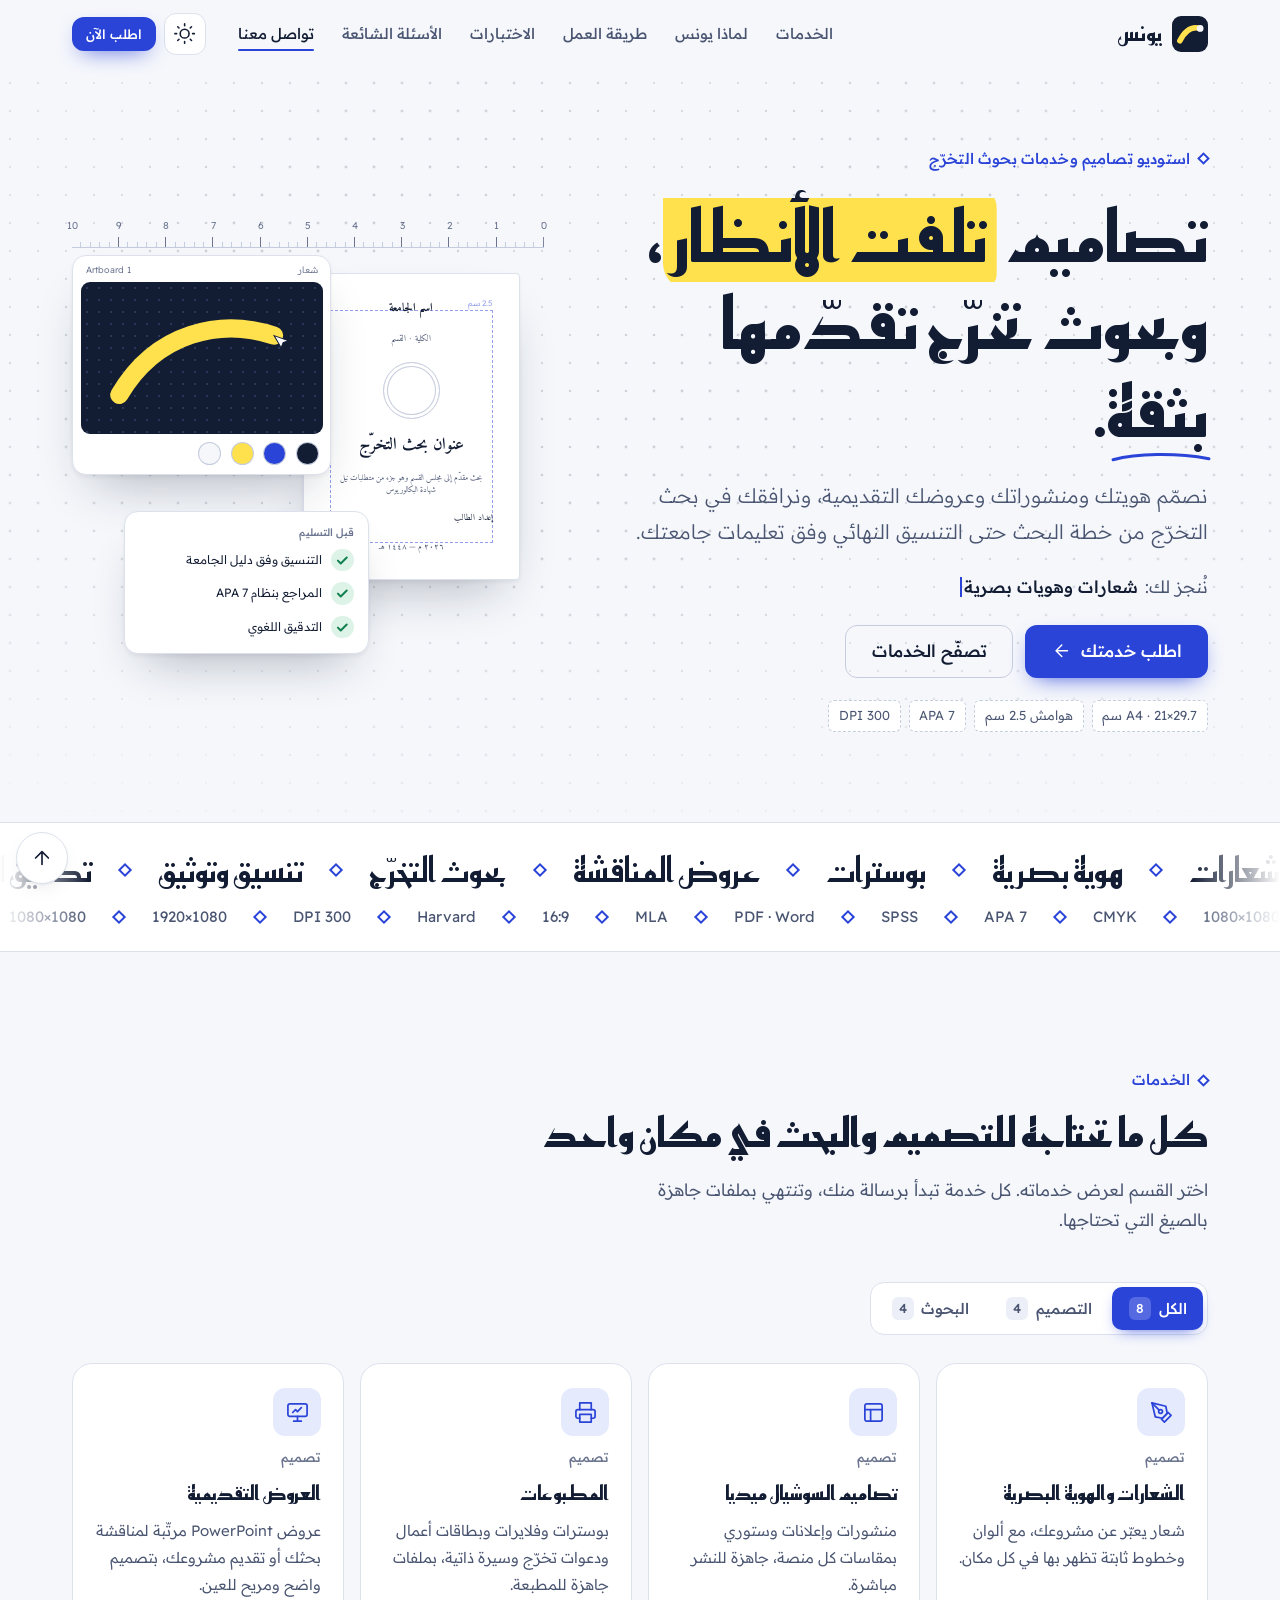
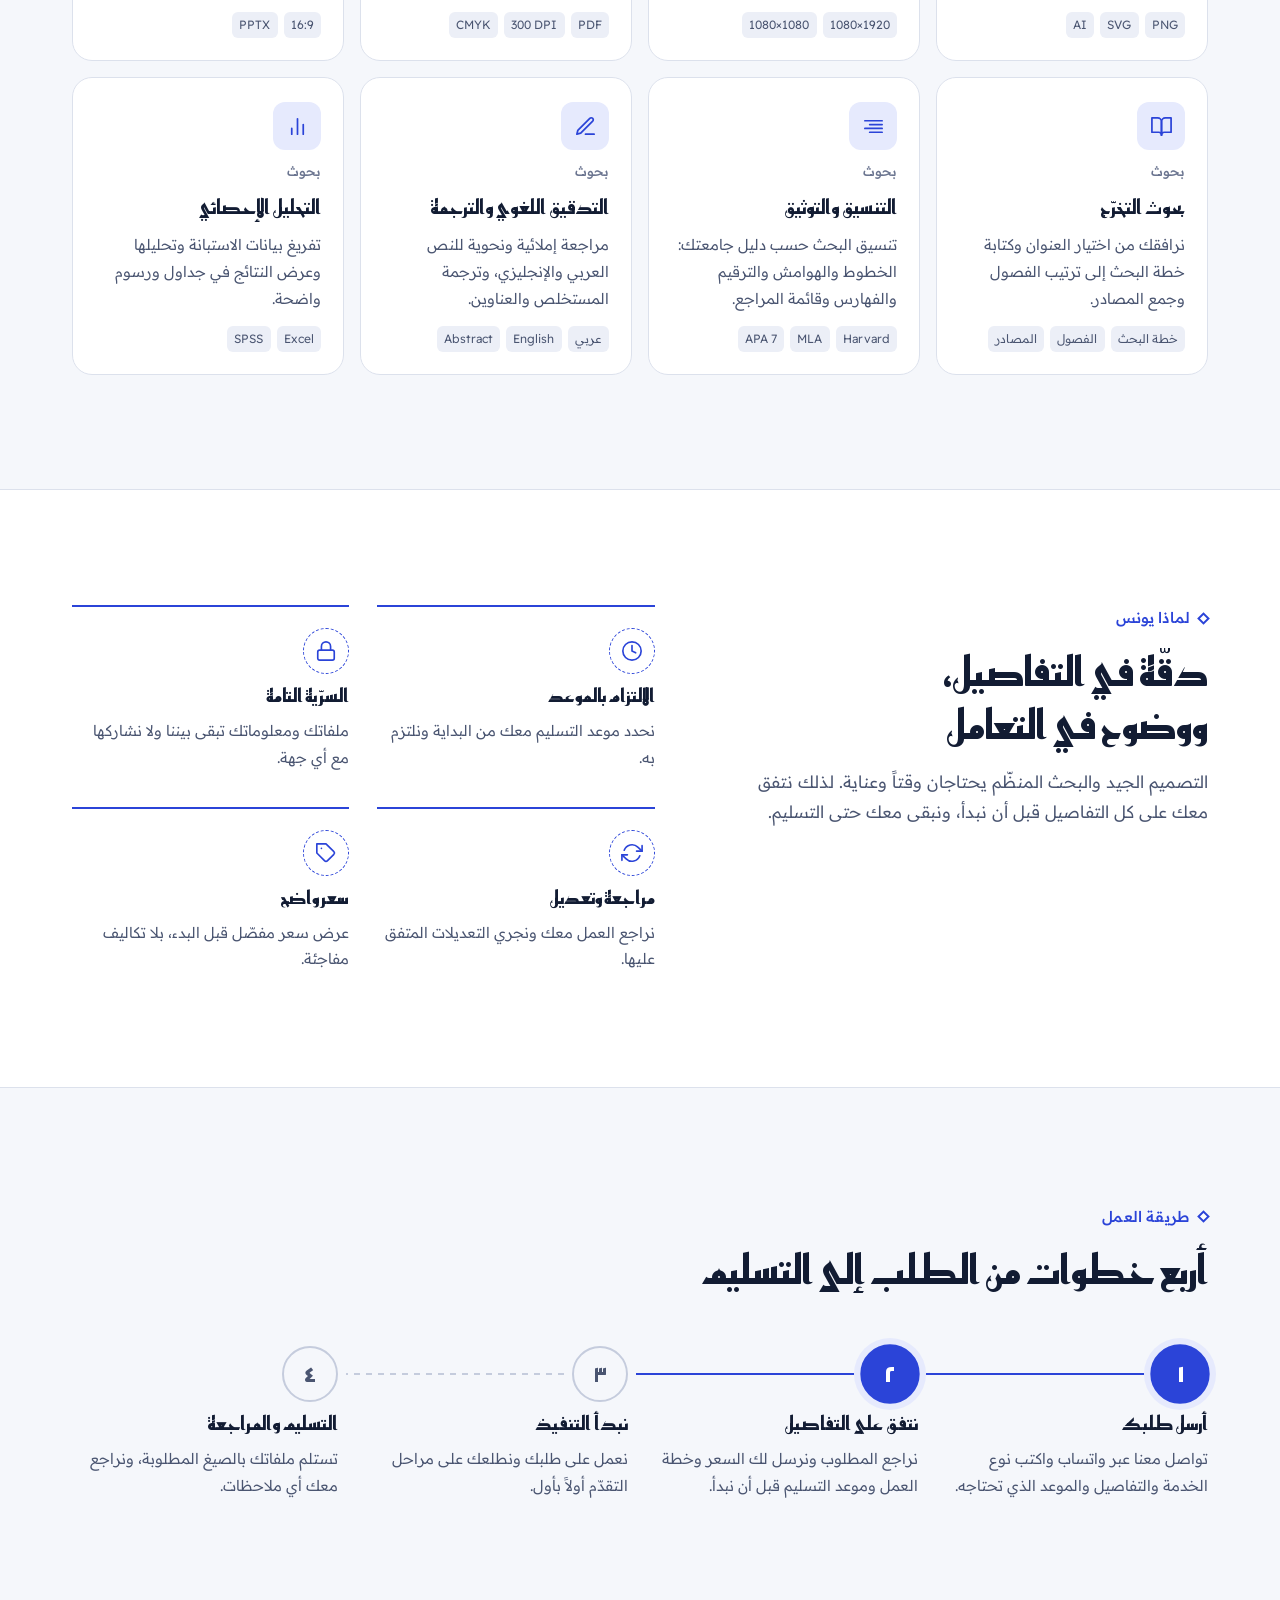
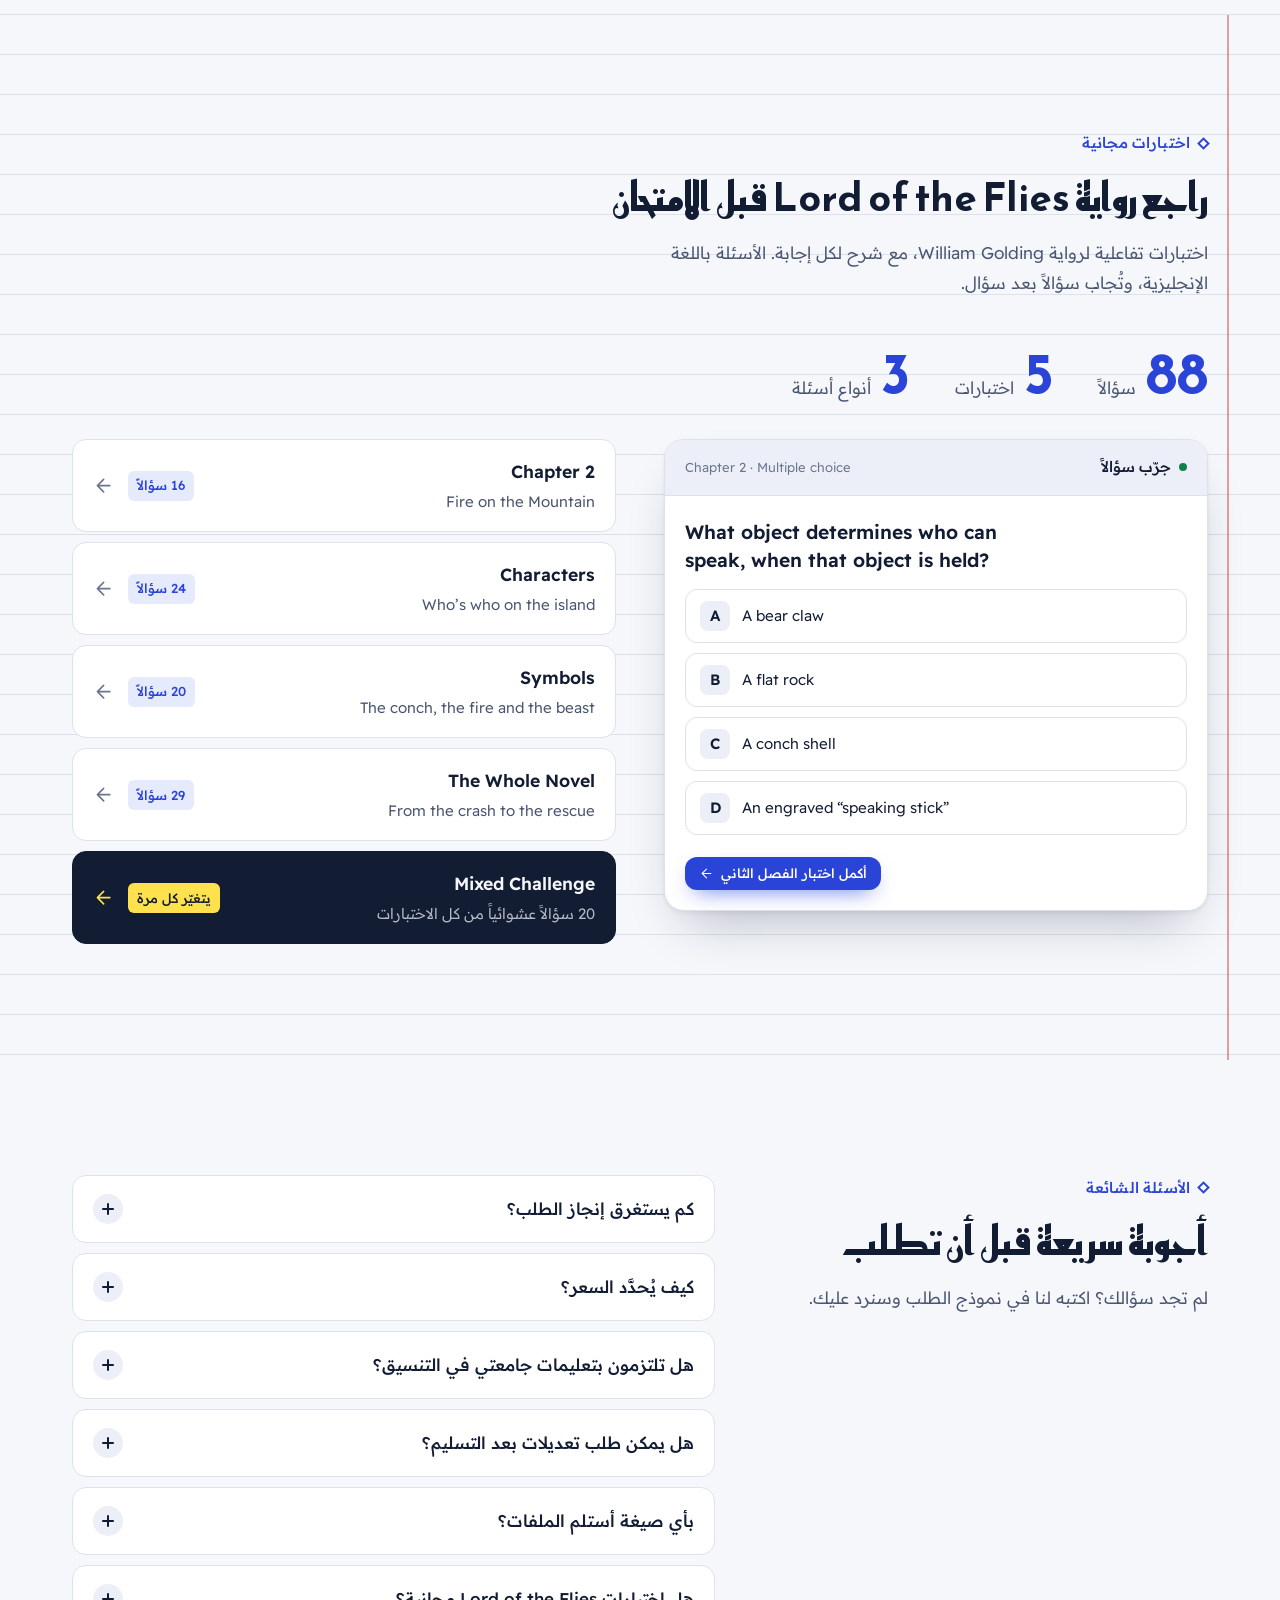
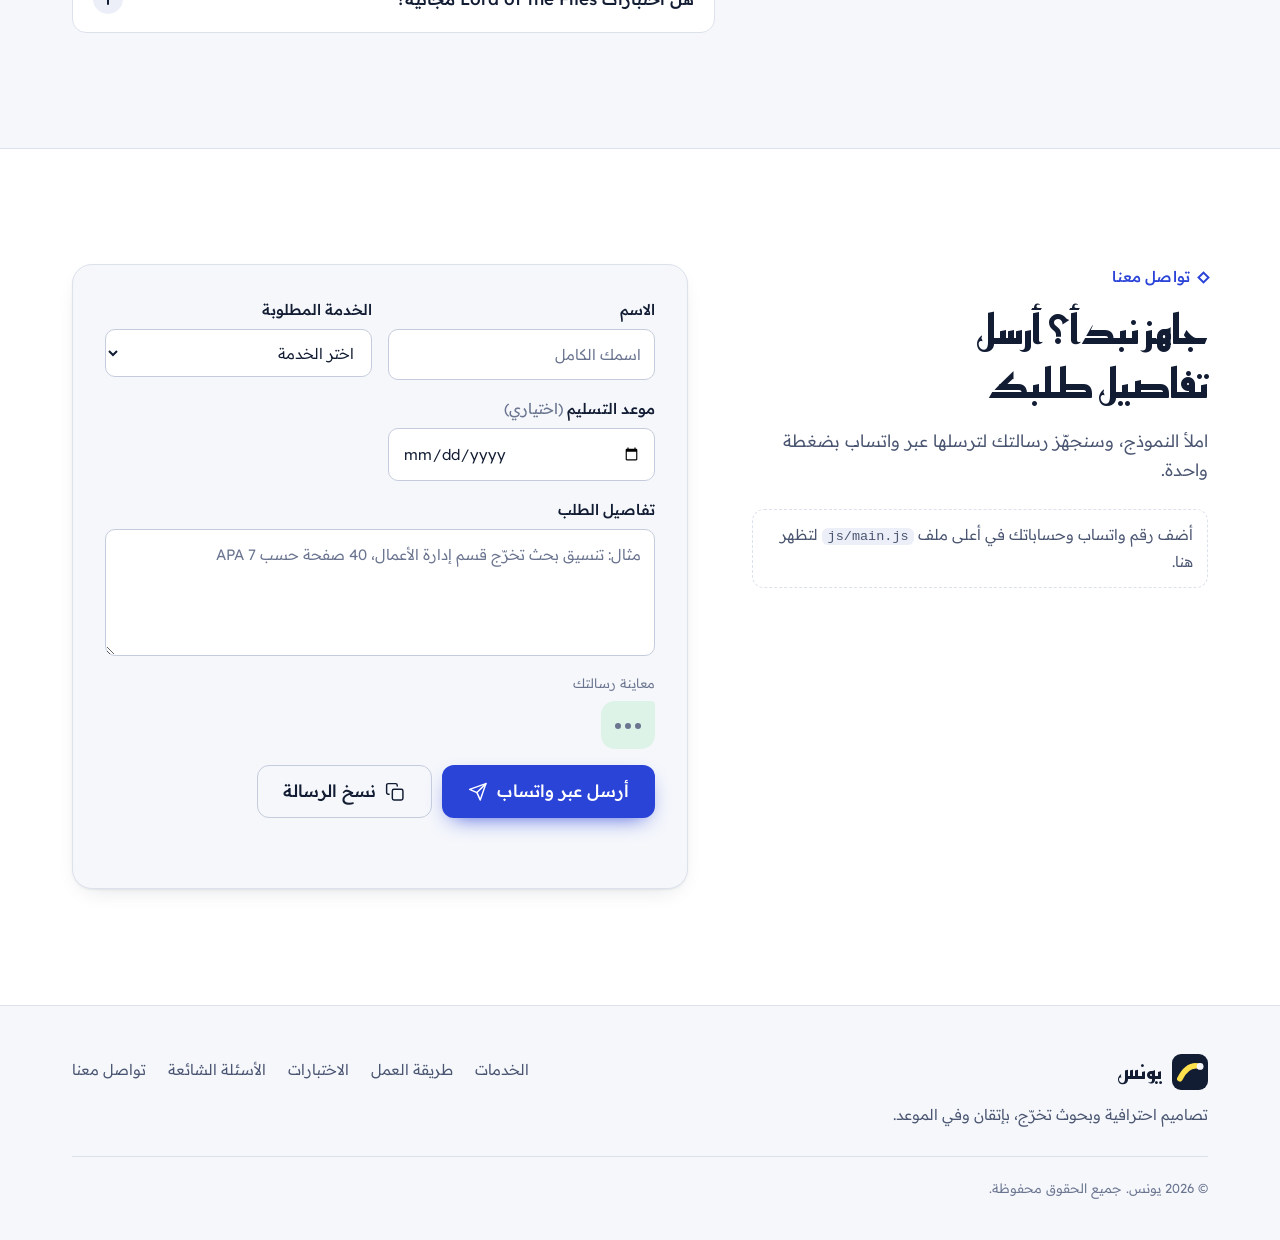
==== index.html @ 3632de48 "Add animated Arabic website with Lord of the Flies quizzes - index.html: RTL landing page for Younis" ====
<!doctype html>
<html lang="ar" dir="rtl">
<head>
<meta charset="utf-8">
<meta name="viewport" content="width=device-width, initial-scale=1, viewport-fit=cover">
<title>يونس للتصاميم والبحوث</title>
<meta name="description" content="يونس: تصاميم احترافية للشعارات والسوشيال ميديا والمطبوعات والعروض التقديمية، وخدمات بحوث التخرج من خطة البحث حتى التنسيق والتوثيق والتدقيق.">
<meta name="theme-color" content="#F5F7FB" media="(prefers-color-scheme: light)">
<meta name="theme-color" content="#0C1322" media="(prefers-color-scheme: dark)">
<meta property="og:type" content="website">
<meta property="og:locale" content="ar_IQ">
<meta property="og:title" content="يونس للتصاميم والبحوث">
<meta property="og:description" content="تصاميم تلفت الأنظار، وبحوث تخرّج تقدّمها بثقة.">
<link rel="icon" href="data:image/svg+xml,%3Csvg xmlns='http://www.w3.org/2000/svg' viewBox='0 0 32 32'%3E%3Crect width='32' height='32' rx='8' fill='%23121C33'/%3E%3Cpath d='M7 22C12 12 18 9 25 11' stroke='%23FFE04D' stroke-width='5' stroke-linecap='round' fill='none'/%3E%3Ccircle cx='25' cy='11' r='3' fill='%23ffffff'/%3E%3C/svg%3E">
<link rel="preconnect" href="https://fonts.googleapis.com">
<link rel="preconnect" href="https://fonts.gstatic.com" crossorigin>
<link rel="stylesheet" href="https://fonts.googleapis.com/css2?family=Amiri:wght@400;700&family=Readex+Pro:wght@300..600&family=Reem+Kufi:wght@500..700&display=swap">
<link rel="stylesheet" href="css/style.css">
</head>
<body>
<a class="skip-link" href="#main">تخطَّ إلى المحتوى</a>

<!-- أيقونات الموقع (تُستخدم عبر <use href="#i-...">) -->
<svg class="sprite" aria-hidden="true" focusable="false">
  <symbol id="i-pen" viewBox="0 0 24 24"><path d="M12 19l7-7 3 3-7 7-3-3z"/><path d="M18 13l-1.5-7.5L2 2l3.5 14.5L13 18l5-5z"/><path d="M2 2l7.586 7.586"/><circle cx="11" cy="11" r="2"/></symbol>
  <symbol id="i-layout" viewBox="0 0 24 24"><rect x="3" y="3" width="18" height="18" rx="2"/><path d="M3 9h18M9 21V9"/></symbol>
  <symbol id="i-print" viewBox="0 0 24 24"><path d="M6 9V2h12v7"/><path d="M6 18H4a2 2 0 0 1-2-2v-5a2 2 0 0 1 2-2h16a2 2 0 0 1 2 2v5a2 2 0 0 1-2 2h-2"/><rect x="6" y="14" width="12" height="8"/></symbol>
  <symbol id="i-slides" viewBox="0 0 24 24"><rect x="2" y="3" width="20" height="13" rx="2"/><path d="M12 16v5M8 21h8"/><path d="M7 12l3-3 2 2 4-4"/></symbol>
  <symbol id="i-book" viewBox="0 0 24 24"><path d="M2 3h6a4 4 0 0 1 4 4v14a3 3 0 0 0-3-3H2z"/><path d="M22 3h-6a4 4 0 0 0-4 4v14a3 3 0 0 1 3-3h7z"/></symbol>
  <symbol id="i-format" viewBox="0 0 24 24"><path d="M21 6H3M21 10H8M21 14H3M21 18H8"/></symbol>
  <symbol id="i-proof" viewBox="0 0 24 24"><path d="M12 20h9"/><path d="M16.5 3.5a2.121 2.121 0 0 1 3 3L7 19l-4 1 1-4L16.5 3.5z"/></symbol>
  <symbol id="i-chart" viewBox="0 0 24 24"><path d="M18 20V10M12 20V4M6 20v-6"/></symbol>
  <symbol id="i-clock" viewBox="0 0 24 24"><circle cx="12" cy="12" r="10"/><path d="M12 6v6l4 2"/></symbol>
  <symbol id="i-lock" viewBox="0 0 24 24"><rect x="3" y="11" width="18" height="11" rx="2"/><path d="M7 11V7a5 5 0 0 1 10 0v4"/></symbol>
  <symbol id="i-refresh" viewBox="0 0 24 24"><path d="M23 4v6h-6M1 20v-6h6"/><path d="M3.51 9a9 9 0 0 1 14.85-3.36L23 10M1 14l4.64 4.36A9 9 0 0 0 20.49 15"/></symbol>
  <symbol id="i-tag" viewBox="0 0 24 24"><path d="M20.59 13.41l-7.17 7.17a2 2 0 0 1-2.83 0L2 12V2h10l8.59 8.59a2 2 0 0 1 0 2.82z"/><path d="M7 7h.01"/></symbol>
  <symbol id="i-chat" viewBox="0 0 24 24"><path d="M21 11.5a8.38 8.38 0 0 1-.9 3.8 8.5 8.5 0 0 1-7.6 4.7 8.38 8.38 0 0 1-3.8-.9L3 21l1.9-5.7a8.38 8.38 0 0 1-.9-3.8 8.5 8.5 0 0 1 4.7-7.6 8.38 8.38 0 0 1 3.8-.9h.5a8.48 8.48 0 0 1 8 8v.5z"/></symbol>
  <symbol id="i-mail" viewBox="0 0 24 24"><path d="M4 4h16c1.1 0 2 .9 2 2v12c0 1.1-.9 2-2 2H4c-1.1 0-2-.9-2-2V6c0-1.1.9-2 2-2z"/><path d="M22 6l-10 7L2 6"/></symbol>
  <symbol id="i-camera" viewBox="0 0 24 24"><rect x="2" y="2" width="20" height="20" rx="5"/><path d="M16 11.37A4 4 0 1 1 12.63 8 4 4 0 0 1 16 11.37z"/><path d="M17.5 6.5h.01"/></symbol>
  <symbol id="i-send" viewBox="0 0 24 24"><path d="M22 2L11 13"/><path d="M22 2l-7 20-4-9-9-4 20-7z"/></symbol>
  <symbol id="i-sun" viewBox="0 0 24 24"><circle cx="12" cy="12" r="5"/><path d="M12 1v2M12 21v2M4.22 4.22l1.42 1.42M18.36 18.36l1.42 1.42M1 12h2M21 12h2M4.22 19.78l1.42-1.42M18.36 5.64l1.42-1.42"/></symbol>
  <symbol id="i-moon" viewBox="0 0 24 24"><path d="M21 12.79A9 9 0 1 1 11.21 3 7 7 0 0 0 21 12.79z"/></symbol>
  <symbol id="i-arrow" viewBox="0 0 24 24"><path d="M19 12H5M12 19l-7-7 7-7"/></symbol>
  <symbol id="i-up" viewBox="0 0 24 24"><path d="M12 19V5M5 12l7-7 7 7"/></symbol>
  <symbol id="i-copy" viewBox="0 0 24 24"><rect x="9" y="9" width="13" height="13" rx="2"/><path d="M5 15H4a2 2 0 0 1-2-2V4a2 2 0 0 1 2-2h9a2 2 0 0 1 2 2v1"/></symbol>
  <symbol id="i-check" viewBox="0 0 24 24"><path d="M20 6L9 17l-5-5"/></symbol>
</svg>

<div class="scroll-progress" aria-hidden="true"><span></span></div>

<header class="site-header" id="site-header">
  <div class="wrap header-inner">
    <a class="brand" href="#top" aria-label="يونس، العودة إلى أعلى الصفحة">
      <span class="brand-mark" aria-hidden="true">
        <svg viewBox="0 0 32 32"><rect width="32" height="32" rx="8" class="bm-bg"/><path d="M7 22C12 12 18 9 25 11" class="bm-swoosh"/><circle cx="25" cy="11" r="3" class="bm-dot"/></svg>
      </span>
      <span class="brand-name">يونس</span>
    </a>

    <nav class="main-nav" id="main-nav" aria-label="القائمة الرئيسية">
      <ul>
        <li><a href="#services">الخدمات</a></li>
        <li><a href="#why">لماذا يونس</a></li>
        <li><a href="#process">طريقة العمل</a></li>
        <li><a href="#quizzes">الاختبارات</a></li>
        <li><a href="#faq">الأسئلة الشائعة</a></li>
        <li><a href="#contact">تواصل معنا</a></li>
      </ul>
    </nav>

    <div class="header-actions">
      <button class="icon-btn theme-toggle" id="theme-toggle" type="button" aria-label="تبديل الوضع الليلي">
        <svg class="ic ic-sun"><use href="#i-sun"/></svg>
        <svg class="ic ic-moon"><use href="#i-moon"/></svg>
      </button>
      <a class="btn btn-primary btn-sm header-cta" href="#contact">اطلب الآن</a>
      <button class="icon-btn menu-toggle" id="menu-toggle" type="button" aria-expanded="false" aria-controls="main-nav" aria-label="فتح القائمة">
        <span class="burger" aria-hidden="true"><span></span><span></span><span></span></span>
      </button>
    </div>
  </div>
</header>

<main id="main">

<!-- ============ الواجهة الرئيسية ============ -->
<section class="hero" id="top" aria-labelledby="hero-title">
  <canvas class="hero-grid" aria-hidden="true"></canvas>
  <div class="wrap hero-inner">
    <div class="hero-copy">
      <p class="eyebrow intro" style="--i:0">استوديو تصاميم وخدمات بحوث التخرّج</p>
      <h1 class="hero-title" id="hero-title">
        <span class="line intro" style="--i:1">تصاميم <mark class="hl">تلفت الأنظار</mark>،</span>
        <span class="line intro" style="--i:2">وبحوث تخرّج تقدّمها</span>
        <span class="line intro" style="--i:3"><span class="pen-word">بثقة<svg class="pen-stroke" viewBox="0 0 200 26" aria-hidden="true"><path pathLength="1" d="M6 17C52 5 128 3 194 15"/></svg></span>.</span>
      </h1>
      <p class="hero-lead intro" style="--i:4">نصمّم هويتك ومنشوراتك وعروضك التقديمية، ونرافقك في بحث التخرّج من خطة البحث حتى التنسيق النهائي وفق تعليمات جامعتك.</p>
      <p class="typer intro" style="--i:5" aria-hidden="true">نُنجز لك: <span class="typer-text" data-words='["شعارات وهويات بصرية","منشورات السوشيال ميديا","عروض المناقشة","تنسيق البحوث وتوثيقها","التدقيق اللغوي","التحليل الإحصائي"]'>شعارات وهويات بصرية</span><span class="caret"></span></p>
      <div class="hero-actions intro" style="--i:6">
        <a class="btn btn-primary btn-lg magnetic" href="#contact">اطلب خدمتك<svg class="ic"><use href="#i-arrow"/></svg></a>
        <a class="btn btn-ghost btn-lg" href="#services">تصفّح الخدمات</a>
      </div>
      <ul class="spec-row intro" style="--i:7" aria-label="معايير نعمل بها">
        <li>A4 · 21×29.7 سم</li>
        <li>هوامش 2.5 سم</li>
        <li>APA 7</li>
        <li>300 DPI</li>
      </ul>
    </div>

    <div class="hero-visual" aria-hidden="true">
      <div class="board" id="board">
        <div class="ruler">
          <span>0</span><span>1</span><span>2</span><span>3</span><span>4</span><span>5</span><span>6</span><span>7</span><span>8</span><span>9</span><span>10</span>
        </div>

        <div class="layer layer-sheet" data-depth="10">
          <figure class="sheet float">
            <span class="sheet-margins"><span class="margin-tag">2.5 سم</span></span>
            <div class="sheet-body">
              <p class="s-line s-uni">اسم الجامعة</p>
              <p class="s-line s-sub">الكلية · القسم</p>
              <span class="s-emblem"></span>
              <p class="s-line s-title">عنوان بحث التخرّج</p>
              <p class="s-line s-note">بحث مقدّم إلى مجلس القسم وهو جزء من متطلبات نيل شهادة البكالوريوس</p>
              <div class="s-names">
                <p class="s-line">إعداد الطالب</p>
                <p class="s-line">بإشراف</p>
              </div>
              <p class="s-line s-year">٢٠٢٦ م — ١٤٤٨ هـ</p>
            </div>
          </figure>
        </div>

        <div class="layer layer-art" data-depth="22">
          <figure class="artboard float">
            <figcaption class="ab-label"><span>شعار</span><span>Artboard 1</span></figcaption>
            <div class="ab-canvas">
              <svg class="ab-svg" viewBox="0 0 240 150">
                <path class="ab-path" pathLength="1" d="M38 112C78 44 150 34 204 58"/>
                <g class="ab-handles">
                  <line x1="38" y1="112" x2="78" y2="44"/>
                  <line x1="204" y1="58" x2="150" y2="34"/>
                  <circle cx="78" cy="44" r="4"/>
                  <circle cx="150" cy="34" r="4"/>
                  <rect x="33" y="107" width="10" height="10"/>
                  <rect x="199" y="53" width="10" height="10"/>
                </g>
                <circle class="ab-dot" cx="204" cy="58" r="13"/>
                <g class="ab-nib" transform="translate(204 58)">
                  <path d="M0 0l14 5-5 2-2 5z"/>
                </g>
              </svg>
            </div>
            <div class="swatches">
              <span style="--c:#121C33"></span><span style="--c:#2B44D8"></span><span style="--c:#FFE04D"></span><span style="--c:#F5F7FB"></span>
            </div>
          </figure>
        </div>

        <div class="layer layer-check" data-depth="34">
          <div class="checklist float">
            <p class="cl-title">قبل التسليم</p>
            <ul>
              <li><svg class="cl-check" viewBox="0 0 24 24"><path pathLength="1" d="M5 12.5l4.5 4.5L19 7.5"/></svg>التنسيق وفق دليل الجامعة</li>
              <li><svg class="cl-check" viewBox="0 0 24 24"><path pathLength="1" d="M5 12.5l4.5 4.5L19 7.5"/></svg>المراجع بنظام APA 7</li>
              <li><svg class="cl-check" viewBox="0 0 24 24"><path pathLength="1" d="M5 12.5l4.5 4.5L19 7.5"/></svg>التدقيق اللغوي</li>
            </ul>
          </div>
        </div>
      </div>
    </div>
  </div>
</section>

<!-- ============ شريط متحرك ============ -->
<section class="ticker" aria-label="خدماتنا باختصار">
  <div class="ticker-row">
    <div class="ticker-track">
      <span>شعارات</span><i class="sep"></i><span>هوية بصرية</span><i class="sep"></i><span>بوسترات</span><i class="sep"></i><span>عروض المناقشة</span><i class="sep"></i><span>بحوث التخرّج</span><i class="sep"></i><span>تنسيق وتوثيق</span><i class="sep"></i><span>تدقيق لغوي</span><i class="sep"></i><span>تحليل إحصائي</span><i class="sep"></i>
    </div>
  </div>
  <div class="ticker-row ticker-specs ticker-reverse">
    <div class="ticker-track">
      <span>1080×1080</span><i class="sep"></i><span>CMYK</span><i class="sep"></i><span>APA 7</span><i class="sep"></i><span>SPSS</span><i class="sep"></i><span>PDF · Word</span><i class="sep"></i><span>MLA</span><i class="sep"></i><span>16:9</span><i class="sep"></i><span>Harvard</span><i class="sep"></i><span>300 DPI</span><i class="sep"></i><span>1080×1920</span><i class="sep"></i>
    </div>
  </div>
</section>

<!-- ============ الخدمات ============ -->
<section class="section services" id="services" aria-labelledby="services-title">
  <div class="wrap">
    <header class="section-head">
      <p class="eyebrow">الخدمات</p>
      <h2 class="section-title" id="services-title" data-split>كل ما تحتاجه للتصميم والبحث في مكان واحد</h2>
      <p class="section-lead">اختر القسم لعرض خدماته. كل خدمة تبدأ برسالة منك، وتنتهي بملفات جاهزة بالصيغ التي تحتاجها.</p>
    </header>

    <div class="filters" role="group" aria-label="تصفية الخدمات">
      <span class="filter-glider" aria-hidden="true"></span>
      <button class="filter is-active" type="button" data-filter="all" aria-pressed="true">الكل <span class="count">8</span></button>
      <button class="filter" type="button" data-filter="design" aria-pressed="false">التصميم <span class="count">4</span></button>
      <button class="filter" type="button" data-filter="research" aria-pressed="false">البحوث <span class="count">4</span></button>
    </div>

    <ul class="cards" id="service-cards">
      <li class="card" data-cat="design" data-reveal>
        <span class="card-icon"><svg class="ic"><use href="#i-pen"/></svg></span>
        <span class="card-cat">تصميم</span>
        <h3>الشعارات والهوية البصرية</h3>
        <p>شعار يعبّر عن مشروعك، مع ألوان وخطوط ثابتة تظهر بها في كل مكان.</p>
        <ul class="tags" dir="ltr"><li>AI</li><li>SVG</li><li>PNG</li></ul>
      </li>
      <li class="card" data-cat="design" data-reveal>
        <span class="card-icon"><svg class="ic"><use href="#i-layout"/></svg></span>
        <span class="card-cat">تصميم</span>
        <h3>تصاميم السوشيال ميديا</h3>
        <p>منشورات وإعلانات وستوري بمقاسات كل منصة، جاهزة للنشر مباشرة.</p>
        <ul class="tags" dir="ltr"><li>1080×1080</li><li>1080×1920</li></ul>
      </li>
      <li class="card" data-cat="design" data-reveal>
        <span class="card-icon"><svg class="ic"><use href="#i-print"/></svg></span>
        <span class="card-cat">تصميم</span>
        <h3>المطبوعات</h3>
        <p>بوسترات وفلايرات وبطاقات أعمال ودعوات تخرّج وسيرة ذاتية، بملفات جاهزة للمطبعة.</p>
        <ul class="tags" dir="ltr"><li>CMYK</li><li>300 DPI</li><li>PDF</li></ul>
      </li>
      <li class="card" data-cat="design" data-reveal>
        <span class="card-icon"><svg class="ic"><use href="#i-slides"/></svg></span>
        <span class="card-cat">تصميم</span>
        <h3>العروض التقديمية</h3>
        <p>عروض PowerPoint مرتّبة لمناقشة بحثك أو تقديم مشروعك، بتصميم واضح ومريح للعين.</p>
        <ul class="tags" dir="ltr"><li>PPTX</li><li>16:9</li></ul>
      </li>
      <li class="card" data-cat="research" data-reveal>
        <span class="card-icon"><svg class="ic"><use href="#i-book"/></svg></span>
        <span class="card-cat">بحوث</span>
        <h3>بحوث التخرّج</h3>
        <p>نرافقك من اختيار العنوان وكتابة خطة البحث إلى ترتيب الفصول وجمع المصادر.</p>
        <ul class="tags"><li>خطة البحث</li><li>الفصول</li><li>المصادر</li></ul>
      </li>
      <li class="card" data-cat="research" data-reveal>
        <span class="card-icon"><svg class="ic"><use href="#i-format"/></svg></span>
        <span class="card-cat">بحوث</span>
        <h3>التنسيق والتوثيق</h3>
        <p>تنسيق البحث حسب دليل جامعتك: الخطوط والهوامش والترقيم والفهارس وقائمة المراجع.</p>
        <ul class="tags" dir="ltr"><li>APA 7</li><li>MLA</li><li>Harvard</li></ul>
      </li>
      <li class="card" data-cat="research" data-reveal>
        <span class="card-icon"><svg class="ic"><use href="#i-proof"/></svg></span>
        <span class="card-cat">بحوث</span>
        <h3>التدقيق اللغوي والترجمة</h3>
        <p>مراجعة إملائية ونحوية للنص العربي والإنجليزي، وترجمة المستخلص والعناوين.</p>
        <ul class="tags"><li>عربي</li><li lang="en">English</li><li lang="en">Abstract</li></ul>
      </li>
      <li class="card" data-cat="research" data-reveal>
        <span class="card-icon"><svg class="ic"><use href="#i-chart"/></svg></span>
        <span class="card-cat">بحوث</span>
        <h3>التحليل الإحصائي</h3>
        <p>تفريغ بيانات الاستبانة وتحليلها وعرض النتائج في جداول ورسوم واضحة.</p>
        <ul class="tags" dir="ltr"><li>SPSS</li><li>Excel</li></ul>
      </li>
    </ul>
  </div>
</section>

<!-- ============ لماذا يونس ============ -->
<section class="section why" id="why" aria-labelledby="why-title">
  <div class="wrap why-inner">
    <div class="why-copy">
      <p class="eyebrow">لماذا يونس</p>
      <h2 class="section-title" id="why-title" data-split>دقّة في التفاصيل، ووضوح في التعامل</h2>
      <p class="section-lead">التصميم الجيد والبحث المنظّم يحتاجان وقتاً وعناية. لذلك نتفق معك على كل التفاصيل قبل أن نبدأ، ونبقى معك حتى التسليم.</p>
    </div>
    <ul class="why-grid">
      <li class="why-item" data-reveal>
        <span class="why-icon"><svg class="ic"><use href="#i-clock"/></svg></span>
        <h3>الالتزام بالموعد</h3>
        <p>نحدد موعد التسليم معك من البداية ونلتزم به.</p>
      </li>
      <li class="why-item" data-reveal>
        <span class="why-icon"><svg class="ic"><use href="#i-lock"/></svg></span>
        <h3>السرّية التامة</h3>
        <p>ملفاتك ومعلوماتك تبقى بيننا ولا نشاركها مع أي جهة.</p>
      </li>
      <li class="why-item" data-reveal>
        <span class="why-icon"><svg class="ic"><use href="#i-refresh"/></svg></span>
        <h3>مراجعة وتعديل</h3>
        <p>نراجع العمل معك ونجري التعديلات المتفق عليها.</p>
      </li>
      <li class="why-item" data-reveal>
        <span class="why-icon"><svg class="ic"><use href="#i-tag"/></svg></span>
        <h3>سعر واضح</h3>
        <p>عرض سعر مفصّل قبل البدء، بلا تكاليف مفاجئة.</p>
      </li>
    </ul>
  </div>
</section>

<!-- ============ طريقة العمل ============ -->
<section class="section process" id="process" aria-labelledby="process-title">
  <div class="wrap">
    <header class="section-head">
      <p class="eyebrow">طريقة العمل</p>
      <h2 class="section-title" id="process-title" data-split>أربع خطوات من الطلب إلى التسليم</h2>
    </header>
    <ol class="steps" id="steps">
      <li class="step" data-reveal>
        <span class="step-num">١</span>
        <h3>أرسل طلبك</h3>
        <p>تواصل معنا عبر واتساب واكتب نوع الخدمة والتفاصيل والموعد الذي تحتاجه.</p>
      </li>
      <li class="step" data-reveal>
        <span class="step-num">٢</span>
        <h3>نتفق على التفاصيل</h3>
        <p>نراجع المطلوب ونرسل لك السعر وخطة العمل وموعد التسليم قبل أن نبدأ.</p>
      </li>
      <li class="step" data-reveal>
        <span class="step-num">٣</span>
        <h3>نبدأ التنفيذ</h3>
        <p>نعمل على طلبك ونطلعك على مراحل التقدّم أولاً بأول.</p>
      </li>
      <li class="step" data-reveal>
        <span class="step-num">٤</span>
        <h3>التسليم والمراجعة</h3>
        <p>تستلم ملفاتك بالصيغ المطلوبة، ونراجع معك أي ملاحظات.</p>
      </li>
    </ol>
  </div>
</section>

<!-- ============ اختبارات Lord of the Flies ============ -->
<section class="section quizzes" id="quizzes" aria-labelledby="quizzes-title">
  <div class="wrap">
    <header class="section-head">
      <p class="eyebrow">اختبارات مجانية</p>
      <h2 class="section-title" id="quizzes-title" data-split>راجع رواية <span lang="en" dir="ltr">Lord of the Flies</span> قبل الامتحان</h2>
      <p class="section-lead">اختبارات تفاعلية لرواية <span lang="en" dir="ltr">William Golding</span>، مع شرح لكل إجابة. الأسئلة باللغة الإنجليزية، وتُجاب سؤالاً بعد سؤال.</p>
    </header>

    <ul class="quiz-stats" aria-label="أرقام الاختبارات">
      <li><strong class="countup" data-to="89">89</strong><span>سؤالاً</span></li>
      <li><strong class="countup" data-to="5">5</strong><span>اختبارات</span></li>
      <li><strong class="countup" data-to="3">3</strong><span>أنواع أسئلة</span></li>
    </ul>

    <div class="quiz-inner">
      <article class="try-card" id="try-card" aria-labelledby="try-q">
        <header class="try-head">
          <span class="try-label">جرّب سؤالاً</span>
          <span class="try-type" lang="en" dir="ltr">Chapter 2 · Multiple choice</span>
        </header>
        <div class="try-body" lang="en" dir="ltr">
          <h3 class="try-q" id="try-q">What object determines who can speak, when that object is held?</h3>
          <div class="try-options" role="group" aria-labelledby="try-q">
            <button class="try-opt" type="button" data-i="0"><span class="try-letter">A</span><span>A bear claw</span></button>
            <button class="try-opt" type="button" data-i="1"><span class="try-letter">B</span><span>A flat rock</span></button>
            <button class="try-opt" type="button" data-i="2" data-correct><span class="try-letter">C</span><span>A conch shell</span></button>
            <button class="try-opt" type="button" data-i="3"><span class="try-letter">D</span><span>An engraved “speaking stick”</span></button>
          </div>
          <p class="try-explain" id="try-explain" aria-live="polite" hidden>Holding the conch gives a boy the right to speak at an assembly.</p>
        </div>
        <footer class="try-foot">
          <button class="btn btn-ghost btn-sm" type="button" id="try-reset" hidden>أعد المحاولة</button>
          <a class="btn btn-primary btn-sm" href="quiz/index.html#chapter-2">أكمل اختبار الفصل الثاني<svg class="ic"><use href="#i-arrow"/></svg></a>
        </footer>
      </article>

      <ul class="quiz-sets">
        <li data-reveal>
          <a class="quiz-set" href="quiz/index.html#chapter-2">
            <span class="qs-text"><span class="qs-title" lang="en" dir="ltr">Chapter 2</span><span class="qs-sub" lang="en" dir="ltr">Fire on the Mountain</span></span>
            <span class="qs-count">16 سؤالاً</span>
            <svg class="ic qs-arrow"><use href="#i-arrow"/></svg>
          </a>
        </li>
        <li data-reveal>
          <a class="quiz-set" href="quiz/index.html#characters">
            <span class="qs-text"><span class="qs-title" lang="en" dir="ltr">Characters</span><span class="qs-sub" lang="en" dir="ltr">Who’s who on the island</span></span>
            <span class="qs-count">24 سؤالاً</span>
            <svg class="ic qs-arrow"><use href="#i-arrow"/></svg>
          </a>
        </li>
        <li data-reveal>
          <a class="quiz-set" href="quiz/index.html#symbols">
            <span class="qs-text"><span class="qs-title" lang="en" dir="ltr">Symbols</span><span class="qs-sub" lang="en" dir="ltr">The conch, the fire and the beast</span></span>
            <span class="qs-count">20 سؤالاً</span>
            <svg class="ic qs-arrow"><use href="#i-arrow"/></svg>
          </a>
        </li>
        <li data-reveal>
          <a class="quiz-set" href="quiz/index.html#novel">
            <span class="qs-text"><span class="qs-title" lang="en" dir="ltr">The Whole Novel</span><span class="qs-sub" lang="en" dir="ltr">From the crash to the rescue</span></span>
            <span class="qs-count">29 سؤالاً</span>
            <svg class="ic qs-arrow"><use href="#i-arrow"/></svg>
          </a>
        </li>
        <li data-reveal>
          <a class="quiz-set quiz-set-mixed" href="quiz/index.html#mixed">
            <span class="qs-text"><span class="qs-title" lang="en" dir="ltr">Mixed Challenge</span><span class="qs-sub">20 سؤالاً عشوائياً من كل الاختبارات</span></span>
            <span class="qs-count">يتغيّر كل مرة</span>
            <svg class="ic qs-arrow"><use href="#i-arrow"/></svg>
          </a>
        </li>
      </ul>
    </div>
  </div>
</section>

<!-- ============ الأسئلة الشائعة ============ -->
<section class="section faq" id="faq" aria-labelledby="faq-title">
  <div class="wrap faq-inner">
    <header class="section-head">
      <p class="eyebrow">الأسئلة الشائعة</p>
      <h2 class="section-title" id="faq-title" data-split>أجوبة سريعة قبل أن تطلب</h2>
      <p class="section-lead">لم تجد سؤالك؟ اكتبه لنا في نموذج الطلب وسنرد عليك.</p>
    </header>
    <div class="faq-list">
      <details class="faq-item">
        <summary><span>كم يستغرق إنجاز الطلب؟</span><span class="faq-icon" aria-hidden="true"></span></summary>
        <div class="faq-body"><p>يعتمد على نوع الخدمة وحجم العمل. نحدد معك موعد التسليم بوضوح قبل أن نبدأ ونلتزم به.</p></div>
      </details>
      <details class="faq-item">
        <summary><span>كيف يُحدَّد السعر؟</span><span class="faq-icon" aria-hidden="true"></span></summary>
        <div class="faq-body"><p>حسب نوع الخدمة وحجمها والموعد المطلوب. نرسل لك عرض السعر بعد الاطلاع على التفاصيل، ولا نبدأ قبل موافقتك.</p></div>
      </details>
      <details class="faq-item">
        <summary><span>هل تلتزمون بتعليمات جامعتي في التنسيق؟</span><span class="faq-icon" aria-hidden="true"></span></summary>
        <div class="faq-body"><p>نعم. أرسل لنا دليل التنسيق أو تعليمات قسمك، ونطبّقها على الخطوط والهوامش والترقيم والمراجع.</p></div>
      </details>
      <details class="faq-item">
        <summary><span>هل يمكن طلب تعديلات بعد التسليم؟</span><span class="faq-icon" aria-hidden="true"></span></summary>
        <div class="faq-body"><p>نعم. نراجع ملاحظاتك ونجري التعديلات المتفق عليها حتى يصبح العمل كما تريد.</p></div>
      </details>
      <details class="faq-item">
        <summary><span>بأي صيغة أستلم الملفات؟</span><span class="faq-icon" aria-hidden="true"></span></summary>
        <div class="faq-body"><p>التصاميم بصيغة PNG وPDF مع ملف المصدر عند الطلب، والبحوث بصيغتي Word وPDF.</p></div>
      </details>
      <details class="faq-item">
        <summary><span>هل اختبارات Lord of the Flies مجانية؟</span><span class="faq-icon" aria-hidden="true"></span></summary>
        <div class="faq-body"><p>نعم، مجانية بالكامل وتعمل على الهاتف والكمبيوتر بلا تسجيل. يحفظ متصفحك أفضل نتيجة لك في كل اختبار.</p></div>
      </details>
    </div>
  </div>
</section>

<!-- ============ تواصل معنا ============ -->
<section class="section contact" id="contact" aria-labelledby="contact-title">
  <div class="wrap contact-inner">
    <div class="contact-copy">
      <p class="eyebrow">تواصل معنا</p>
      <h2 class="section-title" id="contact-title" data-split>جاهز نبدأ؟ أرسل تفاصيل طلبك</h2>
      <p class="section-lead">املأ النموذج، وسنجهّز رسالتك لترسلها عبر واتساب بضغطة واحدة.</p>

      <ul class="channels" id="channels">
        <li class="channel" data-channel="whatsapp" hidden>
          <svg class="ic"><use href="#i-chat"/></svg>
          <span class="ch-name">واتساب</span>
          <a class="ch-value" dir="ltr" target="_blank" rel="noopener"></a>
          <button class="ch-copy icon-btn" type="button" aria-label="نسخ رقم واتساب"><svg class="ic"><use href="#i-copy"/></svg></button>
        </li>
        <li class="channel" data-channel="email" hidden>
          <svg class="ic"><use href="#i-mail"/></svg>
          <span class="ch-name">البريد</span>
          <a class="ch-value" dir="ltr"></a>
          <button class="ch-copy icon-btn" type="button" aria-label="نسخ البريد الإلكتروني"><svg class="ic"><use href="#i-copy"/></svg></button>
        </li>
        <li class="channel" data-channel="instagram" hidden>
          <svg class="ic"><use href="#i-camera"/></svg>
          <span class="ch-name">إنستغرام</span>
          <a class="ch-value" dir="ltr" target="_blank" rel="noopener"></a>
        </li>
        <li class="channel" data-channel="telegram" hidden>
          <svg class="ic"><use href="#i-send"/></svg>
          <span class="ch-name">تيليغرام</span>
          <a class="ch-value" dir="ltr" target="_blank" rel="noopener"></a>
        </li>
        <li class="channel channel-setup" id="channel-setup" hidden>
          <span>أضف رقم واتساب وحساباتك في أعلى ملف <code dir="ltr">js/main.js</code> لتظهر هنا.</span>
        </li>
      </ul>
    </div>

    <form class="order-form" id="order-form" novalidate>
      <div class="field">
        <label for="f-name">الاسم</label>
        <input id="f-name" name="name" type="text" autocomplete="name" placeholder="اسمك الكامل" required>
        <span class="field-error" id="e-name">اكتب اسمك.</span>
      </div>
      <div class="field">
        <label for="f-service">الخدمة المطلوبة</label>
        <select id="f-service" name="service" required>
          <option value="">اختر الخدمة</option>
          <optgroup label="التصميم">
            <option>الشعارات والهوية البصرية</option>
            <option>تصاميم السوشيال ميديا</option>
            <option>المطبوعات</option>
            <option>العروض التقديمية</option>
          </optgroup>
          <optgroup label="البحوث">
            <option>بحوث التخرّج</option>
            <option>التنسيق والتوثيق</option>
            <option>التدقيق اللغوي والترجمة</option>
            <option>التحليل الإحصائي</option>
          </optgroup>
          <option>خدمة أخرى</option>
        </select>
        <span class="field-error" id="e-service">اختر نوع الخدمة.</span>
      </div>
      <div class="field">
        <label for="f-date">موعد التسليم <span class="opt">(اختياري)</span></label>
        <input id="f-date" name="date" type="date">
      </div>
      <div class="field field-full">
        <label for="f-details">تفاصيل الطلب</label>
        <textarea id="f-details" name="details" rows="4" placeholder="مثال: تنسيق بحث تخرّج قسم إدارة الأعمال، 40 صفحة حسب APA 7" required></textarea>
        <span class="field-error" id="e-details">اكتب تفاصيل طلبك.</span>
      </div>

      <div class="bubble-wrap field-full" aria-hidden="true">
        <span class="bubble-label">معاينة رسالتك</span>
        <div class="bubble" id="bubble"><span class="typing"><i></i><i></i><i></i></span><span class="bubble-text" id="bubble-text"></span></div>
      </div>

      <div class="form-actions field-full">
        <a class="btn btn-primary btn-lg btn-send" id="send-link" href="#contact" target="_blank" rel="noopener">أرسل عبر واتساب<svg class="ic"><use href="#i-send"/></svg></a>
        <button class="btn btn-ghost btn-lg" type="button" id="copy-msg"><svg class="ic"><use href="#i-copy"/></svg>نسخ الرسالة</button>
      </div>
      <p class="form-note field-full" id="form-note" role="status"></p>
    </form>
  </div>
</section>

</main>

<footer class="site-footer">
  <div class="wrap footer-inner">
    <div class="footer-brand">
      <a class="brand" href="#top" aria-label="يونس، العودة إلى أعلى الصفحة">
        <span class="brand-mark" aria-hidden="true">
          <svg viewBox="0 0 32 32"><rect width="32" height="32" rx="8" class="bm-bg"/><path d="M7 22C12 12 18 9 25 11" class="bm-swoosh"/><circle cx="25" cy="11" r="3" class="bm-dot"/></svg>
        </span>
        <span class="brand-name">يونس</span>
      </a>
      <p>تصاميم احترافية وبحوث تخرّج، بإتقان وفي الموعد.</p>
    </div>
    <nav class="footer-nav" aria-label="روابط سريعة">
      <ul>
        <li><a href="#services">الخدمات</a></li>
        <li><a href="#process">طريقة العمل</a></li>
        <li><a href="#quizzes">الاختبارات</a></li>
        <li><a href="#faq">الأسئلة الشائعة</a></li>
        <li><a href="#contact">تواصل معنا</a></li>
      </ul>
    </nav>
    <p class="copyright">© <span id="year">2026</span> يونس. جميع الحقوق محفوظة.</p>
  </div>
</footer>

<div class="floaters">
  <a class="fab fab-wa" id="fab-wa" href="#contact" target="_blank" rel="noopener" aria-label="راسلنا على واتساب" hidden><svg class="ic"><use href="#i-chat"/></svg></a>
  <button class="fab to-top" id="to-top" type="button" aria-label="العودة إلى الأعلى">
    <svg class="ring" viewBox="0 0 48 48" aria-hidden="true"><circle cx="24" cy="24" r="21"/></svg>
    <svg class="ic"><use href="#i-up"/></svg>
  </button>
</div>

<script src="js/main.js" defer></script>
</body>
</html>
---- css/style.css ----
/* =========================================================
   يونس للتصاميم والبحوث — ملف التنسيق الرئيسي
   Layout: a designer's artboard. Dot-grid canvas, rulers and
   margin guides; RTL, asymmetric two-column hero, quiet bands.
   ========================================================= */
:root {
  /* Color: paper, ink, ultramarine pen, highlighter */
  --paper: #F5F7FB;
  --surface: #FFFFFF;
  --surface-2: #ECEFF7;
  --ink: #121C33;
  --ink-soft: #4A5571;
  --ink-faint: #6B7590;
  --line: #DCE1EC;
  --line-strong: #C5CCDD;
  --accent: #2B44D8;
  --accent-hover: #2236B5;
  --on-accent: #FFFFFF;
  --accent-soft: #E6EAFD;
  --marker: #FFE04D;
  --on-marker: #121C33;
  --good: #12804F;
  --good-soft: #DDF3E8;
  --bad: #C0352B;
  --bad-soft: #FBE3E0;
  --board: #121C33;
  --board-line: #2A375A;
  --board-ink: #F5F7FB;
  --board-accent: #7D8FFF;
  --glass: rgb(245 247 251 / .8);
  --dot: rgb(18 28 51 / .17);
  --shadow-1: 0 1px 2px rgb(18 28 51 / .06), 0 8px 24px -12px rgb(18 28 51 / .2);
  --shadow-2: 0 2px 4px rgb(18 28 51 / .06), 0 26px 50px -22px rgb(18 28 51 / .32);

  /* Type: Kufi display, Readex body, Naskh for the academic voice */
  --font-display: "Reem Kufi", "Segoe UI", Tahoma, "Noto Kufi Arabic", sans-serif;
  --font-body: "Readex Pro", "Segoe UI", Tahoma, system-ui, -apple-system, "Noto Sans Arabic", sans-serif;
  --font-book: "Amiri", "Traditional Arabic", "Times New Roman", serif;
  --fs-xs: .8125rem;
  --fs-s: .9375rem;
  --fs-m: 1.0625rem;
  --fs-l: 1.25rem;
  --fs-xl: clamp(1.65rem, 1.1rem + 2.1vw, 2.5rem);
  --fs-hero: clamp(2.35rem, 1.15rem + 4.6vw, 4.4rem);

  --radius-s: 8px;
  --radius-m: 12px;
  --radius-l: 20px;
  --ease: cubic-bezier(.22, 1, .36, 1);
  --header-h: 68px;
}
@media (prefers-color-scheme: dark) {
  :root:not([data-theme="light"]) {
    --paper: #0B1220; --surface: #121A2C; --surface-2: #1A2438;
    --ink: #E7EBF5; --ink-soft: #A9B3CA; --ink-faint: #8C97B0;
    --line: #232E46; --line-strong: #33405E;
    --accent: #8C9BFF; --accent-hover: #A8B3FF; --on-accent: #0B1220; --accent-soft: #1C2550;
    --marker: #FFE04D; --on-marker: #121C33;
    --good: #45C98B; --good-soft: #10301F; --bad: #FF8174; --bad-soft: #3A1714;
    --board: #070C17; --board-line: #1F2A44; --board-ink: #E7EBF5;
    --glass: rgb(11 18 32 / .76);
    --dot: rgb(231 235 245 / .15);
    --shadow-1: 0 1px 2px rgb(0 0 0 / .4), 0 10px 28px -12px rgb(0 0 0 / .6);
    --shadow-2: 0 2px 4px rgb(0 0 0 / .4), 0 28px 56px -20px rgb(0 0 0 / .75);
    color-scheme: dark;
  }
}
:root[data-theme="dark"] {
  --paper: #0B1220; --surface: #121A2C; --surface-2: #1A2438;
  --ink: #E7EBF5; --ink-soft: #A9B3CA; --ink-faint: #8C97B0;
  --line: #232E46; --line-strong: #33405E;
  --accent: #8C9BFF; --accent-hover: #A8B3FF; --on-accent: #0B1220; --accent-soft: #1C2550;
  --marker: #FFE04D; --on-marker: #121C33;
  --good: #45C98B; --good-soft: #10301F; --bad: #FF8174; --bad-soft: #3A1714;
  --board: #070C17; --board-line: #1F2A44; --board-ink: #E7EBF5;
  --glass: rgb(11 18 32 / .76);
  --dot: rgb(231 235 245 / .15);
  --shadow-1: 0 1px 2px rgb(0 0 0 / .4), 0 10px 28px -12px rgb(0 0 0 / .6);
  --shadow-2: 0 2px 4px rgb(0 0 0 / .4), 0 28px 56px -20px rgb(0 0 0 / .75);
  color-scheme: dark;
}

/* ---------- Base ---------- */
*, *::before, *::after { box-sizing: border-box; }
html { scroll-behavior: smooth; scroll-padding-top: calc(var(--header-h) + 12px); -webkit-text-size-adjust: 100%; }
body {
  margin: 0;
  background: var(--paper);
  color: var(--ink);
  font-family: var(--font-body);
  font-size: var(--fs-m);
  line-height: 1.75;
  font-weight: 350;
  overflow-x: hidden;
  -webkit-font-smoothing: antialiased;
  text-rendering: optimizeLegibility;
}
body::before {
  content: "";
  position: fixed;
  inset: 0 0 auto;
  height: env(safe-area-inset-top, 0px);
  z-index: 70;
  background: var(--paper);
}
img, svg { max-width: 100%; }
h1, h2, h3 { margin: 0; font-family: var(--font-display); font-weight: 700; line-height: 1.3; text-wrap: balance; }
p { margin: 0; }
ul, ol { margin: 0; padding: 0; list-style: none; }
a { color: var(--accent); text-decoration: none; }
button, input, select, textarea { font: inherit; color: inherit; }
button { cursor: pointer; }
[hidden] { display: none !important; }
:focus-visible { outline: 2px solid var(--accent); outline-offset: 3px; border-radius: 6px; }
::selection { background: var(--marker); color: var(--on-marker); }
code { font-family: ui-monospace, "SF Mono", Menlo, Consolas, monospace; font-size: .9em; background: var(--surface-2); padding: .1em .4em; border-radius: 6px; }

.sprite { position: absolute; width: 0; height: 0; overflow: hidden; }
.ic { width: 1.25em; height: 1.25em; flex: none; fill: none; stroke: currentColor; stroke-width: 1.8; stroke-linecap: round; stroke-linejoin: round; }

.wrap {
  width: 100%;
  max-width: 1200px;
  margin-inline: auto;
  padding-left: max(16px, env(safe-area-inset-left, 0px));
  padding-right: max(16px, env(safe-area-inset-right, 0px));
}
@media (min-width: 720px) {
  .wrap {
    padding-left: max(32px, env(safe-area-inset-left, 0px));
    padding-right: max(32px, env(safe-area-inset-right, 0px));
  }
}

.skip-link {
  position: fixed;
  top: calc(env(safe-area-inset-top, 0px) + 8px);
  inset-inline-start: 12px;
  z-index: 100;
  padding: .6em 1em;
  border-radius: var(--radius-m);
  background: var(--ink);
  color: var(--paper);
  transform: translateY(-160%);
  transition: transform .25s var(--ease);
}
.skip-link:focus { transform: none; }

.eyebrow {
  display: inline-flex;
  align-items: center;
  gap: .6em;
  font-size: var(--fs-s);
  font-weight: 500;
  color: var(--accent);
  letter-spacing: .01em;
}
.eyebrow::before {
  content: "";
  width: 9px;
  height: 9px;
  border: 2px solid currentColor;
  background: var(--surface);
  transform: rotate(45deg);
  flex: none;
}

/* ---------- Scroll progress ---------- */
.scroll-progress {
  position: fixed;
  top: env(safe-area-inset-top, 0px);
  inset-inline: 0;
  height: 3px;
  z-index: 80;
  pointer-events: none;
}
.scroll-progress span {
  display: block;
  height: 100%;
  background: linear-gradient(to left, var(--accent), var(--marker));
  transform-origin: right center;
  transform: scaleX(var(--p, 0));
}

/* ---------- Header ---------- */
.site-header {
  position: sticky;
  top: env(safe-area-inset-top, 0px);
  z-index: 60;
  background: var(--paper);
  border-bottom: 1px solid transparent;
  transition: background-color .3s, border-color .3s, box-shadow .3s;
}
.site-header.is-scrolled {
  background: var(--glass);
  -webkit-backdrop-filter: saturate(1.4) blur(14px);
  backdrop-filter: saturate(1.4) blur(14px);
  border-bottom-color: var(--line);
}
.header-inner {
  display: flex;
  align-items: center;
  gap: 20px;
  min-height: var(--header-h);
}
.brand {
  display: inline-flex;
  align-items: center;
  gap: 10px;
  color: var(--ink);
  font-family: var(--font-display);
  font-weight: 700;
  font-size: 1.5rem;
  line-height: 1;
}
.brand-mark { width: 36px; height: 36px; display: block; flex: none; }
.brand-mark svg { width: 100%; height: 100%; display: block; }
.bm-bg { fill: var(--board); }
.bm-swoosh { fill: none; stroke: var(--marker); stroke-width: 5; stroke-linecap: round; stroke-dasharray: 30; stroke-dashoffset: 0; }
.bm-dot { fill: var(--board-ink); }
.brand:hover .bm-swoosh { animation: swoosh 0.8s var(--ease); }
@keyframes swoosh { from { stroke-dashoffset: 30; } to { stroke-dashoffset: 0; } }
.brand-name { position: relative; padding-bottom: 2px; }

.main-nav { margin-inline-start: auto; }
.main-nav ul { display: flex; gap: 4px; }
.main-nav a {
  position: relative;
  display: block;
  padding: 8px 12px;
  color: var(--ink-soft);
  font-size: var(--fs-s);
  font-weight: 450;
  border-radius: var(--radius-s);
  transition: color .2s;
}
.main-nav a::after {
  content: "";
  position: absolute;
  inset-inline: 12px;
  bottom: 4px;
  height: 2px;
  background: var(--accent);
  border-radius: 2px;
  transform: scaleX(0);
  transform-origin: right;
  transition: transform .35s var(--ease);
}
.main-nav a:hover, .main-nav a.is-current { color: var(--ink); }
.main-nav a:hover::after, .main-nav a.is-current::after { transform: scaleX(1); }

.header-actions { display: flex; align-items: center; gap: 8px; }
.icon-btn {
  display: inline-grid;
  place-items: center;
  width: 42px;
  height: 42px;
  padding: 0;
  border: 1px solid var(--line);
  border-radius: var(--radius-m);
  background: var(--surface);
  color: var(--ink);
  transition: border-color .2s, background-color .2s, transform .2s var(--ease);
}
.icon-btn:hover { border-color: var(--line-strong); }
.icon-btn:active { transform: scale(.94); }
.theme-toggle { position: relative; overflow: hidden; }
.theme-toggle .ic { position: absolute; transition: transform .5s var(--ease), opacity .3s; }
.theme-toggle .ic-moon { transform: translateY(140%) rotate(-40deg); opacity: 0; }
.is-dark .theme-toggle .ic-sun { transform: translateY(-140%) rotate(60deg); opacity: 0; }
.is-dark .theme-toggle .ic-moon { transform: none; opacity: 1; }

.menu-toggle { display: none; }
.burger { position: relative; width: 18px; height: 14px; display: block; }
.burger span {
  position: absolute;
  inset-inline: 0;
  height: 2px;
  border-radius: 2px;
  background: currentColor;
  transition: transform .35s var(--ease), opacity .2s, top .35s var(--ease);
}
.burger span:nth-child(1) { top: 0; }
.burger span:nth-child(2) { top: 6px; }
.burger span:nth-child(3) { top: 12px; }
.menu-open .burger span:nth-child(1) { top: 6px; transform: rotate(45deg); }
.menu-open .burger span:nth-child(2) { opacity: 0; transform: scaleX(0); }
.menu-open .burger span:nth-child(3) { top: 6px; transform: rotate(-45deg); }

/* ---------- Buttons ---------- */
.btn {
  position: relative;
  display: inline-flex;
  align-items: center;
  justify-content: center;
  gap: .55em;
  padding: .7em 1.25em;
  border: 1px solid transparent;
  border-radius: var(--radius-m);
  font-weight: 500;
  font-size: var(--fs-s);
  line-height: 1.3;
  white-space: nowrap;
  overflow: hidden;
  isolation: isolate;
  transition: background-color .25s, color .25s, border-color .25s, box-shadow .3s, transform .3s var(--ease);
}
.btn-sm { padding: .55em 1em; font-size: var(--fs-xs); }
.btn-lg { padding: .85em 1.5em; font-size: var(--fs-m); }
.btn-primary { background: var(--accent); color: var(--on-accent); box-shadow: 0 8px 22px -10px var(--accent); }
.btn-primary:hover { background: var(--accent-hover); box-shadow: 0 14px 30px -12px var(--accent); }
.btn-primary::after {
  content: "";
  position: absolute;
  inset: 0;
  z-index: -1;
  background: linear-gradient(105deg, transparent 30%, rgb(255 255 255 / .28) 50%, transparent 70%);
  transform: translateX(110%);
  transition: transform .7s var(--ease);
}
.btn-primary:hover::after { transform: translateX(-110%); }
.btn-ghost { background: transparent; color: var(--ink); border-color: var(--line-strong); }
.btn-ghost::before {
  content: "";
  position: absolute;
  inset: auto 0 0 0;
  height: 100%;
  z-index: -1;
  background: var(--marker);
  transform: scaleX(0);
  transform-origin: right;
  transition: transform .45s var(--ease);
}
.btn-ghost:hover { color: var(--on-marker); border-color: var(--marker); }
.btn-ghost:hover::before { transform: scaleX(1); }
.btn:active { transform: scale(.97); }
.btn .ic { width: 1.15em; height: 1.15em; transition: transform .35s var(--ease); }
.btn:hover .ic { transform: translateX(-4px); }
.ripple {
  position: absolute;
  border-radius: 50%;
  background: currentColor;
  opacity: .25;
  transform: scale(0);
  pointer-events: none;
  animation: ripple .6s var(--ease) forwards;
}
@keyframes ripple { to { transform: scale(1); opacity: 0; } }

/* ---------- Hero ---------- */
.hero {
  position: relative;
  overflow: hidden;
  padding-block: clamp(36px, 6vw, 88px) clamp(48px, 7vw, 104px);
}
.hero::before, .hero-grid {
  position: absolute;
  inset: 0;
  -webkit-mask-image: radial-gradient(120% 95% at 50% 35%, #000 30%, transparent 82%);
  mask-image: radial-gradient(120% 95% at 50% 35%, #000 30%, transparent 82%);
  pointer-events: none;
}
.hero::before {
  content: "";
  background-image: radial-gradient(var(--dot) 1.1px, transparent 1.6px);
  background-size: 28px 28px;
}
.has-grid .hero::before { display: none; }
.hero-grid { width: 100%; height: 100%; display: block; }
.hero-inner {
  position: relative;
  z-index: 1;
  display: grid;
  grid-template-columns: minmax(0, 1.12fr) minmax(0, .88fr);
  gap: clamp(36px, 5vw, 72px);
  align-items: center;
}
.hero-copy { display: grid; gap: 22px; justify-items: start; min-width: 0; }
.hero-title { font-size: var(--fs-hero); line-height: 1.24; }
.hero-title .line { display: block; }
.hero-lead { max-width: 52ch; color: var(--ink-soft); font-size: var(--fs-l); line-height: 1.8; font-weight: 300; }

.hl {
  color: var(--on-marker);
  background: linear-gradient(var(--marker), var(--marker)) no-repeat right 62% / 100% 80%;
  padding: 0 .14em;
  border-radius: .2em .34em .24em .38em;
  -webkit-box-decoration-break: clone;
  box-decoration-break: clone;
  animation: marker .9s var(--ease) 1s both;
}
@keyframes marker {
  0% { background-size: 0% 80%; color: inherit; }
  55% { color: inherit; }
  100% { background-size: 100% 80%; color: var(--on-marker); }
}
.pen-word { position: relative; display: inline-block; }
.pen-stroke {
  position: absolute;
  inset-inline-start: -4%;
  bottom: -.12em;
  width: 108%;
  height: auto;
  overflow: visible;
}
.pen-stroke path {
  fill: none;
  stroke: var(--accent);
  stroke-width: 6;
  stroke-linecap: round;
  stroke-dasharray: 1;
  animation: draw 1s var(--ease) 1.45s both;
}
@keyframes draw { from { stroke-dashoffset: 1; } to { stroke-dashoffset: 0; } }

.typer {
  display: flex;
  flex-wrap: wrap;
  align-items: baseline;
  gap: .4em;
  min-height: 1.8em;
  color: var(--ink-soft);
}
.typer-text { color: var(--ink); font-weight: 500; }
.caret {
  width: 2px;
  height: 1.15em;
  align-self: center;
  margin-inline-start: calc(-.4em + 2px);
  background: var(--accent);
  animation: blink 1s steps(1) infinite;
}
@keyframes blink { 50% { opacity: 0; } }
.hero-actions { display: flex; flex-wrap: wrap; gap: 12px; }
.spec-row { display: flex; flex-wrap: wrap; gap: 8px; }
.spec-row li {
  padding: .3em .75em;
  border: 1px dashed var(--line-strong);
  border-radius: 6px;
  background: var(--surface);
  color: var(--ink-soft);
  font-size: var(--fs-xs);
  font-variant-numeric: tabular-nums;
}

.intro { animation: rise .9s var(--ease) both; animation-delay: calc(var(--i, 0) * 90ms + 80ms); }
@keyframes rise { from { opacity: 0; transform: translateY(22px); filter: blur(6px); } }

/* ---------- Hero board (decorative) ---------- */
.hero-visual { min-width: 0; }
.board {
  position: relative;
  width: 100%;
  max-width: 560px;
  margin-inline: auto;
  aspect-ratio: 1 / .93;
  container-type: inline-size;
}
.ruler {
  position: absolute;
  top: 0;
  inset-inline: 0;
  height: 28px;
  display: flex;
  justify-content: space-between;
  padding-top: 1px;
  color: var(--ink-faint);
  font-size: 10px;
  line-height: 1;
  font-variant-numeric: tabular-nums;
  border-bottom: 1px solid var(--line-strong);
  background:
    repeating-linear-gradient(to left, var(--ink-faint) 0 1px, transparent 1px 10%) bottom / 100% 10px no-repeat,
    repeating-linear-gradient(to left, var(--line-strong) 0 1px, transparent 1px 2%) bottom / 100% 5px no-repeat;
  animation: rise .8s var(--ease) .2s both;
}
.ruler span { width: 0; display: flex; justify-content: center; }

.layer {
  position: absolute;
  transform: translate3d(calc(var(--mx, 0) * var(--d)), calc(var(--my, 0) * var(--d)), 0);
  transition: transform .8s var(--ease);
}
.layer-sheet { --d: 8px; inset-inline-start: 5%; top: 12%; width: 46%; z-index: 1; }
.layer-art { --d: 18px; inset-inline-end: 0; top: 8%; width: 55%; z-index: 2; }
.layer-check { --d: 28px; inset-inline-end: 11%; bottom: 1%; width: 52%; z-index: 3; }

.float { animation: cardIn 1.1s var(--ease) both, float 7s ease-in-out infinite; }
.layer-sheet .float { animation-delay: .3s, 1.4s; }
.layer-art .float { animation-delay: .5s, 0s; animation-duration: 1.1s, 8s; }
.layer-check .float { animation-delay: .7s, .7s; animation-duration: 1.1s, 6.5s; }
@keyframes cardIn { from { opacity: 0; translate: 0 42px; rotate: -3deg; scale: .94; } }
@keyframes float { 0%, 100% { transform: translateY(0); } 50% { transform: translateY(-9px); } }

.sheet {
  position: relative;
  margin: 0;
  aspect-ratio: 210 / 297;
  display: flex;
  padding: 11.9%;
  background: var(--surface);
  border: 1px solid var(--line);
  border-radius: 4px;
  box-shadow: var(--shadow-2);
  font-family: var(--font-book);
  color: var(--ink);
}
.sheet-margins {
  position: absolute;
  inset: 11.9%;
  border: 1px dashed var(--accent);
  opacity: .5;
  border-radius: 1px;
}
.margin-tag {
  position: absolute;
  top: -1.9em;
  inset-inline-start: -1px;
  font-family: var(--font-body);
  font-size: 1.7cqw;
  color: var(--accent);
  white-space: nowrap;
}
.sheet-body {
  position: relative;
  flex: 1;
  display: flex;
  flex-direction: column;
  align-items: center;
  justify-content: space-between;
  text-align: center;
  line-height: 1.5;
}
.sheet-body > * { animation: rise .7s var(--ease) both; animation-delay: calc(1s + var(--k, 0) * 110ms); }
.s-uni { --k: 0; font-size: 2.5cqw; font-weight: 700; }
.s-sub { --k: 1; font-size: 1.9cqw; color: var(--ink-soft); }
.s-emblem {
  --k: 2;
  width: 12cqw;
  aspect-ratio: 1;
  border-radius: 50%;
  border: 1.5px solid var(--line-strong);
  box-shadow: inset 0 0 0 3px var(--surface), inset 0 0 0 4px var(--line-strong);
}
.s-title { --k: 3; font-size: 3.5cqw; font-weight: 700; line-height: 1.35; }
.s-note { --k: 4; font-size: 1.75cqw; color: var(--ink-soft); max-width: 92%; }
.s-names { --k: 5; display: flex; justify-content: space-between; width: 100%; font-size: 1.85cqw; }
.s-year { --k: 6; font-size: 1.75cqw; color: var(--ink-soft); }

.artboard {
  margin: 0;
  padding: 3% 3% 4%;
  background: var(--surface);
  border: 1px solid var(--line);
  border-radius: 14px;
  box-shadow: var(--shadow-2);
}
.ab-label {
  display: flex;
  justify-content: space-between;
  padding: 0 2% 2.5%;
  font-size: 1.9cqw;
  color: var(--ink-faint);
  line-height: 1.4;
}
.ab-canvas {
  border-radius: 9px;
  background-color: var(--board);
  background-image: radial-gradient(var(--board-line) 1.1px, transparent 1.5px);
  background-size: 12px 12px;
}
.ab-svg { display: block; width: 100%; height: auto; overflow: visible; }
.ab-path { fill: none; stroke: var(--marker); stroke-width: 18; stroke-linecap: round; stroke-dasharray: 1; }
.ab-handles { transition: opacity .5s var(--ease); }
.ab-handles line { stroke: var(--board-accent); stroke-width: 1.5; }
.ab-handles circle { fill: var(--board); stroke: var(--board-accent); stroke-width: 1.5; }
.ab-handles rect { fill: var(--board-ink); stroke: var(--board-accent); stroke-width: 1.5; }
.ab-dot { fill: var(--board-ink); transform-box: fill-box; transform-origin: center; transition: transform .6s cubic-bezier(.34, 1.56, .64, 1); }
.ab-nib path { fill: var(--board-ink); stroke: var(--board); stroke-width: 1; }
.ab-nib { transition: opacity .4s; }
.artboard.is-drawing .ab-handles { opacity: 0; }
.artboard.is-drawing .ab-dot { transform: scale(0); }
.artboard.is-done .ab-nib { opacity: 0; }
.swatches { display: flex; gap: 5%; padding: 4% 2% 0; }
.swatches span {
  width: 9%;
  aspect-ratio: 1;
  border-radius: 50%;
  background: var(--c);
  box-shadow: 0 0 0 1px var(--line-strong);
  transition: transform .3s var(--ease);
}
.swatches span:hover { transform: scale(1.25); }

.checklist {
  padding: 5% 6% 6%;
  background: var(--surface);
  border: 1px solid var(--line);
  border-radius: 14px;
  box-shadow: var(--shadow-2);
}
.cl-title { margin-bottom: 3%; color: var(--ink-faint); font-size: 2.2cqw; font-weight: 500; }
.checklist ul { display: grid; gap: 2.3cqw; }
.checklist li { display: flex; align-items: center; gap: 2cqw; font-size: 2.55cqw; line-height: 1.4; }
.cl-check {
  width: 4.8cqw;
  height: 4.8cqw;
  flex: none;
  padding: .8cqw;
  border-radius: 50%;
  background: var(--good-soft);
  fill: none;
  stroke: var(--good);
  stroke-width: 3.2;
  stroke-linecap: round;
  stroke-linejoin: round;
}
.cl-check path { stroke-dasharray: 1; animation: draw .55s var(--ease) both; }
.checklist li:nth-child(1) .cl-check path { animation-delay: 1.9s; }
.checklist li:nth-child(2) .cl-check path { animation-delay: 2.25s; }
.checklist li:nth-child(3) .cl-check path { animation-delay: 2.6s; }

/* ---------- Ticker ---------- */
.ticker {
  display: grid;
  gap: 10px;
  padding-block: 22px;
  background: var(--surface);
  border-block: 1px solid var(--line);
  overflow: hidden;
}
.ticker-row {
  overflow: hidden;
  -webkit-mask-image: linear-gradient(to left, transparent, #000 7%, #000 93%, transparent);
  mask-image: linear-gradient(to left, transparent, #000 7%, #000 93%, transparent);
}
.ticker-track { display: flex; width: max-content; }
.ticker-track.is-ready { gap: 0; animation: marquee 42s linear infinite; }
.ticker-reverse .ticker-track.is-ready { animation-direction: reverse; animation-duration: 50s; }
.ticker:hover .ticker-track { animation-play-state: paused; }
.ticker-track, .ticker-group { align-items: center; gap: 28px; }
.ticker-group { display: flex; padding-inline-end: 28px; }
.ticker-track span {
  font-family: var(--font-display);
  font-size: clamp(1.35rem, .95rem + 1.6vw, 2.15rem);
  font-weight: 600;
  white-space: nowrap;
  color: var(--ink);
  line-height: 1.5;
}
.ticker-specs .ticker-track span {
  font-family: var(--font-body);
  font-size: var(--fs-s);
  font-weight: 400;
  color: var(--ink-soft);
  font-variant-numeric: tabular-nums;
}
.sep { width: 10px; height: 10px; flex: none; border: 2px solid var(--accent); background: var(--surface); transform: rotate(45deg); }
@keyframes marquee { from { transform: translateX(0); } to { transform: translateX(50%); } }

/* ---------- Sections ---------- */
.section { position: relative; padding-block: clamp(64px, 9vw, 120px); }
.section-head { display: grid; gap: 14px; justify-items: start; max-width: 700px; margin-bottom: clamp(28px, 4vw, 48px); }
.section-title { font-size: var(--fs-xl); line-height: 1.34; }
.section-lead { max-width: 60ch; color: var(--ink-soft); }
.split-word { display: inline-block; }

/* ---------- Services ---------- */
.filters {
  position: relative;
  display: inline-flex;
  flex-wrap: wrap;
  gap: 4px;
  padding: 4px;
  margin-bottom: 28px;
  border: 1px solid var(--line);
  border-radius: 14px;
  background: var(--surface);
  isolation: isolate;
}
.filter {
  position: relative;
  z-index: 1;
  overflow: hidden;
  display: inline-flex;
  align-items: center;
  gap: .5em;
  padding: .55em 1.1em;
  border: 0;
  border-radius: 10px;
  background: none;
  color: var(--ink-soft);
  font-size: var(--fs-s);
  font-weight: 500;
  transition: color .3s, background-color .3s;
}
.filter:hover { color: var(--ink); }
.filter .count {
  min-width: 1.7em;
  padding: 0 .4em;
  border-radius: 6px;
  background: var(--surface-2);
  color: var(--ink-soft);
  font-size: var(--fs-xs);
  text-align: center;
  font-variant-numeric: tabular-nums;
  transition: background-color .3s, color .3s;
}
.filter.is-active { color: var(--on-accent); }
.filter.is-active .count { background: color-mix(in srgb, var(--on-accent) 20%, transparent); color: var(--on-accent); }
.filters:not(.has-glider) .filter.is-active { background: var(--accent); }
.filter-glider {
  position: absolute;
  z-index: 0;
  top: 4px;
  bottom: 4px;
  left: 0;
  width: 0;
  border-radius: 10px;
  background: var(--accent);
  box-shadow: 0 6px 16px -8px var(--accent);
  transition: transform .5s var(--ease), width .5s var(--ease);
}

.cards { display: grid; grid-template-columns: repeat(4, minmax(0, 1fr)); gap: 16px; }
.card {
  position: relative;
  display: flex;
  flex-direction: column;
  gap: 10px;
  padding: 24px 22px 22px;
  overflow: hidden;
  background: var(--surface);
  border: 1px solid var(--line);
  border-radius: var(--radius-l);
  transition: border-color .3s, box-shadow .4s, transform .5s var(--ease);
  will-change: transform;
}
.card::before {
  content: "";
  position: absolute;
  inset: 0;
  background: radial-gradient(340px circle at var(--sx, 50%) var(--sy, 0%), var(--accent-soft), transparent 62%);
  opacity: 0;
  transition: opacity .4s;
  pointer-events: none;
}
.card > * { position: relative; }
.card:hover { border-color: var(--line-strong); box-shadow: var(--shadow-2); }
.card:hover::before { opacity: 1; }
.card-icon {
  width: 48px;
  height: 48px;
  display: grid;
  place-items: center;
  border-radius: 12px;
  background: var(--accent-soft);
  color: var(--accent);
  font-size: 1.15rem;
  transition: transform .5s var(--ease), background-color .3s, color .3s;
}
.card:hover .card-icon { transform: rotate(-8deg) scale(1.06); background: var(--accent); color: var(--on-accent); }
.card-cat { color: var(--ink-faint); font-size: var(--fs-xs); font-weight: 500; }
.card h3 { font-size: var(--fs-l); line-height: 1.4; }
.card p { flex: 1; color: var(--ink-soft); font-size: var(--fs-s); line-height: 1.8; }
.tags { display: flex; flex-wrap: wrap; gap: 6px; margin-top: 4px; }
.tags[dir="ltr"] { justify-content: flex-end; }
.tags li {
  padding: .2em .6em;
  border-radius: 6px;
  background: var(--surface-2);
  color: var(--ink-soft);
  font-size: .75rem;
  font-variant-numeric: tabular-nums;
}

/* ---------- Why ---------- */
.why { background: var(--surface); border-block: 1px solid var(--line); }
.why-inner {
  display: grid;
  grid-template-columns: minmax(0, .9fr) minmax(0, 1.1fr);
  gap: clamp(32px, 6vw, 88px);
  align-items: start;
}
.why-copy { position: sticky; top: calc(var(--header-h) + 40px); display: grid; gap: 14px; justify-items: start; }
.why-grid { display: grid; grid-template-columns: repeat(2, minmax(0, 1fr)); gap: 36px 28px; }
.why-item { position: relative; display: grid; gap: 10px; justify-items: start; padding-top: 22px; border-top: 1px solid var(--line-strong); }
.why-item::before {
  content: "";
  position: absolute;
  top: -1px;
  inset-inline: 0;
  height: 2px;
  background: var(--accent);
  transform: scaleX(0);
  transform-origin: right;
  transition: transform .6s var(--ease);
}
.why-item:hover::before, .why-item.is-in::before { transform: scaleX(1); }
.why-icon {
  width: 46px;
  height: 46px;
  display: grid;
  place-items: center;
  border: 1.5px dashed var(--accent);
  border-radius: 50%;
  color: var(--accent);
  font-size: 1.1rem;
  transition: transform .6s var(--ease), background-color .3s, color .3s;
}
.why-item:hover .why-icon { transform: rotate(-20deg); background: var(--accent); color: var(--on-accent); border-style: solid; }
.why-item h3 { font-size: 1.15rem; }
.why-item p { color: var(--ink-soft); font-size: var(--fs-s); }

/* ---------- Process ---------- */
.steps { position: relative; display: grid; grid-template-columns: repeat(4, minmax(0, 1fr)); gap: 24px; }
.step:not(:last-child)::before, .step:not(:last-child)::after {
  content: "";
  position: absolute;
  top: 27px;
  inset-inline-start: 64px;
  width: calc(100% + 24px - 72px);
  height: 2px;
}
.step:not(:last-child)::before { background: repeating-linear-gradient(to left, var(--line-strong) 0 6px, transparent 6px 12px); }
.step:not(:last-child)::after { background: var(--accent); transform: scaleX(0); transform-origin: right; transition: transform .45s var(--ease); }
.step.is-done::after { transform: scaleX(1); }
.step { position: relative; display: grid; gap: 10px; justify-items: start; align-content: start; }
.step-num {
  position: relative;
  z-index: 1;
  width: 56px;
  height: 56px;
  display: grid;
  place-items: center;
  border: 2px solid var(--line-strong);
  border-radius: 50%;
  background: var(--paper);
  color: var(--ink-soft);
  font-family: var(--font-display);
  font-size: 1.5rem;
  font-weight: 700;
  line-height: 1;
  transition: border-color .4s, color .4s, background-color .4s, transform .5s var(--ease), box-shadow .4s;
}
.step.is-lit .step-num { border-color: var(--accent); background: var(--accent); color: var(--on-accent); transform: scale(1.06); box-shadow: 0 0 0 6px var(--accent-soft); }
.step h3 { font-size: 1.2rem; }
.step p { color: var(--ink-soft); font-size: var(--fs-s); }

/* ---------- Quizzes ---------- */
.quizzes {
  background-color: var(--paper);
  background-image: repeating-linear-gradient(to bottom, transparent 0 39px, var(--line) 39px 40px);
  border-top: 1px solid var(--line);
}
.quizzes::before {
  content: "";
  position: absolute;
  top: 0;
  bottom: 0;
  inset-inline-start: max(12px, 4vw);
  width: 2px;
  background: color-mix(in srgb, var(--bad) 45%, transparent);
  pointer-events: none;
}
.quiz-stats { display: flex; flex-wrap: wrap; gap: 12px 44px; margin-bottom: 36px; }
.quiz-stats li { display: flex; align-items: baseline; gap: 10px; }
.quiz-stats strong {
  font-family: var(--font-display);
  font-size: clamp(2.4rem, 1.6rem + 3vw, 3.6rem);
  line-height: 1;
  color: var(--accent);
  font-variant-numeric: tabular-nums;
}
.quiz-stats span { color: var(--ink-soft); }
.quiz-inner { display: grid; grid-template-columns: minmax(0, 1fr) minmax(0, 1fr); gap: clamp(24px, 4vw, 48px); align-items: start; }

.try-card { overflow: hidden; background: var(--surface); border: 1px solid var(--line); border-radius: var(--radius-l); box-shadow: var(--shadow-2); }
.try-head {
  display: flex;
  flex-wrap: wrap;
  align-items: center;
  justify-content: space-between;
  gap: 8px 12px;
  padding: 14px 20px;
  background: var(--surface-2);
  border-bottom: 1px solid var(--line);
}
.try-label { display: inline-flex; align-items: center; gap: .55em; font-size: var(--fs-s); font-weight: 500; }
.try-label::before {
  content: "";
  width: 8px;
  height: 8px;
  border-radius: 50%;
  background: var(--good);
  box-shadow: 0 0 0 0 var(--good);
  animation: pulse 2s infinite;
}
@keyframes pulse { 0% { box-shadow: 0 0 0 0 color-mix(in srgb, var(--good) 60%, transparent); } 100% { box-shadow: 0 0 0 10px transparent; } }
.try-type { color: var(--ink-faint); font-size: var(--fs-xs); }
.try-body { display: grid; gap: 14px; padding: 22px 20px 6px; text-align: left; }
.try-q { font-family: var(--font-body); font-size: 1.2rem; font-weight: 600; line-height: 1.5; }
.try-options { display: grid; gap: 10px; }
.try-opt {
  position: relative;
  overflow: hidden;
  display: flex;
  align-items: center;
  gap: 12px;
  width: 100%;
  padding: 11px 14px;
  border: 1.5px solid var(--line);
  border-radius: 12px;
  background: var(--surface);
  text-align: left;
  font-size: var(--fs-s);
  line-height: 1.5;
  transition: border-color .2s, background-color .2s, opacity .3s, transform .3s var(--ease);
}
.try-opt:hover:not(:disabled) { border-color: var(--accent); transform: translateX(4px); }
.try-opt:disabled { cursor: default; }
.try-letter {
  width: 30px;
  height: 30px;
  flex: none;
  display: grid;
  place-items: center;
  border-radius: 8px;
  background: var(--surface-2);
  font-weight: 600;
  transition: background-color .2s, color .2s;
}
.try-opt.is-correct { border-color: var(--good); background: var(--good-soft); }
.try-opt.is-correct .try-letter { background: var(--good); color: var(--surface); }
.try-opt.is-wrong { border-color: var(--bad); background: var(--bad-soft); }
.try-opt.is-wrong .try-letter { background: var(--bad); color: var(--surface); }
.try-opt.is-dim { opacity: .5; }
.try-explain {
  padding: 12px 14px;
  border-radius: 10px;
  border-inline-start: 3px solid var(--accent);
  background: var(--accent-soft);
  font-size: var(--fs-s);
  line-height: 1.7;
}
.try-explain strong { color: var(--good); }
.try-explain.is-miss strong { color: var(--bad); }
.try-foot { display: flex; flex-wrap: wrap; justify-content: space-between; gap: 10px; padding: 16px 20px 20px; }
.try-foot .btn:only-child, .try-foot [hidden] + .btn { margin-inline-start: auto; }
.shake { animation: shake .45s; }
@keyframes shake { 20% { transform: translateX(-6px); } 40% { transform: translateX(6px); } 60% { transform: translateX(-4px); } 80% { transform: translateX(4px); } }

.quiz-sets { display: grid; gap: 10px; }
.quiz-set {
  position: relative;
  display: grid;
  grid-template-columns: minmax(0, 1fr) auto auto;
  align-items: center;
  gap: 14px;
  padding: 16px 20px;
  background: var(--surface);
  border: 1px solid var(--line);
  border-radius: 14px;
  color: var(--ink);
  transition: border-color .3s, transform .45s var(--ease), box-shadow .3s;
}
.quiz-set:hover { border-color: var(--accent); transform: translateX(-6px); box-shadow: var(--shadow-1); }
.qs-text { display: grid; gap: 2px; min-width: 0; text-align: right; }
.qs-title { font-size: 1.1rem; font-weight: 600; }
.qs-sub { color: var(--ink-soft); font-size: var(--fs-s); }
.qs-count {
  padding: .3em .7em;
  border-radius: 6px;
  background: var(--accent-soft);
  color: var(--accent);
  font-size: var(--fs-xs);
  font-weight: 500;
  white-space: nowrap;
}
.qs-arrow { color: var(--ink-faint); transition: transform .4s var(--ease), color .3s; }
.quiz-set:hover .qs-arrow { transform: translateX(-5px); color: var(--accent); }
.quiz-set-mixed { background: var(--board); border-color: var(--board); color: var(--board-ink); }
.quiz-set-mixed .qs-sub { color: color-mix(in srgb, var(--board-ink) 72%, transparent); }
.quiz-set-mixed .qs-count { background: var(--marker); color: var(--on-marker); }
.quiz-set-mixed .qs-arrow, .quiz-set-mixed:hover .qs-arrow { color: var(--marker); }

/* ---------- FAQ ---------- */
.faq-inner { display: grid; grid-template-columns: minmax(0, .8fr) minmax(0, 1.2fr); gap: clamp(28px, 5vw, 72px); align-items: start; }
.faq .section-head { position: sticky; top: calc(var(--header-h) + 40px); margin-bottom: 0; }
.faq-list { display: grid; gap: 10px; }
.faq-item { overflow: hidden; background: var(--surface); border: 1px solid var(--line); border-radius: 14px; transition: border-color .3s, box-shadow .3s; }
.faq-item[open] { border-color: var(--line-strong); box-shadow: var(--shadow-1); }
.faq-item summary {
  display: flex;
  align-items: center;
  justify-content: space-between;
  gap: 16px;
  padding: 18px 20px;
  list-style: none;
  cursor: pointer;
  font-weight: 500;
}
.faq-item summary::-webkit-details-marker { display: none; }
.faq-icon { position: relative; width: 30px; height: 30px; flex: none; border-radius: 50%; background: var(--surface-2); transition: background-color .3s, transform .45s var(--ease); }
.faq-icon::before, .faq-icon::after {
  content: "";
  position: absolute;
  top: 50%;
  left: 50%;
  width: 12px;
  height: 2px;
  margin: -1px 0 0 -6px;
  border-radius: 2px;
  background: var(--ink);
  transition: transform .45s var(--ease), background-color .3s;
}
.faq-icon::after { transform: rotate(90deg); }
.faq-item[open] .faq-icon { background: var(--accent); transform: rotate(180deg); }
.faq-item[open] .faq-icon::before, .faq-item[open] .faq-icon::after { background: var(--on-accent); }
.faq-item[open] .faq-icon::after { transform: rotate(0deg); }
.faq-body { overflow: hidden; color: var(--ink-soft); }
.faq-body p { padding: 0 20px 20px; }

/* ---------- Contact ---------- */
.contact { background: var(--surface); border-top: 1px solid var(--line); }
.contact-inner { display: grid; grid-template-columns: minmax(0, .85fr) minmax(0, 1.15fr); gap: clamp(28px, 5vw, 72px); align-items: start; }
.contact-copy { display: grid; gap: 14px; justify-items: start; }
.channels { display: grid; gap: 10px; width: 100%; margin-top: 10px; }
.channel { display: flex; align-items: center; gap: 12px; padding: 12px 14px; background: var(--paper); border: 1px solid var(--line); border-radius: 12px; }
.channel > .ic { color: var(--accent); }
.ch-name { color: var(--ink-soft); font-size: var(--fs-s); }
.ch-value { margin-inline-start: auto; color: var(--ink); font-weight: 500; overflow-wrap: anywhere; -webkit-user-select: all; user-select: all; }
.ch-copy { width: 36px; height: 36px; }
.channel-setup { border-style: dashed; background: transparent; color: var(--ink-soft); font-size: var(--fs-s); }

.order-form {
  display: grid;
  grid-template-columns: repeat(2, minmax(0, 1fr));
  gap: 16px;
  padding: clamp(20px, 3vw, 32px);
  background: var(--paper);
  border: 1px solid var(--line);
  border-radius: var(--radius-l);
  box-shadow: var(--shadow-1);
}
.field { display: grid; gap: 6px; align-content: start; min-width: 0; }
.field-full { grid-column: 1 / -1; }
.field label { font-size: var(--fs-s); font-weight: 500; }
.opt { color: var(--ink-faint); font-weight: 400; }
.field input, .field select, .field textarea {
  width: 100%;
  padding: .75em .9em;
  border: 1.5px solid var(--line-strong);
  border-radius: 10px;
  background: var(--surface);
  color: var(--ink);
  font-size: var(--fs-s);
  transition: border-color .2s, box-shadow .2s;
}
.field input, .field select { min-height: 48px; }
.field textarea { min-height: 112px; resize: vertical; line-height: 1.7; }
.field ::placeholder { color: var(--ink-faint); }
.field input:focus, .field select:focus, .field textarea:focus { outline: none; border-color: var(--accent); box-shadow: 0 0 0 4px var(--accent-soft); }
.field-error { display: none; color: var(--bad); font-size: var(--fs-xs); }
.field.is-invalid input, .field.is-invalid select, .field.is-invalid textarea { border-color: var(--bad); }
.field.is-invalid .field-error { display: block; }
.bubble-wrap { display: grid; gap: 6px; }
.bubble-label { color: var(--ink-faint); font-size: var(--fs-xs); }
.bubble {
  justify-self: start;
  max-width: min(100%, 470px);
  min-height: 44px;
  padding: 10px 14px 12px;
  border-radius: 14px;
  border-start-start-radius: 4px;
  background: var(--good-soft);
  color: var(--ink);
  font-size: var(--fs-s);
  line-height: 1.75;
  white-space: pre-wrap;
  overflow-wrap: anywhere;
}
.typing { display: inline-flex; gap: 4px; padding-top: 8px; }
.typing i { width: 6px; height: 6px; border-radius: 50%; background: var(--ink-faint); animation: typing 1.2s infinite; }
.typing i:nth-child(2) { animation-delay: .15s; }
.typing i:nth-child(3) { animation-delay: .3s; }
@keyframes typing { 0%, 60%, 100% { transform: translateY(0); opacity: .4; } 30% { transform: translateY(-4px); opacity: 1; } }
.bubble.has-text .typing { display: none; }
.form-actions { display: flex; flex-wrap: wrap; gap: 10px; }
.form-note { min-height: 1.5em; color: var(--ink-soft); font-size: var(--fs-s); }
.form-note.is-warn { color: var(--bad); }

/* ---------- Footer & floaters ---------- */
.site-footer { padding-block: 48px 40px; border-top: 1px solid var(--line); }
.footer-inner { display: grid; grid-template-columns: minmax(0, 1.2fr) minmax(0, 1fr); gap: 28px; align-items: start; }
.footer-brand { display: grid; gap: 12px; justify-items: start; }
.footer-brand p { color: var(--ink-soft); font-size: var(--fs-s); }
.footer-nav ul { display: flex; flex-wrap: wrap; justify-content: flex-end; gap: 6px 22px; }
.footer-nav a { color: var(--ink-soft); font-size: var(--fs-s); transition: color .2s; }
.footer-nav a:hover { color: var(--accent); }
.copyright { grid-column: 1 / -1; padding-top: 20px; border-top: 1px solid var(--line); color: var(--ink-faint); font-size: var(--fs-xs); }

.floaters {
  position: fixed;
  z-index: 55;
  inset-inline-end: calc(16px + env(safe-area-inset-left, 0px));
  bottom: calc(16px + env(safe-area-inset-bottom, 0px));
  display: grid;
  gap: 10px;
}
.fab {
  position: relative;
  width: 52px;
  height: 52px;
  display: grid;
  place-items: center;
  padding: 0;
  border: 1px solid var(--line);
  border-radius: 50%;
  background: var(--surface);
  color: var(--ink);
  box-shadow: var(--shadow-1);
  transition: transform .45s var(--ease), opacity .3s;
}
.fab .ic { width: 22px; height: 22px; }
.fab:hover { transform: translateY(-3px); }
.fab-wa { border-color: transparent; background: var(--good); color: var(--surface); }
.to-top { opacity: 0; transform: translateY(16px) scale(.9); pointer-events: none; }
.to-top.is-visible { opacity: 1; transform: none; pointer-events: auto; }
.to-top .ring { position: absolute; inset: -1px; width: calc(100% + 2px); height: calc(100% + 2px); transform: rotate(-90deg); fill: none; }
.to-top .ring circle { stroke: var(--accent); stroke-width: 2.5; stroke-linecap: round; stroke-dasharray: 132; stroke-dashoffset: calc(132px - 132px * var(--p, 0)); }

/* ---------- Responsive ---------- */
@media (max-width: 1100px) {
  .cards { grid-template-columns: repeat(2, minmax(0, 1fr)); }
}
@media (max-width: 1080px) {
  .menu-toggle { display: inline-grid; }
  .header-actions { margin-inline-start: auto; }
  .main-nav {
    position: absolute;
    top: 100%;
    inset-inline: 0;
    margin: 0;
    padding-block: 8px 18px;
    padding-left: max(16px, env(safe-area-inset-left, 0px));
    padding-right: max(16px, env(safe-area-inset-right, 0px));
    background: var(--paper);
    border-bottom: 1px solid var(--line);
    box-shadow: var(--shadow-2);
    clip-path: inset(0 0 100% 0);
    visibility: hidden;
    transition: clip-path .5s var(--ease), visibility 0s .5s;
  }
  .menu-open .main-nav { clip-path: inset(0 0 -40px 0); visibility: visible; transition: clip-path .5s var(--ease); }
  .main-nav ul { flex-direction: column; gap: 0; }
  .main-nav li { opacity: 0; transform: translateY(-8px); transition: opacity .3s, transform .45s var(--ease); }
  .menu-open .main-nav li { opacity: 1; transform: none; }
  .menu-open .main-nav li:nth-child(2) { transition-delay: .04s; }
  .menu-open .main-nav li:nth-child(3) { transition-delay: .08s; }
  .menu-open .main-nav li:nth-child(4) { transition-delay: .12s; }
  .menu-open .main-nav li:nth-child(5) { transition-delay: .16s; }
  .menu-open .main-nav li:nth-child(6) { transition-delay: .2s; }
  .main-nav a { padding: 14px 6px; border-bottom: 1px solid var(--line); border-radius: 0; font-size: var(--fs-m); }
  .main-nav li:last-child a { border-bottom: 0; }
  .main-nav a::after { display: none; }
}
@media (max-width: 920px) {
  .hero-inner { grid-template-columns: minmax(0, 1fr); }
  .board { max-width: 520px; }
}
@media (max-width: 900px) {
  .why-inner, .faq-inner, .contact-inner, .quiz-inner { grid-template-columns: minmax(0, 1fr); }
  .why-copy, .faq .section-head { position: static; }
  .faq .section-head { margin-bottom: 8px; }
  .steps { grid-template-columns: minmax(0, 1fr); gap: 28px; }
  .step:not(:last-child)::before, .step:not(:last-child)::after { top: 64px; bottom: -20px; inset-inline-start: 27px; width: 2px; height: auto; }
  .step:not(:last-child)::before { background: repeating-linear-gradient(to bottom, var(--line-strong) 0 6px, transparent 6px 12px); }
  .step:not(:last-child)::after { transform: scaleY(0); transform-origin: top; }
  .step.is-done::after { transform: scaleY(1); }
  .step { grid-template-columns: 56px minmax(0, 1fr); column-gap: 18px; row-gap: 4px; }
  .step-num { grid-row: span 2; }
}
@media (max-width: 640px) {
  .footer-inner { grid-template-columns: minmax(0, 1fr); }
  .footer-nav ul { justify-content: flex-start; }
  .order-form { grid-template-columns: minmax(0, 1fr); }
  .quiz-set { grid-template-columns: minmax(0, 1fr) auto; }
  .qs-arrow { display: none; }
}
@media (max-width: 560px) {
  .cards, .why-grid { grid-template-columns: minmax(0, 1fr); }
  .hero-actions .btn { flex: 1 1 auto; }
  .filters { display: flex; }
  .filter { flex: 1 1 auto; justify-content: center; }
}
@media (max-width: 420px) {
  .header-cta { display: none; }
}

/* ---------- Reduced motion ---------- */
@media (prefers-reduced-motion: reduce) {
  *, *::before, *::after {
    animation-duration: .01ms !important;
    animation-iteration-count: 1 !important;
    animation-delay: 0s !important;
    transition-duration: .01ms !important;
    transition-delay: 0s !important;
  }
  html { scroll-behavior: auto; }
  .ticker-track.is-ready, .caret, .typing i, .try-label::before { animation: none !important; }
}

/* ---------- Effects used by the script ---------- */
.spark { position: fixed; z-index: 90; width: 8px; height: 8px; border-radius: 2px; pointer-events: none; }
::view-transition-old(root), ::view-transition-new(root) { animation: none; mix-blend-mode: normal; }
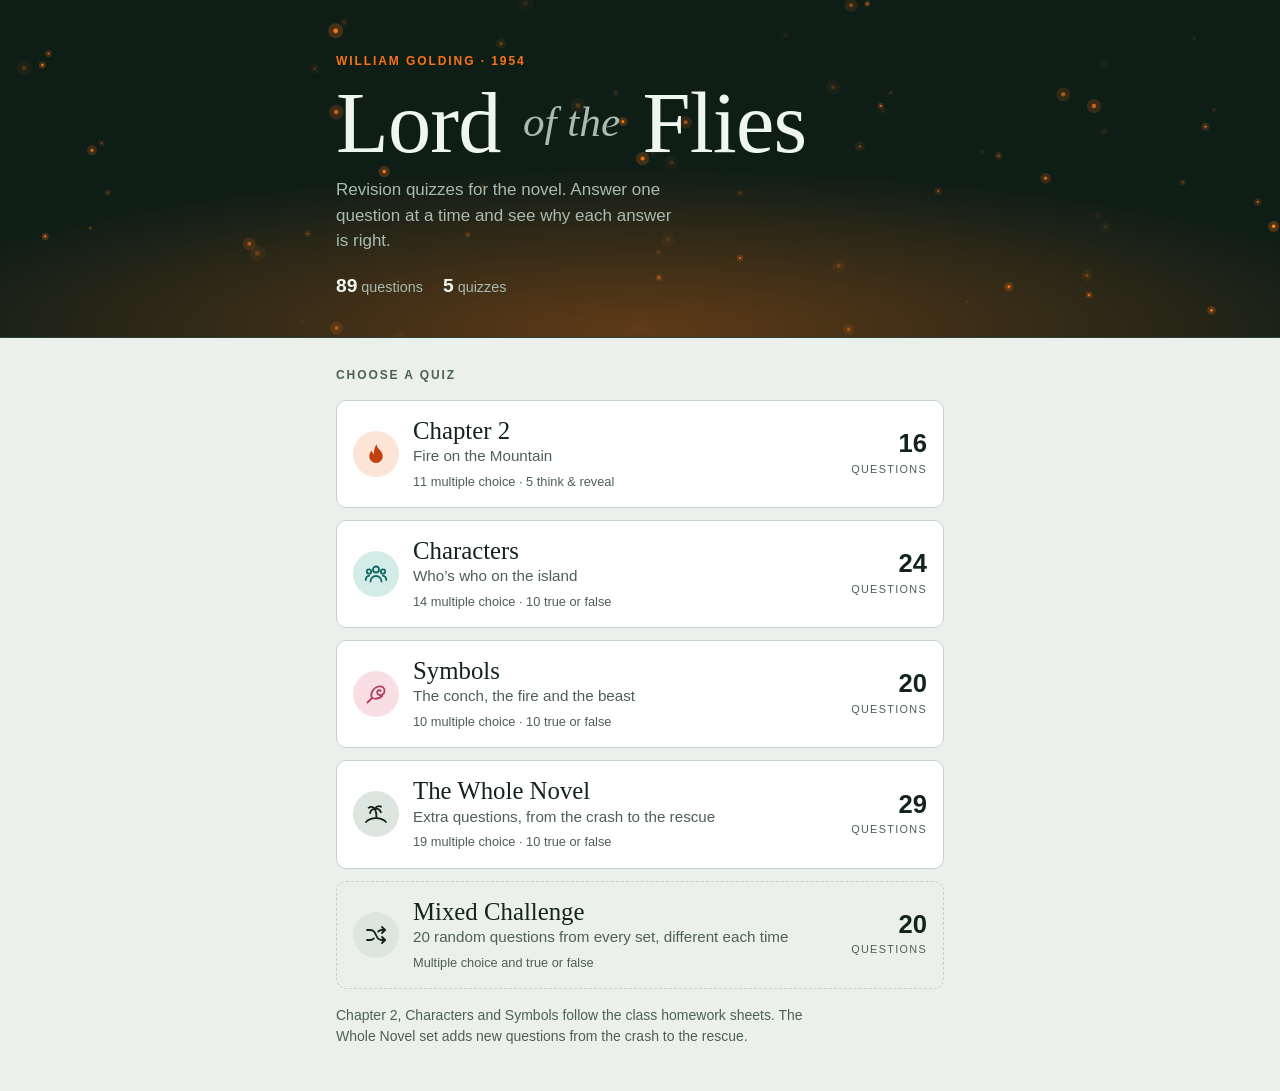
==== commit 7499decc: "Add animated Lord of the Flies quiz website Standalone responsive quiz page (index.html) with a GitH" ====
--- a/index.html
+++ b/index.html
@@ -1,570 +1,1455 @@
-<!doctype html>
-<html lang="ar" dir="rtl">
+<!DOCTYPE html>
+<html lang="en">
 <head>
 <meta charset="utf-8">
 <meta name="viewport" content="width=device-width, initial-scale=1, viewport-fit=cover">
-<title>يونس للتصاميم والبحوث</title>
-<meta name="description" content="يونس: تصاميم احترافية للشعارات والسوشيال ميديا والمطبوعات والعروض التقديمية، وخدمات بحوث التخرج من خطة البحث حتى التنسيق والتوثيق والتدقيق.">
-<meta name="theme-color" content="#F5F7FB" media="(prefers-color-scheme: light)">
-<meta name="theme-color" content="#0C1322" media="(prefers-color-scheme: dark)">
-<meta property="og:type" content="website">
-<meta property="og:locale" content="ar_IQ">
-<meta property="og:title" content="يونس للتصاميم والبحوث">
-<meta property="og:description" content="تصاميم تلفت الأنظار، وبحوث تخرّج تقدّمها بثقة.">
-<link rel="icon" href="data:image/svg+xml,%3Csvg xmlns='http://www.w3.org/2000/svg' viewBox='0 0 32 32'%3E%3Crect width='32' height='32' rx='8' fill='%23121C33'/%3E%3Cpath d='M7 22C12 12 18 9 25 11' stroke='%23FFE04D' stroke-width='5' stroke-linecap='round' fill='none'/%3E%3Ccircle cx='25' cy='11' r='3' fill='%23ffffff'/%3E%3C/svg%3E">
+<title>Lord of the Flies Quiz</title>
 <link rel="preconnect" href="https://fonts.googleapis.com">
 <link rel="preconnect" href="https://fonts.gstatic.com" crossorigin>
-<link rel="stylesheet" href="https://fonts.googleapis.com/css2?family=Amiri:wght@400;700&family=Readex+Pro:wght@300..600&family=Reem+Kufi:wght@500..700&display=swap">
-<link rel="stylesheet" href="css/style.css">
+<link rel="stylesheet" href="https://fonts.googleapis.com/css2?family=Atkinson+Hyperlegible:ital,wght@0,400;0,700;1,400&family=IM+Fell+English:ital@0;1&display=swap">
+<style>
+/* Layout: one pocket-width column (max 640px). Home is a night-time title band lit by rising embers above a stack of quiz sets; a quiz shows one question card at a time with a thumb-reach action bar. */
+:root {
+  --bg: #EBF0EC;
+  --surface: #FFFFFF;
+  --surface-2: #DCE5DF;
+  --ink: #12241C;
+  --muted: #4D6056;
+  --line: #C4D2C9;
+  --ember: #C2410C;
+  --on-ember: #FFFFFF;
+  --ember-soft: #FCE5D7;
+  --ember-glow: #F97316;
+  --glow: rgb(249 115 22 / .34);
+  --conch: #B23F5C;
+  --conch-soft: #F9DFE5;
+  --lagoon: #126865;
+  --lagoon-soft: #D3ECE8;
+  --good: #1A7342;
+  --on-good: #FFFFFF;
+  --good-soft: #DBF0E2;
+  --bad: #B42318;
+  --on-bad: #FFFFFF;
+  --bad-soft: #FBE1DD;
+  --night: #0F1D17;
+  --night-ink: #EFF5F0;
+  --night-muted: #A8BBB0;
+  --night-line: #2A4035;
+  --veil: rgb(235 240 236 / .9);
+  --shadow: 0 1px 2px rgb(18 36 28 / .06), 0 12px 28px -8px rgb(18 36 28 / .16);
+  --font-display: "IM Fell English", "Iowan Old Style", "Palatino Linotype", Palatino, Georgia, serif;
+  --font-body: "Atkinson Hyperlegible", -apple-system, BlinkMacSystemFont, "Segoe UI", Roboto, "Helvetica Neue", Arial, sans-serif;
+}
+@media (prefers-color-scheme: dark) {
+  :root:not([data-theme="light"]) {
+    --bg: #0C1712; --surface: #13221B; --surface-2: #1B2E25; --ink: #E6EEE8; --muted: #9FB3A8; --line: #294035;
+    --ember: #FF8048; --on-ember: #1E0C04; --ember-soft: #3A1E12; --ember-glow: #FF8A4C; --glow: rgb(255 128 72 / .3);
+    --conch: #F49AAF; --conch-soft: #3A1E27; --lagoon: #5CC6BF; --lagoon-soft: #12322F;
+    --good: #55C98A; --on-good: #06190E; --good-soft: #123222; --bad: #FF8273; --on-bad: #230705; --bad-soft: #3A1916;
+    --night: #08110D; --night-ink: #EFF5F0; --night-muted: #A3B6AB; --night-line: #22362C;
+    --veil: rgb(12 23 18 / .88);
+    --shadow: 0 1px 2px rgb(0 0 0 / .4), 0 12px 28px -8px rgb(0 0 0 / .5);
+    color-scheme: dark;
+  }
+}
+:root[data-theme="dark"] {
+  --bg: #0C1712; --surface: #13221B; --surface-2: #1B2E25; --ink: #E6EEE8; --muted: #9FB3A8; --line: #294035;
+  --ember: #FF8048; --on-ember: #1E0C04; --ember-soft: #3A1E12; --ember-glow: #FF8A4C; --glow: rgb(255 128 72 / .3);
+  --conch: #F49AAF; --conch-soft: #3A1E27; --lagoon: #5CC6BF; --lagoon-soft: #12322F;
+  --good: #55C98A; --on-good: #06190E; --good-soft: #123222; --bad: #FF8273; --on-bad: #230705; --bad-soft: #3A1916;
+  --night: #08110D; --night-ink: #EFF5F0; --night-muted: #A3B6AB; --night-line: #22362C;
+  --veil: rgb(12 23 18 / .88);
+  --shadow: 0 1px 2px rgb(0 0 0 / .4), 0 12px 28px -8px rgb(0 0 0 / .5);
+  color-scheme: dark;
+}
+
+*, *::before, *::after { box-sizing: border-box; }
+html, body { margin: 0; }
+[hidden] { display: none !important; }
+img { max-width: 100%; }
+html { -webkit-text-size-adjust: 100%; text-size-adjust: 100%; }
+body {
+  background: var(--bg);
+  color: var(--ink);
+  font-family: var(--font-body);
+  font-size: 1.0625rem;
+  line-height: 1.5;
+  -webkit-tap-highlight-color: transparent;
+}
+body::before {
+  content: "";
+  position: fixed;
+  inset: 0 0 auto;
+  height: env(safe-area-inset-top, 0px);
+  z-index: 40;
+  background: var(--bg);
+}
+body[data-view="home"]::before { background: var(--night); }
+h1, h2, h3, p { margin: 0; }
+button { font: inherit; color: inherit; -webkit-appearance: none; appearance: none; }
+svg { display: block; }
+:focus-visible { outline: 3px solid var(--ember); outline-offset: 2px; }
+.wrap {
+  width: 100%;
+  max-width: 640px;
+  margin-inline: auto;
+  padding-left: max(16px, env(safe-area-inset-left, 0px));
+  padding-right: max(16px, env(safe-area-inset-right, 0px));
+}
+.sr { position: absolute; width: 1px; height: 1px; overflow: hidden; clip: rect(0 0 0 0); white-space: nowrap; }
+
+/* ---------- Home ---------- */
+.hero {
+  position: relative;
+  overflow: hidden;
+  background: var(--night);
+  color: var(--night-ink);
+  border-bottom: 1px solid var(--night-line);
+}
+.hero::after {
+  content: "";
+  position: absolute;
+  left: -10%;
+  right: -10%;
+  bottom: -45%;
+  height: 95%;
+  background: radial-gradient(closest-side, var(--glow), transparent);
+  pointer-events: none;
+  z-index: 0;
+}
+.embers { position: absolute; inset: 0; width: 100%; height: 100%; z-index: 1; pointer-events: none; }
+.hero-inner { position: relative; z-index: 2; padding-block: 52px 36px; display: grid; gap: 14px; }
+.eyebrow {
+  font-size: .75rem;
+  font-weight: 700;
+  letter-spacing: .16em;
+  text-transform: uppercase;
+  color: var(--ember-glow);
+}
+.hero-title {
+  font-family: var(--font-display);
+  font-weight: 400;
+  font-size: clamp(3.1rem, 15vw, 5.4rem);
+  line-height: .92;
+  letter-spacing: -.01em;
+  text-wrap: balance;
+}
+.hero-title em {
+  font-style: italic;
+  font-size: .5em;
+  color: var(--night-muted);
+  letter-spacing: 0;
+  vertical-align: .38em;
+  margin-inline: .04em;
+}
+.lead { max-width: 36ch; color: var(--night-muted); }
+.hero-stats {
+  list-style: none;
+  margin: 4px 0 0;
+  padding: 0;
+  display: flex;
+  flex-wrap: wrap;
+  gap: 6px 20px;
+  font-size: .9rem;
+  color: var(--night-muted);
+}
+.hero-stats strong {
+  color: var(--night-ink);
+  font-size: 1.2rem;
+  font-variant-numeric: tabular-nums;
+  margin-right: 4px;
+}
+.hero-inner > * { animation: rise .6s cubic-bezier(.2, .8, .2, 1) backwards; animation-delay: calc(var(--i, 0) * 70ms); }
+
+.home-main { padding-block: 28px 44px; display: grid; gap: 16px; }
+.section-label {
+  font-size: .75rem;
+  font-weight: 700;
+  letter-spacing: .16em;
+  text-transform: uppercase;
+  color: var(--muted);
+}
+.set-list { display: grid; gap: 12px; }
+.set {
+  display: flex;
+  align-items: center;
+  gap: 14px;
+  width: 100%;
+  padding: 16px;
+  text-align: left;
+  background: var(--surface);
+  border: 1px solid var(--line);
+  border-radius: 10px;
+  cursor: pointer;
+  touch-action: manipulation;
+  transition: border-color .2s, box-shadow .2s, transform .12s;
+  animation: rise .5s cubic-bezier(.2, .8, .2, 1) backwards;
+  animation-delay: calc(120ms + var(--i, 0) * 60ms);
+}
+@media (hover: hover) { .set:hover { border-color: var(--ember); box-shadow: var(--shadow); } }
+.set:active { transform: scale(.985); }
+.set-mixed { background: transparent; border-style: dashed; }
+.set-icon {
+  flex: none;
+  width: 46px;
+  height: 46px;
+  border-radius: 50%;
+  display: grid;
+  place-items: center;
+}
+.set-icon svg { width: 24px; height: 24px; }
+.tone-ember .set-icon { background: var(--ember-soft); color: var(--ember); }
+.tone-lagoon .set-icon { background: var(--lagoon-soft); color: var(--lagoon); }
+.tone-conch .set-icon { background: var(--conch-soft); color: var(--conch); }
+.tone-ink .set-icon { background: var(--surface-2); color: var(--ink); }
+.set-body { flex: 1 1 auto; min-width: 0; display: grid; gap: 2px; }
+.set-title { font-family: var(--font-display); font-size: 1.55rem; line-height: 1.1; }
+.set-sub { color: var(--muted); font-size: .95rem; line-height: 1.3; }
+.set-meta { color: var(--muted); font-size: .8rem; margin-top: 4px; }
+.set-side { flex: none; display: grid; justify-items: end; gap: 4px; text-align: right; }
+.set-count { font-size: 1.6rem; font-weight: 700; line-height: 1; font-variant-numeric: tabular-nums; }
+.set-count-label { font-size: .68rem; letter-spacing: .12em; text-transform: uppercase; color: var(--muted); }
+.best {
+  margin-top: 4px;
+  padding: 3px 8px;
+  border-radius: 999px;
+  background: var(--good-soft);
+  color: var(--good);
+  font-size: .75rem;
+  font-weight: 700;
+  white-space: nowrap;
+}
+.footnote { font-size: .875rem; color: var(--muted); max-width: 60ch; }
+
+/* ---------- Quiz ---------- */
+.quiz-top {
+  position: sticky;
+  top: env(safe-area-inset-top, 0px);
+  z-index: 30;
+  background: var(--veil);
+  -webkit-backdrop-filter: blur(12px);
+  backdrop-filter: blur(12px);
+  border-bottom: 1px solid var(--line);
+}
+.quiz-top-inner {
+  display: grid;
+  grid-template-columns: auto minmax(0, 1fr) auto;
+  align-items: center;
+  gap: 10px;
+  padding-block: 8px;
+}
+.btn-exit {
+  display: inline-flex;
+  align-items: center;
+  gap: 2px;
+  min-height: 44px;
+  padding: 0 12px 0 6px;
+  border: 1px solid var(--line);
+  border-radius: 10px;
+  background: var(--surface);
+  font-weight: 700;
+  font-size: .9rem;
+  cursor: pointer;
+  touch-action: manipulation;
+  transition: background-color .2s, color .2s, border-color .2s;
+}
+.btn-exit svg { width: 20px; height: 20px; }
+.btn-exit.armed { background: var(--bad); border-color: var(--bad); color: var(--on-bad); }
+.quiz-title {
+  font-family: var(--font-display);
+  font-size: 1.3rem;
+  text-align: center;
+  white-space: nowrap;
+  overflow: hidden;
+  text-overflow: ellipsis;
+}
+.score-pill {
+  display: inline-flex;
+  align-items: center;
+  gap: 4px;
+  min-height: 44px;
+  padding: 0 5px;
+  border-radius: 999px;
+  background: var(--surface);
+  border: 1px solid var(--line);
+  font-weight: 700;
+  font-variant-numeric: tabular-nums;
+}
+.score-pill .score, .score-pill .streak {
+  display: inline-flex;
+  align-items: center;
+  gap: 4px;
+  padding: 5px 9px;
+  border-radius: 999px;
+}
+.score-pill .score svg { width: 16px; height: 16px; color: var(--good); }
+.streak { background: var(--ember-soft); color: var(--ember); }
+.streak svg { width: 15px; height: 15px; transform-origin: 50% 85%; animation: flicker 1s ease-in-out infinite; }
+.progress { height: 5px; background: var(--surface-2); }
+.progress-fill {
+  height: 100%;
+  width: 0;
+  background: linear-gradient(90deg, var(--ember), var(--ember-glow));
+  box-shadow: 0 0 10px var(--glow);
+  border-radius: 0 4px 4px 0;
+  transition: width .5s cubic-bezier(.2, .8, .2, 1);
+}
+
+.quiz-main { padding-block: 18px calc(116px + env(safe-area-inset-bottom, 0px)); }
+.qcard {
+  background: var(--surface);
+  border: 1px solid var(--line);
+  border-radius: 14px;
+  box-shadow: var(--shadow);
+  padding: 18px;
+}
+.qmeta { display: flex; justify-content: space-between; align-items: baseline; gap: 12px; margin-bottom: 12px; }
+.qtype { font-size: .72rem; font-weight: 700; letter-spacing: .14em; text-transform: uppercase; color: var(--ember); }
+.qnum { font-size: .85rem; color: var(--muted); font-variant-numeric: tabular-nums; white-space: nowrap; }
+.qfrom { font-size: .85rem; color: var(--muted); margin: -6px 0 10px; }
+.qtext { font-size: clamp(1.2rem, 4.8vw, 1.45rem); line-height: 1.3; font-weight: 700; text-wrap: balance; margin-bottom: 16px; }
+
+.opts { display: grid; gap: 10px; }
+.opt {
+  display: flex;
+  align-items: center;
+  gap: 12px;
+  width: 100%;
+  min-height: 56px;
+  padding: 10px 14px 10px 10px;
+  text-align: left;
+  line-height: 1.35;
+  background: var(--bg);
+  border: 2px solid var(--line);
+  border-radius: 12px;
+  cursor: pointer;
+  touch-action: manipulation;
+  transition: background-color .2s, border-color .2s, opacity .3s, transform .12s;
+}
+@media (hover: hover) { .opt:not([aria-disabled]):hover { border-color: var(--ember); } }
+.opt:not([aria-disabled]):active { transform: scale(.985); }
+.opt[aria-disabled] { cursor: default; }
+.opt-key {
+  flex: none;
+  width: 36px;
+  height: 36px;
+  border-radius: 50%;
+  display: grid;
+  place-items: center;
+  background: var(--surface);
+  border: 1px solid var(--line);
+  font-weight: 700;
+  font-size: .95rem;
+  transition: background-color .2s, color .2s, border-color .2s;
+}
+.opt-key svg { width: 18px; height: 18px; }
+.opt-text { min-width: 0; }
+.opts-tf { grid-template-columns: 1fr 1fr; }
+.opts-tf .opt {
+  flex-direction: column;
+  justify-content: center;
+  text-align: center;
+  min-height: 108px;
+  padding: 14px;
+  gap: 8px;
+  font-weight: 700;
+  font-size: 1.15rem;
+}
+.opts-tf .opt-key { width: 44px; height: 44px; }
+.opts-tf .opt-key svg { width: 22px; height: 22px; }
+.opts-tf .opt:first-child .opt-key { color: var(--good); }
+.opts-tf .opt:last-child .opt-key { color: var(--bad); }
+.opts .opt.is-correct { background: var(--good-soft); border-color: var(--good); }
+.opts .opt.is-correct .opt-key { background: var(--good); border-color: var(--good); color: var(--on-good); }
+.opts .opt.is-wrong { background: var(--bad-soft); border-color: var(--bad); }
+.opts .opt.is-wrong .opt-key { background: var(--bad); border-color: var(--bad); color: var(--on-bad); }
+.opts .opt.is-dim { opacity: .45; }
+
+.feedback {
+  margin-top: 14px;
+  padding: 14px 16px;
+  border-radius: 12px;
+  display: grid;
+  gap: 6px;
+  scroll-margin-top: 90px;
+  scroll-margin-bottom: calc(124px + env(safe-area-inset-bottom, 0px));
+}
+.feedback.good { background: var(--good-soft); }
+.feedback.bad { background: var(--bad-soft); }
+.feedback.neutral { background: var(--surface-2); }
+.feedback-title { display: flex; align-items: center; gap: 8px; font-weight: 700; font-size: 1.05rem; }
+.feedback.good .feedback-title { color: var(--good); }
+.feedback.bad .feedback-title { color: var(--bad); }
+.fb-icon svg { width: 20px; height: 20px; }
+
+.flip {
+  display: block;
+  width: 100%;
+  padding: 0;
+  border: 0;
+  background: none;
+  text-align: left;
+  cursor: pointer;
+  perspective: 1400px;
+  border-radius: 12px;
+  touch-action: manipulation;
+}
+.flip-inner {
+  display: grid;
+  transform-style: preserve-3d;
+  transition: transform .7s cubic-bezier(.3, .7, .2, 1);
+}
+.flip.is-flipped .flip-inner { transform: rotateY(180deg); }
+.face {
+  grid-area: 1 / 1;
+  -webkit-backface-visibility: hidden;
+  backface-visibility: hidden;
+  border-radius: 12px;
+  padding: 22px 18px;
+  min-height: 210px;
+  display: grid;
+  align-content: center;
+  gap: 12px;
+}
+.face-front { background: var(--night); color: var(--night-ink); transform: rotateY(0deg); }
+.face-back { background: var(--ember-soft); color: var(--ink); border: 2px solid var(--ember); transform: rotateY(180deg); }
+.face-q { display: block; font-size: clamp(1.2rem, 4.8vw, 1.45rem); line-height: 1.3; font-weight: 700; text-wrap: balance; }
+.face-hint { display: inline-flex; align-items: center; gap: 8px; font-size: .9rem; color: var(--night-muted); }
+.face-hint svg { width: 18px; height: 18px; flex: none; }
+.face-label { display: block; font-size: .72rem; font-weight: 700; letter-spacing: .14em; text-transform: uppercase; color: var(--ember); }
+.face-a { display: block; font-size: 1.15rem; line-height: 1.45; }
+.face-small { display: block; font-size: .85rem; color: var(--muted); }
+
+.actionbar {
+  position: fixed;
+  left: 0;
+  right: 0;
+  bottom: 0;
+  z-index: 30;
+  background: var(--veil);
+  -webkit-backdrop-filter: blur(12px);
+  backdrop-filter: blur(12px);
+  border-top: 1px solid var(--line);
+  padding-bottom: env(safe-area-inset-bottom, 0px);
+}
+.actionbar-inner { display: flex; gap: 10px; padding-block: 12px; }
+.btn {
+  flex: 1 1 0;
+  min-width: 0;
+  min-height: 52px;
+  padding: 0 16px;
+  border-radius: 12px;
+  border: 1px solid transparent;
+  font-weight: 700;
+  font-size: 1.05rem;
+  display: inline-flex;
+  align-items: center;
+  justify-content: center;
+  gap: 8px;
+  cursor: pointer;
+  touch-action: manipulation;
+  transition: background-color .2s, color .2s, transform .12s;
+}
+.btn:active { transform: scale(.98); }
+.btn-icon svg { width: 20px; height: 20px; }
+.btn-primary { background: var(--ember); color: var(--on-ember); }
+.btn-primary[aria-disabled="true"] { background: var(--surface-2); color: var(--muted); cursor: default; transform: none; }
+.btn-secondary { background: var(--surface); color: var(--ink); border-color: var(--line); }
+.btn-good { background: var(--good); color: var(--on-good); }
+
+/* ---------- Results ---------- */
+.results { padding-block: 28px 48px; display: grid; gap: 30px; }
+.res-head { display: grid; justify-items: center; text-align: center; gap: 12px; }
+.res-kicker { font-size: .75rem; font-weight: 700; letter-spacing: .16em; text-transform: uppercase; color: var(--ember); }
+.ring-wrap { position: relative; width: min(220px, 62vw); max-width: 100%; aspect-ratio: 1; }
+.ring { width: 100%; height: 100%; }
+.ring-track { fill: none; stroke: var(--surface-2); stroke-width: 10; }
+.ring-fill { fill: none; stroke: var(--ember); stroke-width: 10; stroke-linecap: round; transition: stroke-dashoffset 1.3s cubic-bezier(.2, .8, .2, 1); }
+.ring-center { position: absolute; inset: 0; display: grid; place-content: center; justify-items: center; }
+.ring-pct { font-family: var(--font-display); font-size: clamp(3rem, 13vw, 4rem); line-height: 1; font-variant-numeric: tabular-nums; }
+.ring-pct small { font-size: .45em; }
+.ring-label { font-size: .75rem; color: var(--muted); letter-spacing: .14em; text-transform: uppercase; }
+.res-score { font-weight: 700; font-size: 1.15rem; font-variant-numeric: tabular-nums; }
+.res-msg { color: var(--muted); max-width: 34ch; text-wrap: balance; }
+.res-chips { display: flex; flex-wrap: wrap; justify-content: center; gap: 8px; }
+.tag {
+  display: inline-flex;
+  align-items: center;
+  gap: 6px;
+  padding: 6px 12px;
+  border-radius: 999px;
+  font-size: .85rem;
+  font-weight: 700;
+  background: var(--surface);
+  border: 1px solid var(--line);
+}
+.tag svg { width: 15px; height: 15px; }
+.tag-best { background: var(--good-soft); border-color: transparent; color: var(--good); }
+.tag-streak { background: var(--ember-soft); border-color: transparent; color: var(--ember); }
+.res-actions { display: flex; gap: 10px; width: 100%; max-width: 440px; margin-top: 6px; }
+
+.review-wrap { display: grid; gap: 14px; }
+.review-head { display: flex; flex-wrap: wrap; align-items: center; justify-content: space-between; gap: 10px; }
+.review-title { font-family: var(--font-display); font-size: 1.7rem; font-weight: 400; }
+.chips { display: flex; gap: 8px; }
+.chip {
+  min-height: 40px;
+  padding: 0 14px;
+  border-radius: 999px;
+  border: 1px solid var(--line);
+  background: var(--surface);
+  font-weight: 700;
+  font-size: .9rem;
+  cursor: pointer;
+  touch-action: manipulation;
+  font-variant-numeric: tabular-nums;
+}
+.chip[aria-pressed="true"] { background: var(--ink); color: var(--bg); border-color: var(--ink); }
+.review { display: grid; gap: 10px; }
+.rv {
+  background: var(--surface);
+  border: 1px solid var(--line);
+  border-radius: 12px;
+  padding: 14px 16px;
+  display: grid;
+  gap: 10px;
+}
+.rv-head { display: grid; grid-template-columns: 26px minmax(0, 1fr); gap: 10px; align-items: start; }
+.rv-mark { width: 26px; height: 26px; border-radius: 50%; display: grid; place-items: center; }
+.rv-mark svg { width: 15px; height: 15px; }
+.rv.ok .rv-mark { background: var(--good-soft); color: var(--good); }
+.rv.miss .rv-mark { background: var(--bad-soft); color: var(--bad); }
+.rv-q { font-weight: 700; line-height: 1.35; }
+.rv-n { color: var(--muted); font-variant-numeric: tabular-nums; }
+.rv-body { display: grid; gap: 6px; padding-left: 36px; font-size: .95rem; }
+.rv-line { display: grid; grid-template-columns: 7.2em minmax(0, 1fr); gap: 8px; }
+.rv-label { color: var(--muted); font-size: .75rem; text-transform: uppercase; letter-spacing: .08em; padding-top: .2em; }
+.rv-val.wrong { color: var(--bad); }
+.rv-val.right { color: var(--good); font-weight: 700; }
+.rv-why { color: var(--muted); font-size: .9rem; }
+.empty { color: var(--muted); }
+@media (max-width: 380px) {
+  .rv-line { grid-template-columns: 1fr; gap: 0; }
+  .rv-body { padding-left: 0; }
+}
+
+/* ---------- Effects ---------- */
+#fx { position: fixed; inset: 0; pointer-events: none; z-index: 60; overflow: hidden; }
+.spark {
+  position: absolute;
+  width: 7px;
+  height: 7px;
+  margin: -3.5px 0 0 -3.5px;
+  border-radius: 50%;
+  background: var(--ember-glow);
+  box-shadow: 0 0 10px 2px var(--glow);
+}
+.spark.alt { background: var(--good); }
+@keyframes rise { from { opacity: 0; transform: translateY(14px); } to { opacity: 1; transform: none; } }
+@keyframes flicker { 0%, 100% { transform: scale(1) rotate(-3deg); } 50% { transform: scale(1.15) rotate(3deg); } }
+@media (prefers-reduced-motion: reduce) {
+  *, *::before, *::after {
+    animation-duration: .01ms !important;
+    animation-delay: 0s !important;
+    animation-iteration-count: 1 !important;
+    transition-duration: .01ms !important;
+    scroll-behavior: auto !important;
+  }
+}
+</style>
 </head>
 <body>
-<a class="skip-link" href="#main">تخطَّ إلى المحتوى</a>
-
-<!-- أيقونات الموقع (تُستخدم عبر <use href="#i-...">) -->
-<svg class="sprite" aria-hidden="true" focusable="false">
-  <symbol id="i-pen" viewBox="0 0 24 24"><path d="M12 19l7-7 3 3-7 7-3-3z"/><path d="M18 13l-1.5-7.5L2 2l3.5 14.5L13 18l5-5z"/><path d="M2 2l7.586 7.586"/><circle cx="11" cy="11" r="2"/></symbol>
-  <symbol id="i-layout" viewBox="0 0 24 24"><rect x="3" y="3" width="18" height="18" rx="2"/><path d="M3 9h18M9 21V9"/></symbol>
-  <symbol id="i-print" viewBox="0 0 24 24"><path d="M6 9V2h12v7"/><path d="M6 18H4a2 2 0 0 1-2-2v-5a2 2 0 0 1 2-2h16a2 2 0 0 1 2 2v5a2 2 0 0 1-2 2h-2"/><rect x="6" y="14" width="12" height="8"/></symbol>
-  <symbol id="i-slides" viewBox="0 0 24 24"><rect x="2" y="3" width="20" height="13" rx="2"/><path d="M12 16v5M8 21h8"/><path d="M7 12l3-3 2 2 4-4"/></symbol>
-  <symbol id="i-book" viewBox="0 0 24 24"><path d="M2 3h6a4 4 0 0 1 4 4v14a3 3 0 0 0-3-3H2z"/><path d="M22 3h-6a4 4 0 0 0-4 4v14a3 3 0 0 1 3-3h7z"/></symbol>
-  <symbol id="i-format" viewBox="0 0 24 24"><path d="M21 6H3M21 10H8M21 14H3M21 18H8"/></symbol>
-  <symbol id="i-proof" viewBox="0 0 24 24"><path d="M12 20h9"/><path d="M16.5 3.5a2.121 2.121 0 0 1 3 3L7 19l-4 1 1-4L16.5 3.5z"/></symbol>
-  <symbol id="i-chart" viewBox="0 0 24 24"><path d="M18 20V10M12 20V4M6 20v-6"/></symbol>
-  <symbol id="i-clock" viewBox="0 0 24 24"><circle cx="12" cy="12" r="10"/><path d="M12 6v6l4 2"/></symbol>
-  <symbol id="i-lock" viewBox="0 0 24 24"><rect x="3" y="11" width="18" height="11" rx="2"/><path d="M7 11V7a5 5 0 0 1 10 0v4"/></symbol>
-  <symbol id="i-refresh" viewBox="0 0 24 24"><path d="M23 4v6h-6M1 20v-6h6"/><path d="M3.51 9a9 9 0 0 1 14.85-3.36L23 10M1 14l4.64 4.36A9 9 0 0 0 20.49 15"/></symbol>
-  <symbol id="i-tag" viewBox="0 0 24 24"><path d="M20.59 13.41l-7.17 7.17a2 2 0 0 1-2.83 0L2 12V2h10l8.59 8.59a2 2 0 0 1 0 2.82z"/><path d="M7 7h.01"/></symbol>
-  <symbol id="i-chat" viewBox="0 0 24 24"><path d="M21 11.5a8.38 8.38 0 0 1-.9 3.8 8.5 8.5 0 0 1-7.6 4.7 8.38 8.38 0 0 1-3.8-.9L3 21l1.9-5.7a8.38 8.38 0 0 1-.9-3.8 8.5 8.5 0 0 1 4.7-7.6 8.38 8.38 0 0 1 3.8-.9h.5a8.48 8.48 0 0 1 8 8v.5z"/></symbol>
-  <symbol id="i-mail" viewBox="0 0 24 24"><path d="M4 4h16c1.1 0 2 .9 2 2v12c0 1.1-.9 2-2 2H4c-1.1 0-2-.9-2-2V6c0-1.1.9-2 2-2z"/><path d="M22 6l-10 7L2 6"/></symbol>
-  <symbol id="i-camera" viewBox="0 0 24 24"><rect x="2" y="2" width="20" height="20" rx="5"/><path d="M16 11.37A4 4 0 1 1 12.63 8 4 4 0 0 1 16 11.37z"/><path d="M17.5 6.5h.01"/></symbol>
-  <symbol id="i-send" viewBox="0 0 24 24"><path d="M22 2L11 13"/><path d="M22 2l-7 20-4-9-9-4 20-7z"/></symbol>
-  <symbol id="i-sun" viewBox="0 0 24 24"><circle cx="12" cy="12" r="5"/><path d="M12 1v2M12 21v2M4.22 4.22l1.42 1.42M18.36 18.36l1.42 1.42M1 12h2M21 12h2M4.22 19.78l1.42-1.42M18.36 5.64l1.42-1.42"/></symbol>
-  <symbol id="i-moon" viewBox="0 0 24 24"><path d="M21 12.79A9 9 0 1 1 11.21 3 7 7 0 0 0 21 12.79z"/></symbol>
-  <symbol id="i-arrow" viewBox="0 0 24 24"><path d="M19 12H5M12 19l-7-7 7-7"/></symbol>
-  <symbol id="i-up" viewBox="0 0 24 24"><path d="M12 19V5M5 12l7-7 7 7"/></symbol>
-  <symbol id="i-copy" viewBox="0 0 24 24"><rect x="9" y="9" width="13" height="13" rx="2"/><path d="M5 15H4a2 2 0 0 1-2-2V4a2 2 0 0 1 2-2h9a2 2 0 0 1 2 2v1"/></symbol>
-  <symbol id="i-check" viewBox="0 0 24 24"><path d="M20 6L9 17l-5-5"/></symbol>
-</svg>
-
-<div class="scroll-progress" aria-hidden="true"><span></span></div>
-
-<header class="site-header" id="site-header">
-  <div class="wrap header-inner">
-    <a class="brand" href="#top" aria-label="يونس، العودة إلى أعلى الصفحة">
-      <span class="brand-mark" aria-hidden="true">
-        <svg viewBox="0 0 32 32"><rect width="32" height="32" rx="8" class="bm-bg"/><path d="M7 22C12 12 18 9 25 11" class="bm-swoosh"/><circle cx="25" cy="11" r="3" class="bm-dot"/></svg>
-      </span>
-      <span class="brand-name">يونس</span>
-    </a>
-
-    <nav class="main-nav" id="main-nav" aria-label="القائمة الرئيسية">
-      <ul>
-        <li><a href="#services">الخدمات</a></li>
-        <li><a href="#why">لماذا يونس</a></li>
-        <li><a href="#process">طريقة العمل</a></li>
-        <li><a href="#quizzes">الاختبارات</a></li>
-        <li><a href="#faq">الأسئلة الشائعة</a></li>
-        <li><a href="#contact">تواصل معنا</a></li>
-      </ul>
-    </nav>
-
-    <div class="header-actions">
-      <button class="icon-btn theme-toggle" id="theme-toggle" type="button" aria-label="تبديل الوضع الليلي">
-        <svg class="ic ic-sun"><use href="#i-sun"/></svg>
-        <svg class="ic ic-moon"><use href="#i-moon"/></svg>
-      </button>
-      <a class="btn btn-primary btn-sm header-cta" href="#contact">اطلب الآن</a>
-      <button class="icon-btn menu-toggle" id="menu-toggle" type="button" aria-expanded="false" aria-controls="main-nav" aria-label="فتح القائمة">
-        <span class="burger" aria-hidden="true"><span></span><span></span><span></span></span>
-      </button>
+
+<div id="app">
+  <section id="view-home" class="view">
+    <header class="hero">
+      <canvas class="embers" aria-hidden="true"></canvas>
+      <div class="wrap hero-inner">
+        <p class="eyebrow" style="--i:0">William Golding · 1954</p>
+        <h1 class="hero-title" style="--i:1">Lord <em>of the</em> Flies</h1>
+        <p class="lead" style="--i:2">Revision quizzes for the novel. Answer one question at a time and see why each answer is right.</p>
+        <ul class="hero-stats" style="--i:3">
+          <li><strong id="stat-questions">89</strong>questions</li>
+          <li><strong id="stat-sets">5</strong>quizzes</li>
+        </ul>
+      </div>
+    </header>
+    <main class="wrap home-main">
+      <h2 class="section-label">Choose a quiz</h2>
+      <div class="set-list" id="set-list"></div>
+      <p class="footnote">Chapter 2, Characters and Symbols follow the class homework sheets. The Whole Novel set adds new questions from the crash to the rescue.</p>
+    </main>
+  </section>
+
+  <section id="view-quiz" class="view" hidden>
+    <div class="quiz-top">
+      <div class="wrap quiz-top-inner">
+        <button type="button" class="btn-exit" id="btn-exit">
+          <svg viewBox="0 0 24 24" aria-hidden="true" fill="none" stroke="currentColor" stroke-width="2.2" stroke-linecap="round" stroke-linejoin="round"><path d="M15 5l-7 7 7 7"/></svg>
+          <span id="exit-label">Exit</span>
+        </button>
+        <p class="quiz-title" id="quiz-title">Quiz</p>
+        <div class="score-pill" id="score-pill">
+          <span class="streak" id="streak" hidden>
+            <svg viewBox="0 0 24 24" aria-hidden="true"><path fill="currentColor" d="M12.6 2.2c.3 2.6 1.6 4.1 3 5.6 1.5 1.6 3.1 3.3 3.1 6.4A6.7 6.7 0 0 1 12 21a6.7 6.7 0 0 1-6.7-6.8c0-2.5 1.1-4.2 2.6-5.6.1 1.6.8 2.8 2 3.4-.3-3.6 1-7.2 2.7-9.8z"/></svg>
+            <span id="streak-num">0</span><span class="sr"> in a row</span>
+          </span>
+          <span class="score">
+            <svg viewBox="0 0 24 24" aria-hidden="true" fill="none" stroke="currentColor" stroke-width="2.8" stroke-linecap="round" stroke-linejoin="round"><path d="m5 12.5 4.5 4.5L19 7.5"/></svg>
+            <span id="score-num">0</span><span class="sr"> correct</span>
+          </span>
+        </div>
+      </div>
+      <div class="progress" id="progress" role="progressbar" aria-label="Quiz progress" aria-valuemin="0" aria-valuemax="1" aria-valuenow="0">
+        <div class="progress-fill" id="progress-fill"></div>
+      </div>
     </div>
-  </div>
-</header>
-
-<main id="main">
-
-<!-- ============ الواجهة الرئيسية ============ -->
-<section class="hero" id="top" aria-labelledby="hero-title">
-  <canvas class="hero-grid" aria-hidden="true"></canvas>
-  <div class="wrap hero-inner">
-    <div class="hero-copy">
-      <p class="eyebrow intro" style="--i:0">استوديو تصاميم وخدمات بحوث التخرّج</p>
-      <h1 class="hero-title" id="hero-title">
-        <span class="line intro" style="--i:1">تصاميم <mark class="hl">تلفت الأنظار</mark>،</span>
-        <span class="line intro" style="--i:2">وبحوث تخرّج تقدّمها</span>
-        <span class="line intro" style="--i:3"><span class="pen-word">بثقة<svg class="pen-stroke" viewBox="0 0 200 26" aria-hidden="true"><path pathLength="1" d="M6 17C52 5 128 3 194 15"/></svg></span>.</span>
-      </h1>
-      <p class="hero-lead intro" style="--i:4">نصمّم هويتك ومنشوراتك وعروضك التقديمية، ونرافقك في بحث التخرّج من خطة البحث حتى التنسيق النهائي وفق تعليمات جامعتك.</p>
-      <p class="typer intro" style="--i:5" aria-hidden="true">نُنجز لك: <span class="typer-text" data-words='["شعارات وهويات بصرية","منشورات السوشيال ميديا","عروض المناقشة","تنسيق البحوث وتوثيقها","التدقيق اللغوي","التحليل الإحصائي"]'>شعارات وهويات بصرية</span><span class="caret"></span></p>
-      <div class="hero-actions intro" style="--i:6">
-        <a class="btn btn-primary btn-lg magnetic" href="#contact">اطلب خدمتك<svg class="ic"><use href="#i-arrow"/></svg></a>
-        <a class="btn btn-ghost btn-lg" href="#services">تصفّح الخدمات</a>
-      </div>
-      <ul class="spec-row intro" style="--i:7" aria-label="معايير نعمل بها">
-        <li>A4 · 21×29.7 سم</li>
-        <li>هوامش 2.5 سم</li>
-        <li>APA 7</li>
-        <li>300 DPI</li>
-      </ul>
+    <main class="wrap quiz-main">
+      <article class="qcard" id="qcard"></article>
+    </main>
+    <div class="actionbar">
+      <div class="wrap actionbar-inner" id="actionbar-inner"></div>
     </div>
-
-    <div class="hero-visual" aria-hidden="true">
-      <div class="board" id="board">
-        <div class="ruler">
-          <span>0</span><span>1</span><span>2</span><span>3</span><span>4</span><span>5</span><span>6</span><span>7</span><span>8</span><span>9</span><span>10</span>
-        </div>
-
-        <div class="layer layer-sheet" data-depth="10">
-          <figure class="sheet float">
-            <span class="sheet-margins"><span class="margin-tag">2.5 سم</span></span>
-            <div class="sheet-body">
-              <p class="s-line s-uni">اسم الجامعة</p>
-              <p class="s-line s-sub">الكلية · القسم</p>
-              <span class="s-emblem"></span>
-              <p class="s-line s-title">عنوان بحث التخرّج</p>
-              <p class="s-line s-note">بحث مقدّم إلى مجلس القسم وهو جزء من متطلبات نيل شهادة البكالوريوس</p>
-              <div class="s-names">
-                <p class="s-line">إعداد الطالب</p>
-                <p class="s-line">بإشراف</p>
-              </div>
-              <p class="s-line s-year">٢٠٢٦ م — ١٤٤٨ هـ</p>
-            </div>
-          </figure>
-        </div>
-
-        <div class="layer layer-art" data-depth="22">
-          <figure class="artboard float">
-            <figcaption class="ab-label"><span>شعار</span><span>Artboard 1</span></figcaption>
-            <div class="ab-canvas">
-              <svg class="ab-svg" viewBox="0 0 240 150">
-                <path class="ab-path" pathLength="1" d="M38 112C78 44 150 34 204 58"/>
-                <g class="ab-handles">
-                  <line x1="38" y1="112" x2="78" y2="44"/>
-                  <line x1="204" y1="58" x2="150" y2="34"/>
-                  <circle cx="78" cy="44" r="4"/>
-                  <circle cx="150" cy="34" r="4"/>
-                  <rect x="33" y="107" width="10" height="10"/>
-                  <rect x="199" y="53" width="10" height="10"/>
-                </g>
-                <circle class="ab-dot" cx="204" cy="58" r="13"/>
-                <g class="ab-nib" transform="translate(204 58)">
-                  <path d="M0 0l14 5-5 2-2 5z"/>
-                </g>
-              </svg>
-            </div>
-            <div class="swatches">
-              <span style="--c:#121C33"></span><span style="--c:#2B44D8"></span><span style="--c:#FFE04D"></span><span style="--c:#F5F7FB"></span>
-            </div>
-          </figure>
-        </div>
-
-        <div class="layer layer-check" data-depth="34">
-          <div class="checklist float">
-            <p class="cl-title">قبل التسليم</p>
-            <ul>
-              <li><svg class="cl-check" viewBox="0 0 24 24"><path pathLength="1" d="M5 12.5l4.5 4.5L19 7.5"/></svg>التنسيق وفق دليل الجامعة</li>
-              <li><svg class="cl-check" viewBox="0 0 24 24"><path pathLength="1" d="M5 12.5l4.5 4.5L19 7.5"/></svg>المراجع بنظام APA 7</li>
-              <li><svg class="cl-check" viewBox="0 0 24 24"><path pathLength="1" d="M5 12.5l4.5 4.5L19 7.5"/></svg>التدقيق اللغوي</li>
-            </ul>
+  </section>
+
+  <section id="view-results" class="view" hidden>
+    <main class="wrap results">
+      <div class="res-head">
+        <p class="res-kicker" id="res-set">Quiz</p>
+        <div class="ring-wrap">
+          <svg class="ring" viewBox="0 0 120 120" aria-hidden="true">
+            <circle class="ring-track" cx="60" cy="60" r="52"/>
+            <circle class="ring-fill" id="ring-fill" cx="60" cy="60" r="52" transform="rotate(-90 60 60)"/>
+          </svg>
+          <div class="ring-center">
+            <span class="ring-pct"><span id="ring-num">0</span><small>%</small></span>
+            <span class="ring-label">Score</span>
           </div>
         </div>
+        <p class="res-score" id="res-score"></p>
+        <p class="res-msg" id="res-msg"></p>
+        <div class="res-chips" id="res-chips"></div>
+        <div class="res-actions">
+          <button type="button" class="btn btn-secondary" id="btn-home">All quizzes</button>
+          <button type="button" class="btn btn-primary" id="btn-again">Try again</button>
+        </div>
       </div>
-    </div>
-  </div>
-</section>
-
-<!-- ============ شريط متحرك ============ -->
-<section class="ticker" aria-label="خدماتنا باختصار">
-  <div class="ticker-row">
-    <div class="ticker-track">
-      <span>شعارات</span><i class="sep"></i><span>هوية بصرية</span><i class="sep"></i><span>بوسترات</span><i class="sep"></i><span>عروض المناقشة</span><i class="sep"></i><span>بحوث التخرّج</span><i class="sep"></i><span>تنسيق وتوثيق</span><i class="sep"></i><span>تدقيق لغوي</span><i class="sep"></i><span>تحليل إحصائي</span><i class="sep"></i>
-    </div>
-  </div>
-  <div class="ticker-row ticker-specs ticker-reverse">
-    <div class="ticker-track">
-      <span>1080×1080</span><i class="sep"></i><span>CMYK</span><i class="sep"></i><span>APA 7</span><i class="sep"></i><span>SPSS</span><i class="sep"></i><span>PDF · Word</span><i class="sep"></i><span>MLA</span><i class="sep"></i><span>16:9</span><i class="sep"></i><span>Harvard</span><i class="sep"></i><span>300 DPI</span><i class="sep"></i><span>1080×1920</span><i class="sep"></i>
-    </div>
-  </div>
-</section>
-
-<!-- ============ الخدمات ============ -->
-<section class="section services" id="services" aria-labelledby="services-title">
-  <div class="wrap">
-    <header class="section-head">
-      <p class="eyebrow">الخدمات</p>
-      <h2 class="section-title" id="services-title" data-split>كل ما تحتاجه للتصميم والبحث في مكان واحد</h2>
-      <p class="section-lead">اختر القسم لعرض خدماته. كل خدمة تبدأ برسالة منك، وتنتهي بملفات جاهزة بالصيغ التي تحتاجها.</p>
-    </header>
-
-    <div class="filters" role="group" aria-label="تصفية الخدمات">
-      <span class="filter-glider" aria-hidden="true"></span>
-      <button class="filter is-active" type="button" data-filter="all" aria-pressed="true">الكل <span class="count">8</span></button>
-      <button class="filter" type="button" data-filter="design" aria-pressed="false">التصميم <span class="count">4</span></button>
-      <button class="filter" type="button" data-filter="research" aria-pressed="false">البحوث <span class="count">4</span></button>
-    </div>
-
-    <ul class="cards" id="service-cards">
-      <li class="card" data-cat="design" data-reveal>
-        <span class="card-icon"><svg class="ic"><use href="#i-pen"/></svg></span>
-        <span class="card-cat">تصميم</span>
-        <h3>الشعارات والهوية البصرية</h3>
-        <p>شعار يعبّر عن مشروعك، مع ألوان وخطوط ثابتة تظهر بها في كل مكان.</p>
-        <ul class="tags" dir="ltr"><li>AI</li><li>SVG</li><li>PNG</li></ul>
-      </li>
-      <li class="card" data-cat="design" data-reveal>
-        <span class="card-icon"><svg class="ic"><use href="#i-layout"/></svg></span>
-        <span class="card-cat">تصميم</span>
-        <h3>تصاميم السوشيال ميديا</h3>
-        <p>منشورات وإعلانات وستوري بمقاسات كل منصة، جاهزة للنشر مباشرة.</p>
-        <ul class="tags" dir="ltr"><li>1080×1080</li><li>1080×1920</li></ul>
-      </li>
-      <li class="card" data-cat="design" data-reveal>
-        <span class="card-icon"><svg class="ic"><use href="#i-print"/></svg></span>
-        <span class="card-cat">تصميم</span>
-        <h3>المطبوعات</h3>
-        <p>بوسترات وفلايرات وبطاقات أعمال ودعوات تخرّج وسيرة ذاتية، بملفات جاهزة للمطبعة.</p>
-        <ul class="tags" dir="ltr"><li>CMYK</li><li>300 DPI</li><li>PDF</li></ul>
-      </li>
-      <li class="card" data-cat="design" data-reveal>
-        <span class="card-icon"><svg class="ic"><use href="#i-slides"/></svg></span>
-        <span class="card-cat">تصميم</span>
-        <h3>العروض التقديمية</h3>
-        <p>عروض PowerPoint مرتّبة لمناقشة بحثك أو تقديم مشروعك، بتصميم واضح ومريح للعين.</p>
-        <ul class="tags" dir="ltr"><li>PPTX</li><li>16:9</li></ul>
-      </li>
-      <li class="card" data-cat="research" data-reveal>
-        <span class="card-icon"><svg class="ic"><use href="#i-book"/></svg></span>
-        <span class="card-cat">بحوث</span>
-        <h3>بحوث التخرّج</h3>
-        <p>نرافقك من اختيار العنوان وكتابة خطة البحث إلى ترتيب الفصول وجمع المصادر.</p>
-        <ul class="tags"><li>خطة البحث</li><li>الفصول</li><li>المصادر</li></ul>
-      </li>
-      <li class="card" data-cat="research" data-reveal>
-        <span class="card-icon"><svg class="ic"><use href="#i-format"/></svg></span>
-        <span class="card-cat">بحوث</span>
-        <h3>التنسيق والتوثيق</h3>
-        <p>تنسيق البحث حسب دليل جامعتك: الخطوط والهوامش والترقيم والفهارس وقائمة المراجع.</p>
-        <ul class="tags" dir="ltr"><li>APA 7</li><li>MLA</li><li>Harvard</li></ul>
-      </li>
-      <li class="card" data-cat="research" data-reveal>
-        <span class="card-icon"><svg class="ic"><use href="#i-proof"/></svg></span>
-        <span class="card-cat">بحوث</span>
-        <h3>التدقيق اللغوي والترجمة</h3>
-        <p>مراجعة إملائية ونحوية للنص العربي والإنجليزي، وترجمة المستخلص والعناوين.</p>
-        <ul class="tags"><li>عربي</li><li lang="en">English</li><li lang="en">Abstract</li></ul>
-      </li>
-      <li class="card" data-cat="research" data-reveal>
-        <span class="card-icon"><svg class="ic"><use href="#i-chart"/></svg></span>
-        <span class="card-cat">بحوث</span>
-        <h3>التحليل الإحصائي</h3>
-        <p>تفريغ بيانات الاستبانة وتحليلها وعرض النتائج في جداول ورسوم واضحة.</p>
-        <ul class="tags" dir="ltr"><li>SPSS</li><li>Excel</li></ul>
-      </li>
-    </ul>
-  </div>
-</section>
-
-<!-- ============ لماذا يونس ============ -->
-<section class="section why" id="why" aria-labelledby="why-title">
-  <div class="wrap why-inner">
-    <div class="why-copy">
-      <p class="eyebrow">لماذا يونس</p>
-      <h2 class="section-title" id="why-title" data-split>دقّة في التفاصيل، ووضوح في التعامل</h2>
-      <p class="section-lead">التصميم الجيد والبحث المنظّم يحتاجان وقتاً وعناية. لذلك نتفق معك على كل التفاصيل قبل أن نبدأ، ونبقى معك حتى التسليم.</p>
-    </div>
-    <ul class="why-grid">
-      <li class="why-item" data-reveal>
-        <span class="why-icon"><svg class="ic"><use href="#i-clock"/></svg></span>
-        <h3>الالتزام بالموعد</h3>
-        <p>نحدد موعد التسليم معك من البداية ونلتزم به.</p>
-      </li>
-      <li class="why-item" data-reveal>
-        <span class="why-icon"><svg class="ic"><use href="#i-lock"/></svg></span>
-        <h3>السرّية التامة</h3>
-        <p>ملفاتك ومعلوماتك تبقى بيننا ولا نشاركها مع أي جهة.</p>
-      </li>
-      <li class="why-item" data-reveal>
-        <span class="why-icon"><svg class="ic"><use href="#i-refresh"/></svg></span>
-        <h3>مراجعة وتعديل</h3>
-        <p>نراجع العمل معك ونجري التعديلات المتفق عليها.</p>
-      </li>
-      <li class="why-item" data-reveal>
-        <span class="why-icon"><svg class="ic"><use href="#i-tag"/></svg></span>
-        <h3>سعر واضح</h3>
-        <p>عرض سعر مفصّل قبل البدء، بلا تكاليف مفاجئة.</p>
-      </li>
-    </ul>
-  </div>
-</section>
-
-<!-- ============ طريقة العمل ============ -->
-<section class="section process" id="process" aria-labelledby="process-title">
-  <div class="wrap">
-    <header class="section-head">
-      <p class="eyebrow">طريقة العمل</p>
-      <h2 class="section-title" id="process-title" data-split>أربع خطوات من الطلب إلى التسليم</h2>
-    </header>
-    <ol class="steps" id="steps">
-      <li class="step" data-reveal>
-        <span class="step-num">١</span>
-        <h3>أرسل طلبك</h3>
-        <p>تواصل معنا عبر واتساب واكتب نوع الخدمة والتفاصيل والموعد الذي تحتاجه.</p>
-      </li>
-      <li class="step" data-reveal>
-        <span class="step-num">٢</span>
-        <h3>نتفق على التفاصيل</h3>
-        <p>نراجع المطلوب ونرسل لك السعر وخطة العمل وموعد التسليم قبل أن نبدأ.</p>
-      </li>
-      <li class="step" data-reveal>
-        <span class="step-num">٣</span>
-        <h3>نبدأ التنفيذ</h3>
-        <p>نعمل على طلبك ونطلعك على مراحل التقدّم أولاً بأول.</p>
-      </li>
-      <li class="step" data-reveal>
-        <span class="step-num">٤</span>
-        <h3>التسليم والمراجعة</h3>
-        <p>تستلم ملفاتك بالصيغ المطلوبة، ونراجع معك أي ملاحظات.</p>
-      </li>
-    </ol>
-  </div>
-</section>
-
-<!-- ============ اختبارات Lord of the Flies ============ -->
-<section class="section quizzes" id="quizzes" aria-labelledby="quizzes-title">
-  <div class="wrap">
-    <header class="section-head">
-      <p class="eyebrow">اختبارات مجانية</p>
-      <h2 class="section-title" id="quizzes-title" data-split>راجع رواية <span lang="en" dir="ltr">Lord of the Flies</span> قبل الامتحان</h2>
-      <p class="section-lead">اختبارات تفاعلية لرواية <span lang="en" dir="ltr">William Golding</span>، مع شرح لكل إجابة. الأسئلة باللغة الإنجليزية، وتُجاب سؤالاً بعد سؤال.</p>
-    </header>
-
-    <ul class="quiz-stats" aria-label="أرقام الاختبارات">
-      <li><strong class="countup" data-to="89">89</strong><span>سؤالاً</span></li>
-      <li><strong class="countup" data-to="5">5</strong><span>اختبارات</span></li>
-      <li><strong class="countup" data-to="3">3</strong><span>أنواع أسئلة</span></li>
-    </ul>
-
-    <div class="quiz-inner">
-      <article class="try-card" id="try-card" aria-labelledby="try-q">
-        <header class="try-head">
-          <span class="try-label">جرّب سؤالاً</span>
-          <span class="try-type" lang="en" dir="ltr">Chapter 2 · Multiple choice</span>
-        </header>
-        <div class="try-body" lang="en" dir="ltr">
-          <h3 class="try-q" id="try-q">What object determines who can speak, when that object is held?</h3>
-          <div class="try-options" role="group" aria-labelledby="try-q">
-            <button class="try-opt" type="button" data-i="0"><span class="try-letter">A</span><span>A bear claw</span></button>
-            <button class="try-opt" type="button" data-i="1"><span class="try-letter">B</span><span>A flat rock</span></button>
-            <button class="try-opt" type="button" data-i="2" data-correct><span class="try-letter">C</span><span>A conch shell</span></button>
-            <button class="try-opt" type="button" data-i="3"><span class="try-letter">D</span><span>An engraved “speaking stick”</span></button>
+      <section class="review-wrap" aria-labelledby="review-title">
+        <div class="review-head">
+          <h2 class="review-title" id="review-title">Your answers</h2>
+          <div class="chips" role="group" aria-label="Filter answers">
+            <button type="button" class="chip" id="chip-all" aria-pressed="true">All</button>
+            <button type="button" class="chip" id="chip-missed" aria-pressed="false">Missed</button>
           </div>
-          <p class="try-explain" id="try-explain" aria-live="polite" hidden>Holding the conch gives a boy the right to speak at an assembly.</p>
         </div>
-        <footer class="try-foot">
-          <button class="btn btn-ghost btn-sm" type="button" id="try-reset" hidden>أعد المحاولة</button>
-          <a class="btn btn-primary btn-sm" href="quiz/index.html#chapter-2">أكمل اختبار الفصل الثاني<svg class="ic"><use href="#i-arrow"/></svg></a>
-        </footer>
-      </article>
-
-      <ul class="quiz-sets">
-        <li data-reveal>
-          <a class="quiz-set" href="quiz/index.html#chapter-2">
-            <span class="qs-text"><span class="qs-title" lang="en" dir="ltr">Chapter 2</span><span class="qs-sub" lang="en" dir="ltr">Fire on the Mountain</span></span>
-            <span class="qs-count">16 سؤالاً</span>
-            <svg class="ic qs-arrow"><use href="#i-arrow"/></svg>
-          </a>
-        </li>
-        <li data-reveal>
-          <a class="quiz-set" href="quiz/index.html#characters">
-            <span class="qs-text"><span class="qs-title" lang="en" dir="ltr">Characters</span><span class="qs-sub" lang="en" dir="ltr">Who’s who on the island</span></span>
-            <span class="qs-count">24 سؤالاً</span>
-            <svg class="ic qs-arrow"><use href="#i-arrow"/></svg>
-          </a>
-        </li>
-        <li data-reveal>
-          <a class="quiz-set" href="quiz/index.html#symbols">
-            <span class="qs-text"><span class="qs-title" lang="en" dir="ltr">Symbols</span><span class="qs-sub" lang="en" dir="ltr">The conch, the fire and the beast</span></span>
-            <span class="qs-count">20 سؤالاً</span>
-            <svg class="ic qs-arrow"><use href="#i-arrow"/></svg>
-          </a>
-        </li>
-        <li data-reveal>
-          <a class="quiz-set" href="quiz/index.html#novel">
-            <span class="qs-text"><span class="qs-title" lang="en" dir="ltr">The Whole Novel</span><span class="qs-sub" lang="en" dir="ltr">From the crash to the rescue</span></span>
-            <span class="qs-count">29 سؤالاً</span>
-            <svg class="ic qs-arrow"><use href="#i-arrow"/></svg>
-          </a>
-        </li>
-        <li data-reveal>
-          <a class="quiz-set quiz-set-mixed" href="quiz/index.html#mixed">
-            <span class="qs-text"><span class="qs-title" lang="en" dir="ltr">Mixed Challenge</span><span class="qs-sub">20 سؤالاً عشوائياً من كل الاختبارات</span></span>
-            <span class="qs-count">يتغيّر كل مرة</span>
-            <svg class="ic qs-arrow"><use href="#i-arrow"/></svg>
-          </a>
-        </li>
-      </ul>
-    </div>
-  </div>
-</section>
-
-<!-- ============ الأسئلة الشائعة ============ -->
-<section class="section faq" id="faq" aria-labelledby="faq-title">
-  <div class="wrap faq-inner">
-    <header class="section-head">
-      <p class="eyebrow">الأسئلة الشائعة</p>
-      <h2 class="section-title" id="faq-title" data-split>أجوبة سريعة قبل أن تطلب</h2>
-      <p class="section-lead">لم تجد سؤالك؟ اكتبه لنا في نموذج الطلب وسنرد عليك.</p>
-    </header>
-    <div class="faq-list">
-      <details class="faq-item">
-        <summary><span>كم يستغرق إنجاز الطلب؟</span><span class="faq-icon" aria-hidden="true"></span></summary>
-        <div class="faq-body"><p>يعتمد على نوع الخدمة وحجم العمل. نحدد معك موعد التسليم بوضوح قبل أن نبدأ ونلتزم به.</p></div>
-      </details>
-      <details class="faq-item">
-        <summary><span>كيف يُحدَّد السعر؟</span><span class="faq-icon" aria-hidden="true"></span></summary>
-        <div class="faq-body"><p>حسب نوع الخدمة وحجمها والموعد المطلوب. نرسل لك عرض السعر بعد الاطلاع على التفاصيل، ولا نبدأ قبل موافقتك.</p></div>
-      </details>
-      <details class="faq-item">
-        <summary><span>هل تلتزمون بتعليمات جامعتي في التنسيق؟</span><span class="faq-icon" aria-hidden="true"></span></summary>
-        <div class="faq-body"><p>نعم. أرسل لنا دليل التنسيق أو تعليمات قسمك، ونطبّقها على الخطوط والهوامش والترقيم والمراجع.</p></div>
-      </details>
-      <details class="faq-item">
-        <summary><span>هل يمكن طلب تعديلات بعد التسليم؟</span><span class="faq-icon" aria-hidden="true"></span></summary>
-        <div class="faq-body"><p>نعم. نراجع ملاحظاتك ونجري التعديلات المتفق عليها حتى يصبح العمل كما تريد.</p></div>
-      </details>
-      <details class="faq-item">
-        <summary><span>بأي صيغة أستلم الملفات؟</span><span class="faq-icon" aria-hidden="true"></span></summary>
-        <div class="faq-body"><p>التصاميم بصيغة PNG وPDF مع ملف المصدر عند الطلب، والبحوث بصيغتي Word وPDF.</p></div>
-      </details>
-      <details class="faq-item">
-        <summary><span>هل اختبارات Lord of the Flies مجانية؟</span><span class="faq-icon" aria-hidden="true"></span></summary>
-        <div class="faq-body"><p>نعم، مجانية بالكامل وتعمل على الهاتف والكمبيوتر بلا تسجيل. يحفظ متصفحك أفضل نتيجة لك في كل اختبار.</p></div>
-      </details>
-    </div>
-  </div>
-</section>
-
-<!-- ============ تواصل معنا ============ -->
-<section class="section contact" id="contact" aria-labelledby="contact-title">
-  <div class="wrap contact-inner">
-    <div class="contact-copy">
-      <p class="eyebrow">تواصل معنا</p>
-      <h2 class="section-title" id="contact-title" data-split>جاهز نبدأ؟ أرسل تفاصيل طلبك</h2>
-      <p class="section-lead">املأ النموذج، وسنجهّز رسالتك لترسلها عبر واتساب بضغطة واحدة.</p>
-
-      <ul class="channels" id="channels">
-        <li class="channel" data-channel="whatsapp" hidden>
-          <svg class="ic"><use href="#i-chat"/></svg>
-          <span class="ch-name">واتساب</span>
-          <a class="ch-value" dir="ltr" target="_blank" rel="noopener"></a>
-          <button class="ch-copy icon-btn" type="button" aria-label="نسخ رقم واتساب"><svg class="ic"><use href="#i-copy"/></svg></button>
-        </li>
-        <li class="channel" data-channel="email" hidden>
-          <svg class="ic"><use href="#i-mail"/></svg>
-          <span class="ch-name">البريد</span>
-          <a class="ch-value" dir="ltr"></a>
-          <button class="ch-copy icon-btn" type="button" aria-label="نسخ البريد الإلكتروني"><svg class="ic"><use href="#i-copy"/></svg></button>
-        </li>
-        <li class="channel" data-channel="instagram" hidden>
-          <svg class="ic"><use href="#i-camera"/></svg>
-          <span class="ch-name">إنستغرام</span>
-          <a class="ch-value" dir="ltr" target="_blank" rel="noopener"></a>
-        </li>
-        <li class="channel" data-channel="telegram" hidden>
-          <svg class="ic"><use href="#i-send"/></svg>
-          <span class="ch-name">تيليغرام</span>
-          <a class="ch-value" dir="ltr" target="_blank" rel="noopener"></a>
-        </li>
-        <li class="channel channel-setup" id="channel-setup" hidden>
-          <span>أضف رقم واتساب وحساباتك في أعلى ملف <code dir="ltr">js/main.js</code> لتظهر هنا.</span>
-        </li>
-      </ul>
-    </div>
-
-    <form class="order-form" id="order-form" novalidate>
-      <div class="field">
-        <label for="f-name">الاسم</label>
-        <input id="f-name" name="name" type="text" autocomplete="name" placeholder="اسمك الكامل" required>
-        <span class="field-error" id="e-name">اكتب اسمك.</span>
-      </div>
-      <div class="field">
-        <label for="f-service">الخدمة المطلوبة</label>
-        <select id="f-service" name="service" required>
-          <option value="">اختر الخدمة</option>
-          <optgroup label="التصميم">
-            <option>الشعارات والهوية البصرية</option>
-            <option>تصاميم السوشيال ميديا</option>
-            <option>المطبوعات</option>
-            <option>العروض التقديمية</option>
-          </optgroup>
-          <optgroup label="البحوث">
-            <option>بحوث التخرّج</option>
-            <option>التنسيق والتوثيق</option>
-            <option>التدقيق اللغوي والترجمة</option>
-            <option>التحليل الإحصائي</option>
-          </optgroup>
-          <option>خدمة أخرى</option>
-        </select>
-        <span class="field-error" id="e-service">اختر نوع الخدمة.</span>
-      </div>
-      <div class="field">
-        <label for="f-date">موعد التسليم <span class="opt">(اختياري)</span></label>
-        <input id="f-date" name="date" type="date">
-      </div>
-      <div class="field field-full">
-        <label for="f-details">تفاصيل الطلب</label>
-        <textarea id="f-details" name="details" rows="4" placeholder="مثال: تنسيق بحث تخرّج قسم إدارة الأعمال، 40 صفحة حسب APA 7" required></textarea>
-        <span class="field-error" id="e-details">اكتب تفاصيل طلبك.</span>
-      </div>
-
-      <div class="bubble-wrap field-full" aria-hidden="true">
-        <span class="bubble-label">معاينة رسالتك</span>
-        <div class="bubble" id="bubble"><span class="typing"><i></i><i></i><i></i></span><span class="bubble-text" id="bubble-text"></span></div>
-      </div>
-
-      <div class="form-actions field-full">
-        <a class="btn btn-primary btn-lg btn-send" id="send-link" href="#contact" target="_blank" rel="noopener">أرسل عبر واتساب<svg class="ic"><use href="#i-send"/></svg></a>
-        <button class="btn btn-ghost btn-lg" type="button" id="copy-msg"><svg class="ic"><use href="#i-copy"/></svg>نسخ الرسالة</button>
-      </div>
-      <p class="form-note field-full" id="form-note" role="status"></p>
-    </form>
-  </div>
-</section>
-
-</main>
-
-<footer class="site-footer">
-  <div class="wrap footer-inner">
-    <div class="footer-brand">
-      <a class="brand" href="#top" aria-label="يونس، العودة إلى أعلى الصفحة">
-        <span class="brand-mark" aria-hidden="true">
-          <svg viewBox="0 0 32 32"><rect width="32" height="32" rx="8" class="bm-bg"/><path d="M7 22C12 12 18 9 25 11" class="bm-swoosh"/><circle cx="25" cy="11" r="3" class="bm-dot"/></svg>
-        </span>
-        <span class="brand-name">يونس</span>
-      </a>
-      <p>تصاميم احترافية وبحوث تخرّج، بإتقان وفي الموعد.</p>
-    </div>
-    <nav class="footer-nav" aria-label="روابط سريعة">
-      <ul>
-        <li><a href="#services">الخدمات</a></li>
-        <li><a href="#process">طريقة العمل</a></li>
-        <li><a href="#quizzes">الاختبارات</a></li>
-        <li><a href="#faq">الأسئلة الشائعة</a></li>
-        <li><a href="#contact">تواصل معنا</a></li>
-      </ul>
-    </nav>
-    <p class="copyright">© <span id="year">2026</span> يونس. جميع الحقوق محفوظة.</p>
-  </div>
-</footer>
-
-<div class="floaters">
-  <a class="fab fab-wa" id="fab-wa" href="#contact" target="_blank" rel="noopener" aria-label="راسلنا على واتساب" hidden><svg class="ic"><use href="#i-chat"/></svg></a>
-  <button class="fab to-top" id="to-top" type="button" aria-label="العودة إلى الأعلى">
-    <svg class="ring" viewBox="0 0 48 48" aria-hidden="true"><circle cx="24" cy="24" r="21"/></svg>
-    <svg class="ic"><use href="#i-up"/></svg>
-  </button>
+        <div class="review" id="review-list"></div>
+      </section>
+    </main>
+  </section>
 </div>
-
-<script src="js/main.js" defer></script>
+<div id="fx" aria-hidden="true"></div>
+
+<script>
+(() => {
+  "use strict";
+
+  /* ---------------- Question bank ---------------- */
+  const SETS = [
+    {
+      id: "chapter-2", title: "Chapter 2", sub: "Fire on the Mountain", tone: "ember", icon: "flame",
+      qs: [
+        { t: "mc", q: "Who gets to speak at a meeting?", o: ["Whoever raises his hand", "Whoever steps forward into the circle", "Whoever Ralph picks to speak", "Whoever is holding the conch"], a: 3, e: "The boys agree that only the person holding the conch may speak." },
+        { t: "mc", q: "What frightening thing does the boy with a dark birthmark on his face say he saw at night?", o: ["An enemy warplane", "A ghost", "A beastie", "A nastie"], a: 2, e: "He tells the assembly he saw a “beastie”, a snake-like thing in the woods at night." },
+        { t: "mc", q: "What does Ralph say is the most important thing to do?", o: ["Keep a signal fire going so they can be rescued", "Hunt", "Keep a cooking fire going for food and warmth", "Make a full list of who is there"], a: 0, e: "Ralph wants smoke on the mountain so that a passing ship will see them." },
+        { t: "mc", q: "What do they use to light a fire?", o: ["A piece of glass that washed up on shore", "Flint", "Piggy’s glasses", "The sundial that Piggy makes"], a: 2, e: "The lenses of Piggy’s glasses focus sunlight onto dry wood." },
+        { t: "mc", q: "What happens to the boy with the mulberry birthmark when a whole patch of trees catches on fire?", o: ["He gets burned helping to put out the fire.", "He declares himself chief.", "He disappears and likely has died.", "He gets lost and cries until the older boys find him."], a: 2, e: "After the fire spreads, Piggy notices the boy is missing. He was probably killed in the fire." },
+        { t: "mc", q: "Who introduces the idea of a beast on the island?", o: ["Piggy", "Simon", "A little boy", "Roger"], a: 2, e: "A littlun, the boy with the birthmark, is the first to talk about a beast." },
+        { t: "mc", q: "What animal does Jack say they need an army to hunt for?", o: ["Mountain lions", "Wolves", "Pigs", "Bears"], a: 2, e: "Jack wants an army of hunters to go after the island’s wild pigs." },
+        { t: "mc", q: "How does Ralph start the fire?", o: ["With some salvaged jet fuel", "Rubbing two sticks together", "With the only dry match that he has", "With reflections from Piggy’s glasses"], a: 3, e: "Ralph moves Piggy’s lenses until they focus the sunlight on a piece of rotten wood." },
+        { t: "mc", q: "Why does Ralph want them all to build a huge fire?", o: ["To keep warm", "To cook a huge carcass", "To scare off predators", "To signal passing ships"], a: 3, e: "A big fire makes smoke that ships can see from far away." },
+        { t: "mc", q: "What does one of the younger boys say he saw that frightened him?", o: ["A “beastie”, perhaps a large snake", "A dead body in the jungle", "Bear tracks", "The remains of a fire and bones"], a: 0, e: "The littlun describes a snake-like beastie that came in the dark." },
+        { t: "mc", q: "What object determines who can speak, when that object is held?", o: ["A bear claw", "A flat rock", "A conch shell", "An engraved “speaking stick”"], a: 2, e: "Holding the conch gives a boy the right to speak at an assembly." },
+        { t: "open", q: "What does Ralph use to call the boys to the meeting?", r: "He blows the conch shell. Its loud note calls everyone to the platform." },
+        { t: "open", q: "What does the little boy with the mulberry-colored birthmark say about the beast?", r: "He says a snake-like “beastie” came in the dark and wanted to eat him. In the morning it seemed to turn into the creepers hanging in the trees." },
+        { t: "open", q: "Why is the signal fire important to the boys?", r: "It is their best hope of rescue. Smoke on the mountain could be seen by a passing ship." },
+        { t: "open", q: "What happens to the little boy with the birthmark?", r: "He goes missing after the fire spreads out of control. Nobody sees him again, so he probably died in the fire." },
+        { t: "open", q: "How do the boys start the fire?", r: "They use Piggy’s glasses to focus sunlight onto dry wood until it catches fire." }
+      ]
+    },
+    {
+      id: "characters", title: "Characters", sub: "Who’s who on the island", tone: "lagoon", icon: "people",
+      qs: [
+        { t: "mc", q: "What is Roger like?", o: ["Quiet, kind, and sensitive", "Prone to hysterics", "Particularly cruel and sadistic", "Unusually methodical and detail oriented"], a: 2, e: "Roger enjoys hurting others. Early on he throws stones near the littluns, and later he kills Piggy." },
+        { t: "mc", q: "What is “Samneric”?", o: ["An expression Piggy uses to describe sitting on a sandy log", "A large red boulder that the kids are impressed with", "The password that Jack’s tribe members call out when approaching their camp at night", "The nickname for the twin boys Sam and Eric"], a: 3, e: "Sam and Eric are twins who do everything together, so the boys join their names." },
+        { t: "mc", q: "What are Piggy’s chief characteristics?", o: ["Whiney, intelligent, innovative", "Strong and a good leader", "Spacey, difficult to understand, rude", "Eloquent, cagey, impressive"], a: 0, e: "Piggy complains a lot, but he is the cleverest boy and full of practical ideas." },
+        { t: "mc", q: "Which boy has a “civilizing instinct”?", o: ["Ralph", "Simon", "Piggy", "Jack"], a: 0, e: "Ralph keeps trying to hold meetings, build shelters and keep the fire going." },
+        { t: "mc", q: "What does Jack represent?", o: ["Order, civilization, productive leadership", "Spiritual goodness", "Savagery, violence, desire for power", "Childish curiosity and a sense of wonder"], a: 2, e: "Jack chooses hunting and power over rules and rescue." },
+        { t: "mc", q: "What does Simon represent?", o: ["Order, civilization, productive leadership", "Savagery, violence, desire for power", "Dissent and the rebellious spirit", "Spiritual goodness"], a: 3, e: "Simon is kind, helps the littluns and understands the truth about the beast." },
+        { t: "mc", q: "What does Ralph represent?", o: ["Spiritual goodness", "Order, civilization, productive leadership", "Savagery, violence, desire for power", "The innocence of childhood"], a: 1, e: "Ralph stands for rules, order and responsible leadership." },
+        { t: "mc", q: "What does Simon realize about the beast?", o: ["That it’s not a real beast; it’s the savagery within each person", "That it can be pacified by making sacrifices to it", "That it’s a real beast that comes in from the sea every night", "That it’s a curable form of madness"], a: 0, e: "Simon understands that the beast is the evil inside every person." },
+        { t: "mc", q: "What happens as Jack becomes more and more savage?", o: ["He starts to feel great remorse for his actions.", "He becomes better at controlling the other boys.", "He forgets how to speak in a human language.", "He loses the ability to control his tribe."], a: 1, e: "Jack uses fear of the beast, feasts and punishments to control his tribe more tightly." },
+        { t: "mc", q: "Who rescues the boys at the end of the novel?", o: ["A naval officer", "A police officer", "A military doctor", "An island hunter"], a: 0, e: "A British naval officer lands on the beach after his ship sees the smoke." },
+        { t: "mc", q: "Who are the Littluns?", o: ["The older hunters", "The younger boys", "The island soldiers", "The naval officers"], a: 1, e: "The littluns are the youngest boys on the island, around six years old." },
+        { t: "mc", q: "Who is one of Jack’s most violent followers?", o: ["Sam", "Eric", "Roger", "Piggy"], a: 2, e: "Roger is the boy who rolls the rock that kills Piggy." },
+        { t: "mc", q: "What does Simon’s death represent?", o: ["Loss of innocence", "Rise of civilization", "Victory of democracy", "Return of the adults"], a: 0, e: "The boys kill a gentle, innocent boy, which shows how far they have fallen." },
+        { t: "mc", q: "Who is the leader of the hunters?", o: ["Jack", "Ralph", "Piggy", "Simon"], a: 0, e: "Jack leads the hunters from the start, beginning with his choir." },
+        { t: "tf", q: "The naval officer rescues the boys at the end of the novel.", a: true, e: "A naval officer finds the boys on the beach." },
+        { t: "tf", q: "Sam and Eric are twin brothers.", a: true, e: "The twins are so close that the boys call them Samneric." },
+        { t: "tf", q: "Simon believes that the beast is only an external animal.", a: false, e: "Simon believes the beast is inside the boys themselves." },
+        { t: "tf", q: "Simon understands that the real beast exists within human beings.", a: true, e: "This is Simon’s key discovery about the beast." },
+        { t: "tf", q: "Roger represents cruelty and uncontrolled violence.", a: true, e: "Roger grows from throwing stones to killing Piggy." },
+        { t: "tf", q: "Piggy’s death symbolizes the rise of civilization.", a: false, e: "Piggy’s death marks the end of reason and order on the island." },
+        { t: "tf", q: "Jack represents savagery, violence, and the desire for power.", a: true, e: "Jack gives up rules for hunting, face paint and ruling by fear." },
+        { t: "tf", q: "Piggy represents intelligence, rationality, and civilization.", a: true, e: "Piggy is the voice of reason, science and common sense." },
+        { t: "tf", q: "Ralph’s main goal is to maintain the signal fire and seek rescue.", a: true, e: "Ralph keeps returning to the signal fire as the boys’ way home." },
+        { t: "tf", q: "Ralph represents savagery and uncontrolled violence.", a: false, e: "Ralph represents order and civilization. Jack represents savagery." }
+      ]
+    },
+    {
+      id: "symbols", title: "Symbols", sub: "The conch, the fire and the beast", tone: "conch", icon: "conch",
+      qs: [
+        { t: "mc", q: "What do Piggy’s glasses represent?", o: ["The power of the scientific and the rational", "Order and stability", "The potential energy of a system", "A longing for home and family"], a: 0, e: "Piggy’s glasses stand for science and reason. They are also the boys’ only way to make fire." },
+        { t: "mc", q: "What is the major symbol of order and civilization in the novel?", o: ["Hunting", "The conch", "The beach", "Piggy’s glasses"], a: 1, e: "The conch calls the assemblies and decides who may speak." },
+        { t: "mc", q: "The conch shell, when first introduced, immediately represents …", o: ["Democratic power", "Communication and order", "Natural beauty", "The boys’ connection to the adult world"], a: 1, e: "Its first job is to call the scattered boys together into an assembly. It grows into a sign of democratic power once only the holder may speak." },
+        { t: "mc", q: "What does the breaking of Piggy’s glasses symbolize?", o: ["The beginning of cooperation", "The final severing of Ralph and Jack’s friendship", "The total loss of all hope for rescue", "The triumph of savagery over intellect and reason"], a: 3, e: "When Jack breaks a lens, and later steals the glasses, violence wins over reason." },
+        { t: "mc", q: "What does the beast symbolize?", o: ["Fear", "Rescue", "Destruction", "Power"], a: 0, e: "The beast stands for the boys’ fear, and for the savage instinct inside them." },
+        { t: "mc", q: "What does the island symbolize?", o: ["A paradise or Garden of Eden", "A sanctuary for animals", "A landing strip for planes", "Savagery"], a: 0, e: "At first the island seems a perfect paradise, which the boys slowly ruin." },
+        { t: "mc", q: "What does the conch shell symbolize?", o: ["Fear and violence", "Civilization and order", "Savagery and power", "Death and corruption"], a: 1, e: "The conch is the main symbol of rules, order and democracy." },
+        { t: "mc", q: "What does the signal fire mainly symbolize?", o: ["Hope and rescue", "Fear and violence", "Power and control", "Savagery and death"], a: 0, e: "While the fire burns, the boys still hope to go home." },
+        { t: "mc", q: "What do masks and camouflage symbolize?", o: ["Loss of identity", "Growth of friendship", "Return to civilization", "Desire for rescue"], a: 0, e: "Behind a mask the boys stop being themselves and lose their sense of shame." },
+        { t: "mc", q: "What does face paint mainly symbolize?", o: ["Civilization and reason", "Intelligence and knowledge", "Descent into savagery", "Hope and rescue"], a: 2, e: "The more the boys paint their faces, the more savage they become." },
+        { t: "tf", q: "The conch shell symbolizes civilization, order, and democracy.", a: true, e: "Whoever holds the conch may speak, like a small parliament." },
+        { t: "tf", q: "The signal fire symbolizes hope and the possibility of rescue.", a: true, e: "The fire is the boys’ link to the outside world." },
+        { t: "tf", q: "Face paint helps the boys maintain their civilized identities.", a: false, e: "Face paint hides who they are and frees them to act savagely." },
+        { t: "tf", q: "The Lord of the Flies symbolizes goodness and innocence.", a: false, e: "The pig’s head stands for evil and the savage instinct inside people." },
+        { t: "tf", q: "Simon understands that the real beast is within the boys themselves.", a: true, e: "Simon sees that the beast is part of every person." },
+        { t: "tf", q: "Piggy’s glasses symbolize intelligence, reason, and scientific knowledge.", a: true, e: "The glasses link Piggy’s clear thinking to the power of science." },
+        { t: "tf", q: "Face paint symbolizes the boys’ descent into savagery.", a: true, e: "Painted faces mark the hunters’ move away from civilization." },
+        { t: "tf", q: "The boys use Piggy’s glasses to produce fire.", a: true, e: "The lenses focus sunlight to light the fire." },
+        { t: "tf", q: "The island can be viewed as a representation of human society.", a: true, e: "The island works like a small model of the wider world." },
+        { t: "tf", q: "The boys sometimes neglect the signal fire because they become focused on hunting.", a: true, e: "In Chapter 4 the fire goes out while the hunters chase a pig, and a ship passes by." }
+      ]
+    },
+    {
+      id: "novel", title: "The Whole Novel", sub: "Extra questions, from the crash to the rescue", tone: "ink", icon: "island",
+      qs: [
+        { t: "mc", q: "Who wrote Lord of the Flies?", o: ["George Orwell", "William Golding", "Aldous Huxley", "J. R. R. Tolkien"], a: 1, e: "William Golding published the novel in 1954. He won the Nobel Prize in Literature in 1983." },
+        { t: "mc", q: "How do the boys end up on the island?", o: ["Their ship sinks in a storm", "Their plane crashes while they are being evacuated during a war", "Their school sends them on a camping trip", "They get lost while sailing a small boat"], a: 1, e: "The boys were being flown away from a war when their plane came down on the island." },
+        { t: "mc", q: "What is the “scar” at the start of the novel?", o: ["A wound on Ralph’s face", "The path the crashed plane tore through the jungle", "A crack in the rocks at Castle Rock", "A mark left by Jack’s knife"], a: 1, e: "The scar is the long strip of broken jungle left by the crash." },
+        { t: "mc", q: "Who is elected chief at the first assembly?", o: ["Jack", "Piggy", "Ralph", "Simon"], a: 2, e: "The boys vote for Ralph, partly because he is the one holding the conch." },
+        { t: "mc", q: "Before the crash, Jack was the leader of which group?", o: ["A football team", "A school choir", "A scout troop", "A chess club"], a: 1, e: "Jack marches in at the head of the choir, and the choir becomes his hunters." },
+        { t: "mc", q: "What are Piggy’s physical problems?", o: ["He is deaf", "He has a broken arm", "He has asthma and poor eyesight", "He stutters badly"], a: 2, e: "Piggy is overweight, has asthma and can hardly see without his glasses." },
+        { t: "mc", q: "What is Piggy’s real name?", o: ["Peter", "Percival", "Philip", "It is never revealed"], a: 3, e: "Golding never tells us Piggy’s real name. Percival is one of the littluns." },
+        { t: "mc", q: "Why does the signal fire go out in Chapter 4?", o: ["A storm puts it out", "Piggy falls asleep beside it", "The boys guarding it join Jack’s hunt", "The littluns kick it over"], a: 2, e: "Sam and Eric leave the fire to hunt with Jack, and a ship passes without seeing any smoke." },
+        { t: "mc", q: "What do the hunters use to paint their faces?", o: ["Paint from the wrecked plane", "Crushed berries", "Red and white clay and charcoal", "Ink from their school bags"], a: 2, e: "Jack uses clay and charcoal as camouflage so the pigs will not see him." },
+        { t: "mc", q: "What is the “beast from the air” that Sam and Eric see on the mountain?", o: ["A giant bird", "A dead parachutist", "A wild boar", "The shadow of the fire"], a: 1, e: "It is the body of a dead pilot. His parachute moves in the wind, so he seems alive." },
+        { t: "mc", q: "What is the Lord of the Flies?", o: ["Jack’s nickname", "A pig’s head on a stick", "The conch shell", "The naval officer"], a: 1, e: "The hunters leave a sow’s head on a stick as a gift for the beast. Flies swarm around it." },
+        { t: "mc", q: "Who has a vision in which the Lord of the Flies seems to speak to him?", o: ["Ralph", "Simon", "Roger", "Piggy"], a: 1, e: "Alone in the forest, Simon imagines the pig’s head telling him the beast is part of the boys." },
+        { t: "mc", q: "How does Simon die?", o: ["He falls from a cliff", "He drowns in the lagoon", "The boys attack him during a wild dance in a storm", "He is caught in the forest fire"], a: 2, e: "Simon comes down from the mountain to tell the truth about the beast, and the frenzied boys mistake him for it." },
+        { t: "mc", q: "Where does Jack’s tribe make its camp?", o: ["On the beach", "At Castle Rock", "In Simon’s hidden glade", "On top of the mountain"], a: 1, e: "Castle Rock is a rocky fort at one end of the island." },
+        { t: "mc", q: "Why do Jack’s hunters raid Ralph’s camp at night?", o: ["To steal the conch", "To steal Piggy’s glasses", "To capture Ralph", "To steal food"], a: 1, e: "They need the glasses to make fire. They leave the conch behind." },
+        { t: "mc", q: "How does Piggy die?", o: ["Jack spears him", "He has a bad asthma attack", "Roger rolls a huge rock onto him", "He drowns while trying to swim"], a: 2, e: "Roger levers a boulder down from Castle Rock. It kills Piggy and smashes the conch." },
+        { t: "mc", q: "What finally brings a ship to the island?", o: ["Ralph’s signal fire", "A message in a bottle", "The fire Jack sets to hunt Ralph", "A plane that spots the conch"], a: 2, e: "Jack burns the forest to drive Ralph out, and the smoke draws a passing warship. Destruction, not hope, brings the rescue." },
+        { t: "mc", q: "Why does Ralph cry at the end of the novel?", o: ["He is afraid of the officer", "He grieves for lost innocence, human evil and his friend Piggy", "He wants to stay on the island", "He was badly burned by the fire"], a: 1, e: "Ralph finally understands the darkness the boys found in themselves." },
+        { t: "mc", q: "What is the main theme of the novel?", o: ["Friendship always wins", "Civilization versus savagery", "The fun of adventure", "Life at a boarding school"], a: 1, e: "Golding shows the struggle between our wish for order and our pull toward violence." },
+        { t: "tf", q: "William Golding wrote Lord of the Flies.", a: true, e: "It was his first novel, published in 1954." },
+        { t: "tf", q: "Piggy is elected chief at the first meeting.", a: false, e: "The boys elect Ralph. Most of them laugh at Piggy." },
+        { t: "tf", q: "Jack led a choir before the plane crash.", a: true, e: "His choir becomes the first group of hunters." },
+        { t: "tf", q: "The “beast” on the mountain is really a dead parachutist.", a: true, e: "Simon climbs the mountain and discovers the truth." },
+        { t: "tf", q: "Simon is killed by a boulder that Roger pushes.", a: false, e: "That is how Piggy dies. Simon is killed during the dance in the storm." },
+        { t: "tf", q: "The conch is smashed at the moment Piggy is killed.", a: true, e: "The same rock destroys both Piggy and the conch." },
+        { t: "tf", q: "An airline pilot rescues the boys.", a: false, e: "A naval officer from a warship rescues them." },
+        { t: "tf", q: "The pig’s head on a stick is called the Lord of the Flies.", a: true, e: "The name comes from the flies that swarm around it." },
+        { t: "tf", q: "Piggy’s real name is revealed at the end of the novel.", a: false, e: "The reader never learns Piggy’s real name." },
+        { t: "tf", q: "The smoke that brings the ship comes from the fire Jack set to hunt Ralph.", a: true, e: "This is the novel’s final irony." }
+      ]
+    }
+  ];
+  const MIXED = { id: "mixed", title: "Mixed Challenge", sub: "20 random questions from every set, different each time", tone: "ink", icon: "shuffle", size: 20 };
+  const ALL_SETS = [...SETS, MIXED];
+
+  const Q = new Map();
+  SETS.forEach(set => set.qs.forEach((q, i) => { q.key = set.id + "-" + (i + 1); q.setId = set.id; Q.set(q.key, q); }));
+
+  const TYPE_LABEL = { mc: "Multiple choice", tf: "True or false", open: "Think, then reveal" };
+  const LETTERS = ["A", "B", "C", "D", "E"];
+
+  const ICONS = {
+    flame: '<svg viewBox="0 0 24 24" aria-hidden="true"><path fill="currentColor" d="M12.6 2.2c.3 2.6 1.6 4.1 3 5.6 1.5 1.6 3.1 3.3 3.1 6.4A6.7 6.7 0 0 1 12 21a6.7 6.7 0 0 1-6.7-6.8c0-2.5 1.1-4.2 2.6-5.6.1 1.6.8 2.8 2 3.4-.3-3.6 1-7.2 2.7-9.8z"/></svg>',
+    people: '<svg viewBox="0 0 24 24" aria-hidden="true" fill="none" stroke="currentColor" stroke-width="1.8" stroke-linecap="round"><circle cx="12" cy="7.5" r="3"/><path d="M6.5 19.5c0-3.1 2.5-5.5 5.5-5.5s5.5 2.4 5.5 5.5"/><circle cx="5" cy="9.5" r="2.2"/><path d="M1.8 18c0-2.2 1.4-3.9 3.4-4.3"/><circle cx="19" cy="9.5" r="2.2"/><path d="M22.2 18c0-2.2-1.4-3.9-3.4-4.3"/></svg>',
+    conch: '<svg viewBox="0 0 24 24" aria-hidden="true" fill="none" stroke="currentColor" stroke-width="1.8" stroke-linecap="round" stroke-linejoin="round"><path d="M3.5 20.5 8 16"/><path d="M8 16c-2-4 .5-10 6.5-11.5 3.6-.9 6.6 1.6 6 5-.5 2.7-3.1 4.2-5.4 3.4-1.8-.6-2.5-2.6-1.4-4 .8-1 2.4-1 3 .1"/><path d="M8 16c3.2 1.2 7.5.6 10.2-2"/></svg>',
+    island: '<svg viewBox="0 0 24 24" aria-hidden="true" fill="none" stroke="currentColor" stroke-width="1.8" stroke-linecap="round" stroke-linejoin="round"><path d="M2 20c2.5-2.6 6-3.8 10-3.8s7.5 1.2 10 3.8"/><path d="M12.5 16.2c.3-3.4-.2-6.6-1.6-9.4"/><path d="M10.9 6.8C9.3 5 6.6 4.6 4.6 5.8"/><path d="M10.9 6.8c1.2-2.1 3.9-3 6.2-2.2"/><path d="M10.9 6.8c2.6-.4 5 1 6 3.4"/><path d="M10.9 6.8c-2.4.1-4.4 1.9-4.8 4.3"/></svg>',
+    shuffle: '<svg viewBox="0 0 24 24" aria-hidden="true" fill="none" stroke="currentColor" stroke-width="1.8" stroke-linecap="round" stroke-linejoin="round"><path d="M3 7h3.5c2 0 3.2 1 4.3 2.6l2.4 4.8c1.1 1.6 2.3 2.6 4.3 2.6H21"/><path d="M3 17h3.5c1.5 0 2.5-.6 3.3-1.6"/><path d="M14.2 8.6c.8-1 1.8-1.6 3.3-1.6H21"/><path d="m18 4 3 3-3 3"/><path d="m18 14 3 3-3 3"/></svg>',
+    check: '<svg viewBox="0 0 24 24" aria-hidden="true" fill="none" stroke="currentColor" stroke-width="2.8" stroke-linecap="round" stroke-linejoin="round"><path d="m5 12.5 4.5 4.5L19 7.5"/></svg>',
+    x: '<svg viewBox="0 0 24 24" aria-hidden="true" fill="none" stroke="currentColor" stroke-width="2.8" stroke-linecap="round"><path d="M6.5 6.5l11 11M17.5 6.5l-11 11"/></svg>',
+    next: '<svg viewBox="0 0 24 24" aria-hidden="true" fill="none" stroke="currentColor" stroke-width="2.2" stroke-linecap="round" stroke-linejoin="round"><path d="M5 12h14M13 6l6 6-6 6"/></svg>',
+    flip: '<svg viewBox="0 0 24 24" aria-hidden="true" fill="none" stroke="currentColor" stroke-width="2" stroke-linecap="round" stroke-linejoin="round"><path d="M4 12a8 8 0 0 1 13.7-5.6L20 8.5"/><path d="M20 4v4.5h-4.5"/><path d="M20 12a8 8 0 0 1-13.7 5.6L4 15.5"/><path d="M4 20v-4.5h4.5"/></svg>',
+    retry: '<svg viewBox="0 0 24 24" aria-hidden="true" fill="none" stroke="currentColor" stroke-width="2" stroke-linecap="round" stroke-linejoin="round"><path d="M4 12a8 8 0 1 0 2.4-5.7L4 8.5"/><path d="M4 4v4.5h4.5"/></svg>'
+  };
+
+  /* ---------------- Helpers ---------------- */
+  const reduceMotion = window.matchMedia("(prefers-reduced-motion: reduce)").matches;
+  const $ = (s, r = document) => r.querySelector(s);
+  const $$ = (s, r = document) => Array.from(r.querySelectorAll(s));
+
+  function h(tag, props, ...kids) {
+    const el = document.createElement(tag);
+    if (props) {
+      for (const [k, v] of Object.entries(props)) {
+        if (v == null || v === false) continue;
+        if (k === "class") el.className = v;
+        else if (k === "text") el.textContent = v;
+        else if (k === "html") el.innerHTML = v;
+        else if (k.startsWith("on") && typeof v === "function") el.addEventListener(k.slice(2), v);
+        else el.setAttribute(k, v === true ? "" : String(v));
+      }
+    }
+    for (const kid of kids.flat()) {
+      if (kid == null || kid === false) continue;
+      el.append(kid.nodeType ? kid : document.createTextNode(String(kid)));
+    }
+    return el;
+  }
+
+  function shuffle(arr) {
+    for (let i = arr.length - 1; i > 0; i--) {
+      const j = Math.floor(Math.random() * (i + 1));
+      [arr[i], arr[j]] = [arr[j], arr[i]];
+    }
+    return arr;
+  }
+
+  const STORE_KEY = "lotf-quiz-best-v1";
+  function loadBest() {
+    try { return JSON.parse(localStorage.getItem(STORE_KEY) || "{}") || {}; } catch (e) { return {}; }
+  }
+  function saveBest(obj) {
+    try { localStorage.setItem(STORE_KEY, JSON.stringify(obj)); } catch (e) { /* storage unavailable */ }
+  }
+
+  const getSet = id => ALL_SETS.find(s => s.id === id);
+
+  /* ---------------- State ---------------- */
+  const state = {
+    v: 1, view: "home", setId: null, order: [], index: 0,
+    score: 0, streak: 0, bestStreak: 0, answers: [],
+    answered: false, revealed: false, result: null, filter: "all"
+  };
+  const currentQ = () => Q.get(state.order[state.index]);
+  let busy = false;
+
+  /* ---------------- Ember canvas ---------------- */
+  function Embers(canvas) {
+    const ctx = canvas.getContext("2d");
+    let w = 0, hgt = 0, parts = [], raf = 0, running = false, color = "#F97316";
+    const target = () => Math.max(18, Math.min(70, Math.round(w / 7)));
+    function readColor() {
+      const c = getComputedStyle(document.documentElement).getPropertyValue("--ember-glow").trim();
+      if (c) color = c;
+    }
+    function spawn(anywhere) {
+      const max = 160 + Math.random() * 260;
+      return {
+        x: Math.random() * w,
+        y: anywhere ? Math.random() * hgt : hgt + 8,
+        r: .6 + Math.random() * 1.9,
+        vy: .25 + Math.random() * .8,
+        sway: .3 + Math.random() * .7,
+        ph: Math.random() * 6.28,
+        life: anywhere ? Math.random() * max : 0,
+        max
+      };
+    }
+    function resize() {
+      const r = canvas.getBoundingClientRect();
+      const dpr = Math.min(2, window.devicePixelRatio || 1);
+      w = r.width; hgt = r.height;
+      canvas.width = Math.max(1, Math.round(w * dpr));
+      canvas.height = Math.max(1, Math.round(hgt * dpr));
+      ctx.setTransform(dpr, 0, 0, dpr, 0, 0);
+      const n = target();
+      while (parts.length < n) parts.push(spawn(true));
+      parts.length = n;
+      if (!running) draw(false);
+    }
+    function draw(step) {
+      ctx.clearRect(0, 0, w, hgt);
+      ctx.globalCompositeOperation = "lighter";
+      ctx.fillStyle = color;
+      for (const p of parts) {
+        if (step) {
+          p.life++;
+          p.y -= p.vy;
+          p.x += Math.sin(p.life / 40 + p.ph) * p.sway * .4;
+        }
+        const t = p.life / p.max;
+        const a = Math.max(0, t < .15 ? t / .15 : 1 - (t - .15) / .85) * .9;
+        ctx.globalAlpha = a * .3;
+        ctx.beginPath(); ctx.arc(p.x, p.y, p.r * 3.2, 0, 6.283); ctx.fill();
+        ctx.globalAlpha = a;
+        ctx.beginPath(); ctx.arc(p.x, p.y, p.r, 0, 6.283); ctx.fill();
+        if (step && (p.life >= p.max || p.y < -12)) Object.assign(p, spawn(false));
+      }
+      ctx.globalAlpha = 1;
+      ctx.globalCompositeOperation = "source-over";
+    }
+    function loop() {
+      if (!running) return;
+      draw(true);
+      raf = requestAnimationFrame(loop);
+    }
+    return {
+      start() {
+        readColor();
+        resize();
+        if (reduceMotion || running) return;
+        running = true;
+        raf = requestAnimationFrame(loop);
+      },
+      stop() { running = false; cancelAnimationFrame(raf); },
+      resize,
+      readColor
+    };
+  }
+  const embers = Embers($(".embers"));
+
+  /* ---------------- Effects ---------------- */
+  function burstFrom(el, n) {
+    if (reduceMotion || !el) return;
+    const r = el.getBoundingClientRect();
+    const fx = $("#fx");
+    for (let i = 0; i < n; i++) {
+      const s = document.createElement("span");
+      s.className = "spark" + (i % 4 === 0 ? " alt" : "");
+      s.style.left = (r.left + r.width / 2 + (Math.random() - .5) * r.width * .6) + "px";
+      s.style.top = (r.top + r.height / 2) + "px";
+      fx.appendChild(s);
+      const ang = -Math.PI / 2 + (Math.random() - .5) * Math.PI * 1.4;
+      const dist = 40 + Math.random() * 80;
+      const anim = s.animate(
+        [{ transform: "translate(0, 0) scale(1)", opacity: 1 },
+         { transform: `translate(${Math.cos(ang) * dist}px, ${Math.sin(ang) * dist}px) scale(.3)`, opacity: 0 }],
+        { duration: 650 + Math.random() * 450, easing: "cubic-bezier(.15, .7, .3, 1)" }
+      );
+      anim.onfinish = () => s.remove();
+    }
+  }
+  function shake(el) {
+    if (reduceMotion || !el) return;
+    el.animate(
+      [{ transform: "translateX(0)" }, { transform: "translateX(-7px)" }, { transform: "translateX(6px)" },
+       { transform: "translateX(-4px)" }, { transform: "translateX(2px)" }, { transform: "translateX(0)" }],
+      { duration: 400, easing: "ease-out" }
+    );
+  }
+  function enterAnim(card) {
+    if (reduceMotion) return;
+    card.animate([{ opacity: 0, transform: "translateX(28px)" }, { opacity: 1, transform: "none" }],
+      { duration: 300, easing: "cubic-bezier(.2, .8, .2, 1)" });
+    $$(".opt", card).forEach((o, i) => o.animate(
+      [{ opacity: 0, transform: "translateY(10px)" }, { opacity: 1, transform: "none" }],
+      { duration: 280, delay: 90 + i * 60, easing: "cubic-bezier(.2, .8, .2, 1)", fill: "backwards" }
+    ));
+  }
+  function countUp(el, to, ms) {
+    if (reduceMotion) { el.textContent = String(to); return; }
+    const t0 = performance.now();
+    const step = t => {
+      const k = Math.min(1, (t - t0) / ms);
+      el.textContent = String(Math.round(to * (1 - Math.pow(1 - k, 3))));
+      if (k < 1) requestAnimationFrame(step);
+    };
+    requestAnimationFrame(step);
+  }
+
+  /* ---------------- Views ---------------- */
+  function show(view) {
+    state.view = view;
+    document.body.dataset.view = view;
+    for (const v of ["home", "quiz", "results"]) $("#view-" + v).hidden = v !== view;
+    resetExit();
+    window.scrollTo(0, 0);
+    if (view === "home") { renderHome(); embers.start(); }
+    else embers.stop();
+  }
+
+  function renderHome() {
+    const best = loadBest();
+    $("#stat-questions").textContent = String(Q.size);
+    $("#stat-sets").textContent = String(ALL_SETS.length);
+    $("#set-list").replaceChildren(...ALL_SETS.map((set, i) => {
+      let count, meta;
+      if (set.qs) {
+        count = set.qs.length;
+        const n = t => set.qs.filter(q => q.t === t).length;
+        meta = [["mc", "multiple choice"], ["tf", "true or false"], ["open", "think & reveal"]]
+          .filter(([t]) => n(t) > 0).map(([t, label]) => n(t) + " " + label).join(" · ");
+      } else {
+        count = set.size;
+        meta = "Multiple choice and true or false";
+      }
+      const b = best[set.id];
+      return h("button", { type: "button", class: "set tone-" + set.tone + (set.qs ? "" : " set-mixed"), style: "--i:" + i, onclick: () => startQuiz(set.id) },
+        h("span", { class: "set-icon", html: ICONS[set.icon] }),
+        h("span", { class: "set-body" },
+          h("span", { class: "set-title", text: set.title }),
+          h("span", { class: "set-sub", text: set.sub }),
+          h("span", { class: "set-meta", text: meta })
+        ),
+        h("span", { class: "set-side" },
+          h("span", { class: "set-count", text: String(count) }),
+          h("span", { class: "set-count-label", text: "questions" }),
+          b ? h("span", { class: "best", text: "Best " + b.pct + "%" }) : null
+        )
+      );
+    }));
+  }
+
+  function startQuiz(id) {
+    const set = getSet(id);
+    if (!set) return;
+    const order = set.qs
+      ? set.qs.map(q => q.key)
+      : shuffle([...Q.values()].filter(q => q.t !== "open").map(q => q.key)).slice(0, set.size);
+    Object.assign(state, {
+      setId: id, order, index: 0, score: 0, streak: 0, bestStreak: 0,
+      answers: [], answered: false, revealed: false, result: null, filter: "all"
+    });
+    show("quiz");
+    $("#quiz-title").textContent = set.title;
+    renderQuestion(true);
+  }
+
+  function buildCard(q) {
+    const nodes = [
+      h("div", { class: "qmeta" },
+        h("span", { class: "qtype", text: TYPE_LABEL[q.t] }),
+        h("span", { class: "qnum", text: `Question ${state.index + 1} of ${state.order.length}` })
+      )
+    ];
+    if (state.setId === "mixed") nodes.push(h("p", { class: "qfrom", text: "From: " + getSet(q.setId).title }));
+
+    if (q.t === "open") {
+      const flip = h("button", {
+        type: "button", class: "flip", "aria-label": "Flip the card to see the answer",
+        onclick: () => {
+          if (!state.revealed) reveal();
+          else flip.classList.toggle("is-flipped");
+        }
+      },
+        h("span", { class: "flip-inner" },
+          h("span", { class: "face face-front" },
+            h("span", { class: "face-q", text: q.q }),
+            h("span", { class: "face-hint" }, h("span", { html: ICONS.flip }), "Answer in your head, then tap to flip")
+          ),
+          h("span", { class: "face face-back" },
+            h("span", { class: "face-label", text: "Answer" }),
+            h("span", { class: "face-a", text: q.r }),
+            h("span", { class: "face-small", text: q.q })
+          )
+        )
+      );
+      nodes.push(flip);
+    } else {
+      nodes.push(h("h2", { class: "qtext", id: "qtext", text: q.q }));
+      const opts = q.t === "mc"
+        ? q.o.map((label, i) => ({ label, value: i, key: h("span", { class: "opt-key", text: LETTERS[i] }) }))
+        : [true, false].map(v => ({ label: v ? "True" : "False", value: v, key: h("span", { class: "opt-key", html: v ? ICONS.check : ICONS.x }) }));
+      nodes.push(h("div", { class: "opts" + (q.t === "tf" ? " opts-tf" : ""), role: "group", "aria-labelledby": "qtext" },
+        opts.map(o => h("button", { type: "button", class: "opt", onclick: e => choose(o.value, e.currentTarget) },
+          o.key,
+          h("span", { class: "opt-text", text: o.label })
+        ))
+      ));
+    }
+    nodes.push(h("div", { class: "feedback-slot", id: "feedback-slot", "aria-live": "polite" }));
+    return nodes;
+  }
+
+  async function renderQuestion(first) {
+    const q = currentQ();
+    const card = $("#qcard");
+    if (first || reduceMotion) {
+      card.replaceChildren(...buildCard(q));
+      if (!reduceMotion) enterAnim(card);
+    } else {
+      busy = true;
+      const out = card.animate([{ opacity: 1, transform: "none" }, { opacity: 0, transform: "translateX(-28px)" }],
+        { duration: 170, easing: "ease-in", fill: "forwards" });
+      try { await out.finished; } catch (e) { /* cancelled */ }
+      card.replaceChildren(...buildCard(q));
+      out.cancel();
+      enterAnim(card);
+      busy = false;
+    }
+    updateTop(false);
+    renderActions();
+  }
+
+  function updateTop(animate) {
+    const total = state.order.length;
+    const done = state.index + (state.answered ? 1 : 0);
+    $("#progress-fill").style.width = (total ? done / total * 100 : 0) + "%";
+    const pb = $("#progress");
+    pb.setAttribute("aria-valuemax", String(total));
+    pb.setAttribute("aria-valuenow", String(done));
+    const sn = $("#score-num");
+    if (sn.textContent !== String(state.score)) {
+      sn.textContent = String(state.score);
+      if (animate && !reduceMotion) $("#score-pill").animate(
+        [{ transform: "scale(1)" }, { transform: "scale(1.12)" }, { transform: "scale(1)" }],
+        { duration: 320, easing: "ease-out" });
+    }
+    $("#streak").hidden = state.streak < 2;
+    $("#streak-num").textContent = String(state.streak);
+  }
+
+  function renderActions() {
+    const q = currentQ();
+    const last = state.index === state.order.length - 1;
+    let kids;
+    if (q.t === "open" && !state.answered) {
+      kids = state.revealed
+        ? [
+            h("button", { type: "button", class: "btn btn-secondary", onclick: () => selfCheck(false) }, "Not yet"),
+            h("button", { type: "button", class: "btn btn-good", onclick: () => selfCheck(true) }, h("span", { class: "btn-icon", html: ICONS.check }), "I got it")
+          ]
+        : [h("button", { type: "button", class: "btn btn-primary", onclick: reveal }, h("span", { class: "btn-icon", html: ICONS.flip }), "Show answer")];
+    } else if (state.answered) {
+      kids = [h("button", { type: "button", class: "btn btn-primary", id: "btn-next", onclick: next },
+        last ? "See my score" : "Next question", h("span", { class: "btn-icon", html: ICONS.next }))];
+    } else {
+      kids = [h("button", { type: "button", class: "btn btn-primary", "aria-disabled": "true" },
+        q.t === "tf" ? "Choose True or False" : "Choose an answer")];
+    }
+    $("#actionbar-inner").replaceChildren(...kids);
+  }
+
+  function record(ok, pick) {
+    state.answers[state.index] = { key: state.order[state.index], ok, pick };
+    state.answered = true;
+    if (ok) {
+      state.score++;
+      state.streak++;
+      state.bestStreak = Math.max(state.bestStreak, state.streak);
+    } else {
+      state.streak = 0;
+    }
+    updateTop(true);
+    renderActions();
+    const nb = $("#btn-next");
+    if (nb) {
+      if (!reduceMotion) nb.animate([{ transform: "translateY(8px)", opacity: .3 }, { transform: "none", opacity: 1 }],
+        { duration: 260, easing: "cubic-bezier(.2, .8, .2, 1)" });
+      try { nb.focus({ preventScroll: true }); } catch (e) { /* ignore */ }
+    }
+  }
+
+  function choose(value, btn) {
+    if (state.answered || busy || state.view !== "quiz") return;
+    const q = currentQ();
+    if (q.t === "open") return;
+    const ok = value === q.a;
+    paint(q, value, true);
+    record(ok, value);
+    if (ok) burstFrom(btn, 16); else shake(btn);
+  }
+
+  function paint(q, pick, animate) {
+    $$("#qcard .opt").forEach((b, i) => {
+      const val = q.t === "mc" ? i : i === 0;
+      b.setAttribute("aria-disabled", "true");
+      b.tabIndex = -1;
+      const key = $(".opt-key", b);
+      if (val === q.a) {
+        b.classList.add("is-correct");
+        if (q.t === "mc") key.innerHTML = ICONS.check;
+      } else if (val === pick) {
+        b.classList.add("is-wrong");
+        if (q.t === "mc") key.innerHTML = ICONS.x;
+      } else {
+        b.classList.add("is-dim");
+      }
+    });
+    const ok = pick === q.a;
+    const right = q.t === "mc" ? `${LETTERS[q.a]}. ${q.o[q.a]}` : (q.a ? "True" : "False");
+    showFeedback(h("div", { class: "feedback " + (ok ? "good" : "bad") },
+      h("p", { class: "feedback-title" }, h("span", { class: "fb-icon", html: ok ? ICONS.check : ICONS.x }), ok ? "Correct" : "Not quite"),
+      ok ? null : h("p", null, "The answer is ", h("strong", { text: right })),
+      q.e ? h("p", { text: q.e }) : null
+    ), animate);
+  }
+
+  function showFeedback(fb, animate) {
+    $("#feedback-slot").replaceChildren(fb);
+    if (!animate) return;
+    if (!reduceMotion) fb.animate([{ opacity: 0, transform: "translateY(-6px)" }, { opacity: 1, transform: "none" }],
+      { duration: 260, easing: "cubic-bezier(.2, .8, .2, 1)" });
+    requestAnimationFrame(() => {
+      try { fb.scrollIntoView({ block: "nearest", behavior: reduceMotion ? "auto" : "smooth" }); } catch (e) { /* ignore */ }
+    });
+  }
+
+  function reveal() {
+    if (state.revealed || state.view !== "quiz") return;
+    state.revealed = true;
+    const flip = $("#qcard .flip");
+    if (flip) {
+      flip.classList.add("is-flipped");
+      flip.setAttribute("aria-label", "Flip the card to see the question again");
+    }
+    renderActions();
+  }
+
+  function paintOpen(knew, animate) {
+    showFeedback(h("div", { class: "feedback " + (knew ? "good" : "neutral") },
+      h("p", { class: "feedback-title" }, h("span", { class: "fb-icon", html: knew ? ICONS.check : ICONS.retry }), knew ? "Counted as correct" : "Saved for review"),
+      h("p", { text: knew ? "Keep this answer in mind for your test." : "You will see it again in your answers list at the end." })
+    ), animate);
+  }
+
+  function selfCheck(knew) {
+    if (state.answered || state.view !== "quiz") return;
+    paintOpen(knew, true);
+    record(knew, knew);
+    if (knew) burstFrom($("#qcard .flip"), 14);
+  }
+
+  function next() {
+    if (busy || !state.answered || state.view !== "quiz") return;
+    if (state.index >= state.order.length - 1) { finish(); return; }
+    state.index++;
+    state.answered = false;
+    state.revealed = false;
+    window.scrollTo({ top: 0, behavior: reduceMotion ? "auto" : "smooth" });
+    renderQuestion(false);
+  }
+
+  function message(p) {
+    if (p === 100) return "Perfect score. Every answer was correct.";
+    if (p >= 85) return "Excellent. You know this part of the novel well.";
+    if (p >= 65) return "Good work. Look over the questions you missed.";
+    if (p >= 40) return "A fair start. Read the explanations, then try again.";
+    return "Keep going. Review the answers below and try once more.";
+  }
+
+  function finish() {
+    const total = state.order.length;
+    const pct = Math.round(state.score / total * 100);
+    const best = loadBest();
+    const prev = best[state.setId];
+    const newBest = !prev || pct > prev.pct;
+    if (newBest) { best[state.setId] = { pct, score: state.score, total }; saveBest(best); }
+    state.result = { pct, newBest, prevPct: prev ? prev.pct : null };
+    state.filter = "all";
+    show("results");
+    renderResults(true);
+  }
+
+  function renderResults(animate) {
+    const set = getSet(state.setId);
+    const total = state.order.length;
+    const { pct, newBest, prevPct } = state.result;
+    $("#res-set").textContent = set.title;
+    $("#res-score").textContent = `${state.score} of ${total} correct`;
+    $("#res-msg").textContent = message(pct);
+
+    const chips = [];
+    if (newBest && prevPct != null) chips.push(h("span", { class: "tag tag-best" }, h("span", { html: ICONS.check }), `New best (was ${prevPct}%)`));
+    else if (!newBest) chips.push(h("span", { class: "tag" }, `Your best: ${prevPct}%`));
+    if (state.bestStreak >= 3) chips.push(h("span", { class: "tag tag-streak" }, h("span", { html: ICONS.flame }), `${state.bestStreak} in a row`));
+    $("#res-chips").replaceChildren(...chips);
+
+    const C = 2 * Math.PI * 52;
+    const fill = $("#ring-fill");
+    fill.style.strokeDasharray = C.toFixed(2);
+    const target = (C * (1 - pct / 100)).toFixed(2);
+    if (animate && !reduceMotion) {
+      fill.style.transition = "none";
+      fill.style.strokeDashoffset = C.toFixed(2);
+      fill.getBoundingClientRect();
+      fill.style.transition = "";
+      requestAnimationFrame(() => requestAnimationFrame(() => { fill.style.strokeDashoffset = target; }));
+      countUp($("#ring-num"), pct, 1300);
+      if (pct >= 70) {
+        setTimeout(() => burstFrom($(".ring-wrap"), 22), 900);
+        setTimeout(() => burstFrom($(".ring-wrap"), 16), 1250);
+      }
+    } else {
+      fill.style.strokeDashoffset = target;
+      $("#ring-num").textContent = String(pct);
+    }
+
+    const missed = state.answers.filter(a => a && !a.ok).length;
+    $("#chip-all").textContent = `All ${total}`;
+    $("#chip-missed").textContent = `Missed ${missed}`;
+    renderReview();
+  }
+
+  function renderReview() {
+    $("#chip-all").setAttribute("aria-pressed", String(state.filter === "all"));
+    $("#chip-missed").setAttribute("aria-pressed", String(state.filter === "missed"));
+    const items = state.order
+      .map((key, i) => ({ q: Q.get(key), a: state.answers[i], n: i + 1 }))
+      .filter(x => state.filter === "all" || !(x.a && x.a.ok));
+    const list = $("#review-list");
+    if (!items.length) {
+      list.replaceChildren(h("p", { class: "empty", text: "Nothing missed. Every answer was correct." }));
+      return;
+    }
+    list.replaceChildren(...items.map(({ q, a, n }) => {
+      const ok = !!(a && a.ok);
+      let body;
+      if (q.t === "open") {
+        body = h("div", { class: "rv-body" },
+          h("p", { class: "rv-line" }, h("span", { class: "rv-label", text: "You said" }),
+            h("span", { class: "rv-val" + (ok ? "" : " wrong"), text: a ? (a.pick ? "I got it" : "Not yet") : "Not answered" })),
+          h("p", { class: "rv-line" }, h("span", { class: "rv-label", text: "Answer" }), h("span", { class: "rv-val", text: q.r }))
+        );
+      } else {
+        const fmt = v => q.t === "mc" ? `${LETTERS[v]}. ${q.o[v]}` : (v ? "True" : "False");
+        body = h("div", { class: "rv-body" },
+          h("p", { class: "rv-line" }, h("span", { class: "rv-label", text: "Your answer" }),
+            h("span", { class: "rv-val " + (ok ? "right" : "wrong"), text: a ? fmt(a.pick) : "Not answered" })),
+          ok ? null : h("p", { class: "rv-line" }, h("span", { class: "rv-label", text: "Correct" }), h("span", { class: "rv-val right", text: fmt(q.a) })),
+          q.e ? h("p", { class: "rv-why", text: q.e }) : null
+        );
+      }
+      return h("article", { class: "rv " + (ok ? "ok" : "miss") },
+        h("div", { class: "rv-head" },
+          h("span", { class: "rv-mark", html: ok ? ICONS.check : ICONS.x }),
+          h("p", { class: "rv-q" }, h("span", { class: "rv-n", text: n + ". " }), q.q)
+        ),
+        body
+      );
+    }));
+  }
+
+  /* ---------------- Exit (tap twice to leave) ---------------- */
+  let exitTimer = 0;
+  let exitArmed = false;
+  function resetExit() {
+    exitArmed = false;
+    clearTimeout(exitTimer);
+    $("#btn-exit").classList.remove("armed");
+    $("#exit-label").textContent = "Exit";
+  }
+  $("#btn-exit").addEventListener("click", () => {
+    const started = state.answers.some(Boolean);
+    if (started && !exitArmed) {
+      exitArmed = true;
+      $("#btn-exit").classList.add("armed");
+      $("#exit-label").textContent = "Leave quiz?";
+      clearTimeout(exitTimer);
+      exitTimer = setTimeout(resetExit, 3000);
+      return;
+    }
+    show("home");
+  });
+
+  $("#btn-home").addEventListener("click", () => show("home"));
+  $("#btn-again").addEventListener("click", () => startQuiz(state.setId));
+  $("#chip-all").addEventListener("click", () => { state.filter = "all"; renderReview(); });
+  $("#chip-missed").addEventListener("click", () => { state.filter = "missed"; renderReview(); });
+
+  /* ---------------- Keyboard ---------------- */
+  document.addEventListener("keydown", e => {
+    if (state.view !== "quiz" || e.metaKey || e.ctrlKey || e.altKey) return;
+    const q = currentQ();
+    const k = e.key.toLowerCase();
+    if (!state.answered) {
+      if (q.t === "mc") {
+        let i = "1234".indexOf(k);
+        if (i < 0) i = "abcd".indexOf(k);
+        if (k.length === 1 && i >= 0 && i < q.o.length) { e.preventDefault(); choose(i, $$("#qcard .opt")[i]); }
+      } else if (q.t === "tf" && (k === "t" || k === "f")) {
+        e.preventDefault();
+        choose(k === "t", $$("#qcard .opt")[k === "t" ? 0 : 1]);
+      }
+    } else if (k === "arrowright" || (k === "enter" && !(document.activeElement && document.activeElement.tagName === "BUTTON"))) {
+      e.preventDefault();
+      next();
+    }
+  });
+
+  /* ---------------- Lifecycle ---------------- */
+  let rz = 0;
+  window.addEventListener("resize", () => {
+    cancelAnimationFrame(rz);
+    rz = requestAnimationFrame(() => { if (state.view === "home") embers.resize(); });
+  });
+  document.addEventListener("visibilitychange", () => {
+    if (document.hidden) embers.stop();
+    else if (state.view === "home") embers.start();
+  });
+  try {
+    window.matchMedia("(prefers-color-scheme: dark)").addEventListener("change", () => embers.readColor());
+    new MutationObserver(() => embers.readColor()).observe(document.documentElement, { attributes: true, attributeFilter: ["data-theme"] });
+  } catch (e) { /* older browsers */ }
+
+  function restore(data) {
+    const s = data && data.state;
+    if (!s || s.v !== 1 || !Array.isArray(s.order) || !getSet(s.setId) || !s.order.length || !s.order.every(k => Q.has(k))) return false;
+    if (s.view !== "quiz" && !(s.view === "results" && s.result)) return false;
+    Object.assign(state, s);
+    if (state.view === "quiz") {
+      show("quiz");
+      $("#quiz-title").textContent = getSet(state.setId).title;
+      renderQuestion(true);
+      if (state.answered) {
+        const q = currentQ();
+        const a = state.answers[state.index];
+        if (q.t === "open") {
+          $("#qcard .flip")?.classList.add("is-flipped");
+          paintOpen(!!(a && a.ok), false);
+        } else if (a) {
+          paint(q, a.pick, false);
+        }
+      } else if (state.revealed) {
+        $("#qcard .flip")?.classList.add("is-flipped");
+      }
+      renderActions();
+    } else {
+      show("results");
+      renderResults(false);
+    }
+    return true;
+  }
+
+  function start(data) {
+    let ok = false;
+    try { ok = restore(data || {}); } catch (e) { ok = false; }
+    if (!ok) show("home");
+  }
+
+  /* ---------------- Visitor counter (Google Apps Script) ---------------- */
+  function makeId() {
+    try { if (window.crypto && crypto.randomUUID) return crypto.randomUUID(); } catch (e) { /* fall back */ }
+    return "v" + Date.now().toString(36) + Math.random().toString(36).slice(2, 10);
+  }
+  function visitorId() {
+    const KEY = "lotf-visitor-id";
+    try {
+      let id = localStorage.getItem(KEY);
+      if (!id) { id = makeId(); localStorage.setItem(KEY, id); }
+      return id;
+    } catch (e) {
+      return makeId();
+    }
+  }
+  function registerVisit() {
+    try {
+      if (window.google && google.script && google.script.run) {
+        google.script.run
+          .withFailureHandler(function () { /* counting is best effort */ })
+          .registerVisit(visitorId());
+      }
+    } catch (e) { /* not running on Google Apps Script */ }
+  }
+
+  start({});
+  registerVisit();
+})();
+</script>
 </body>
 </html>
